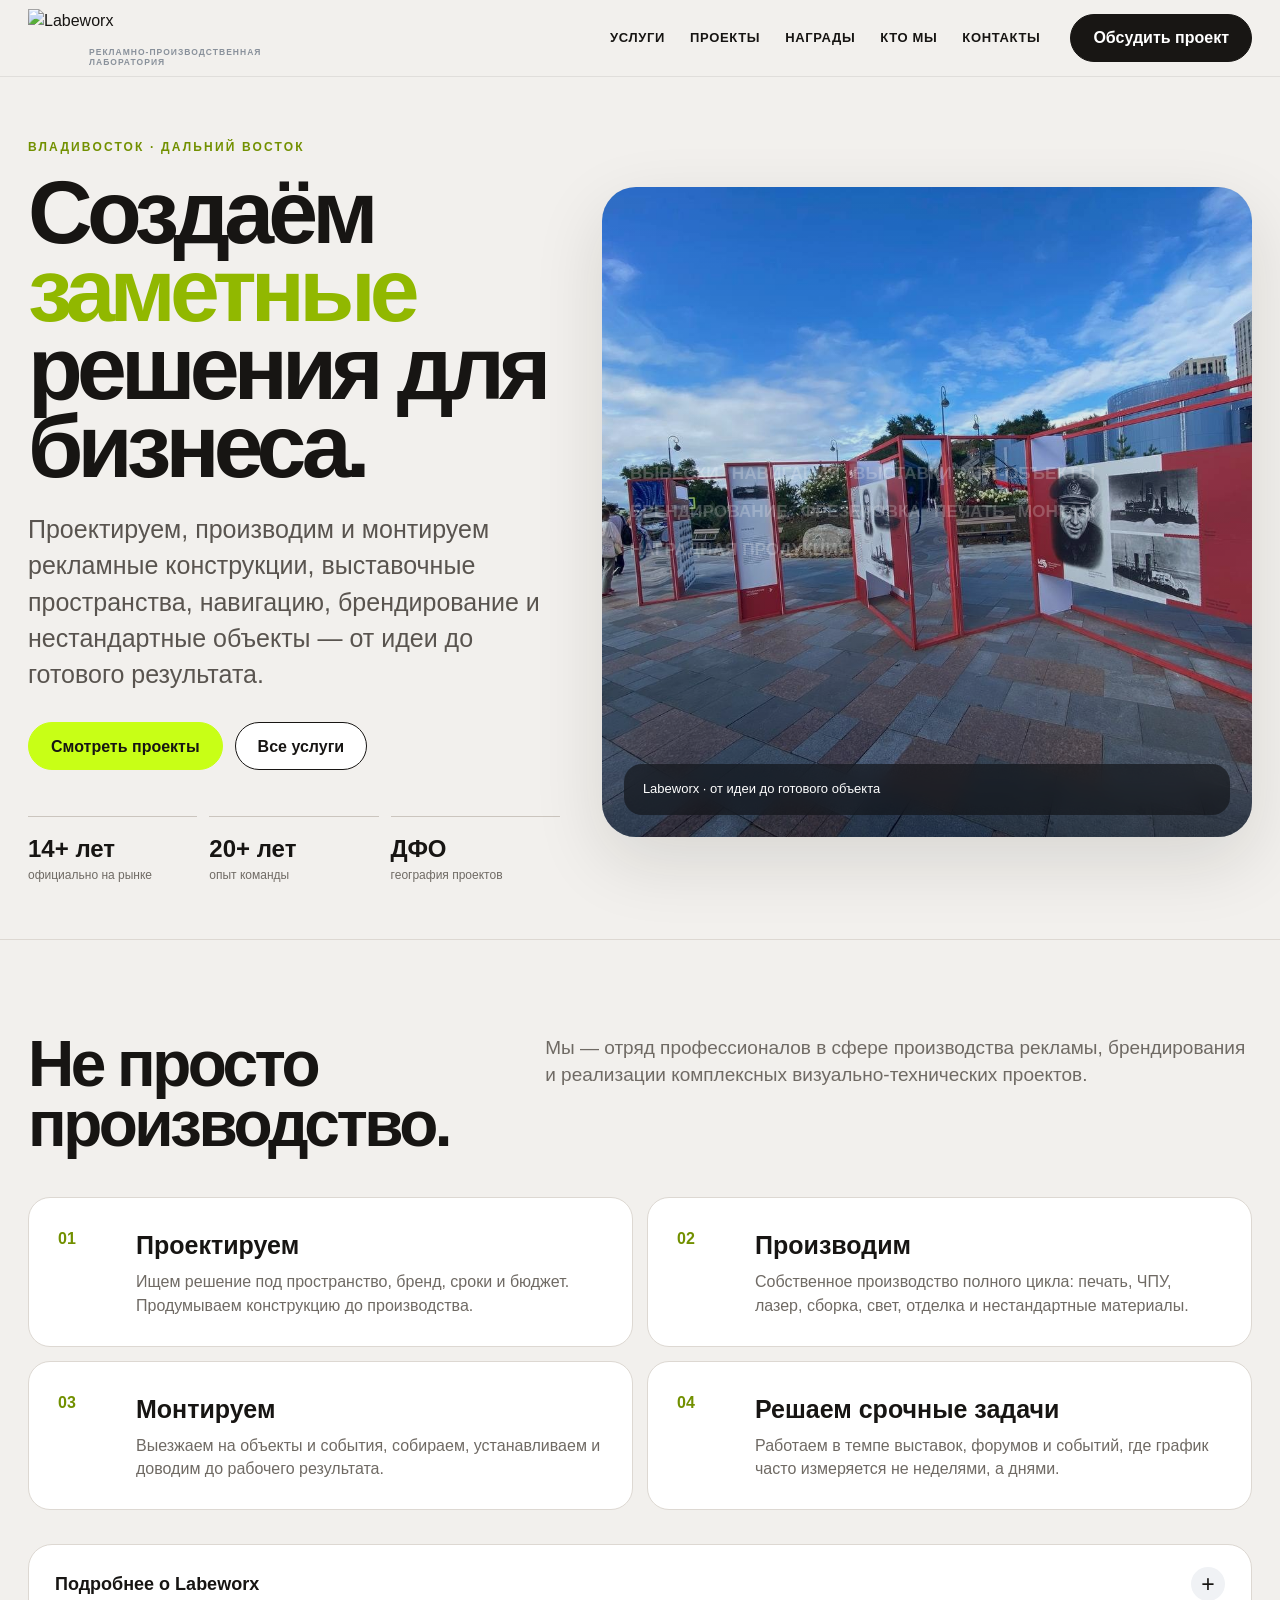
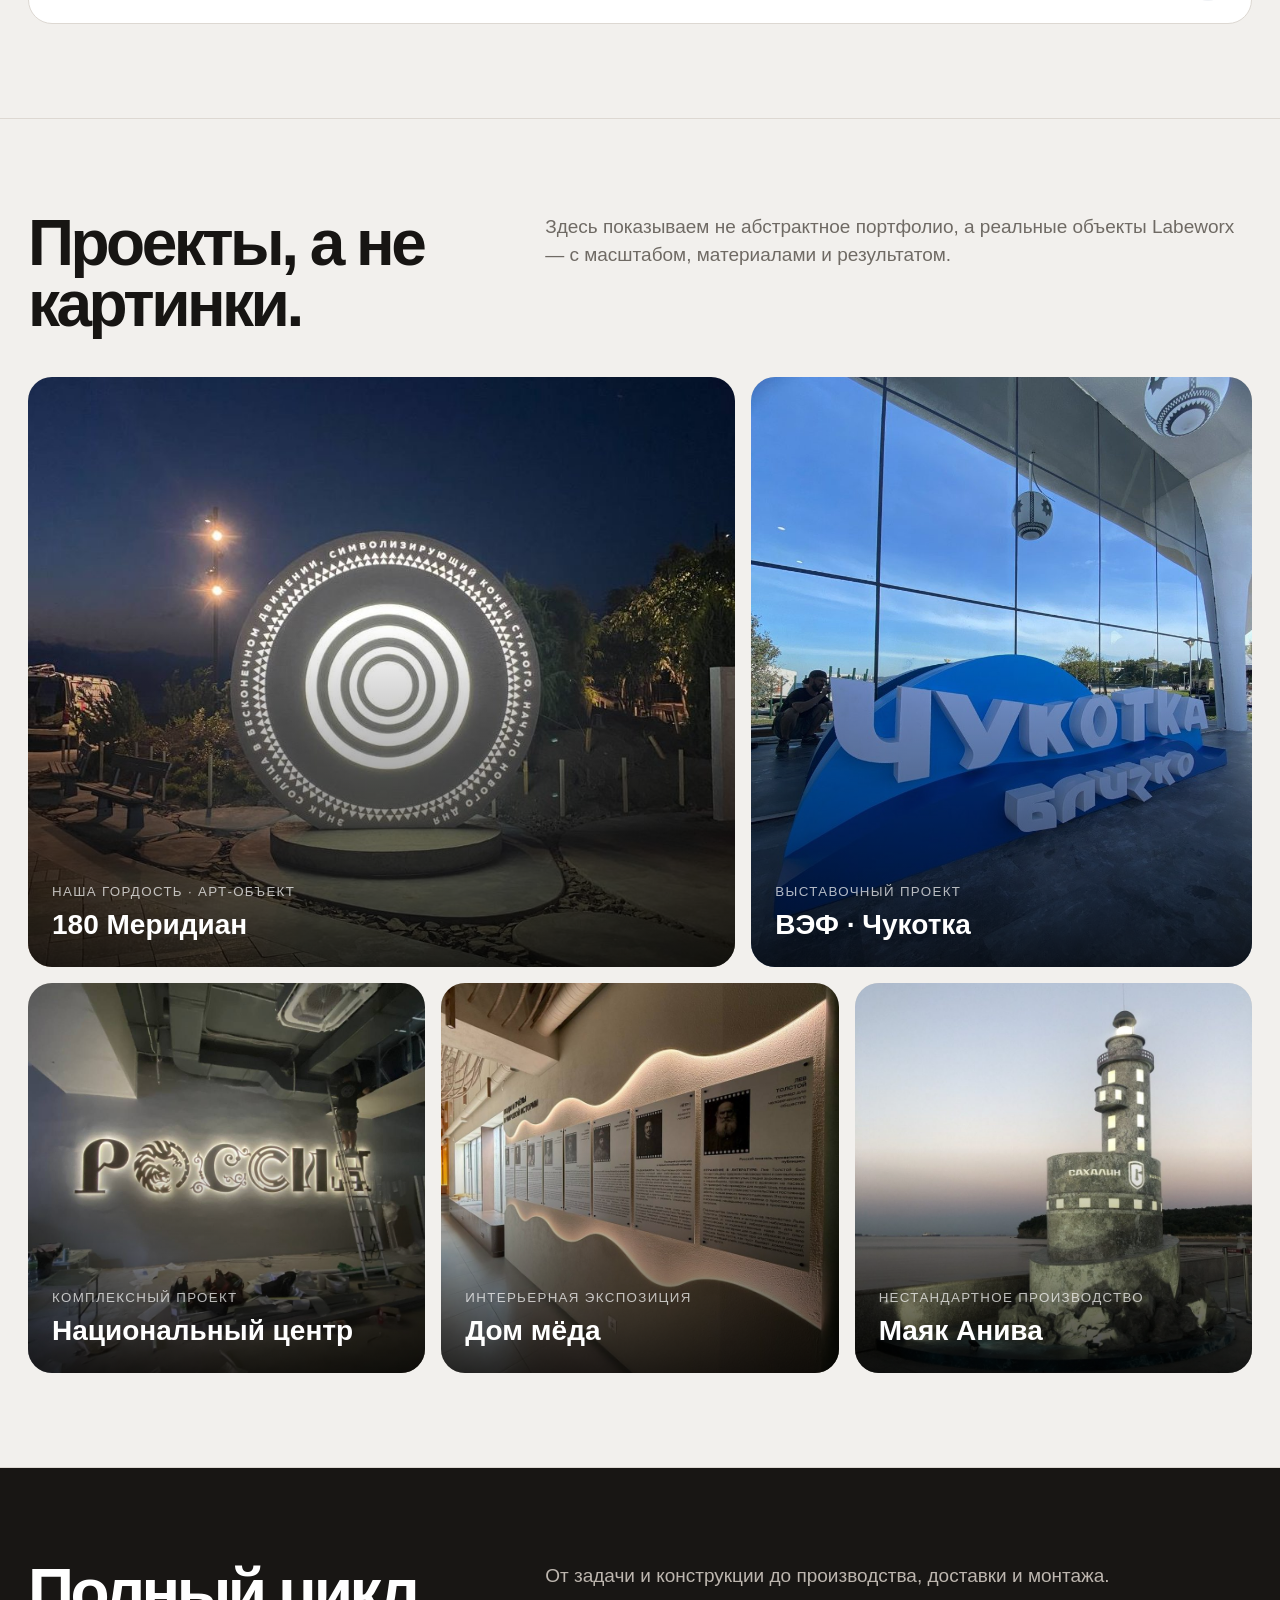
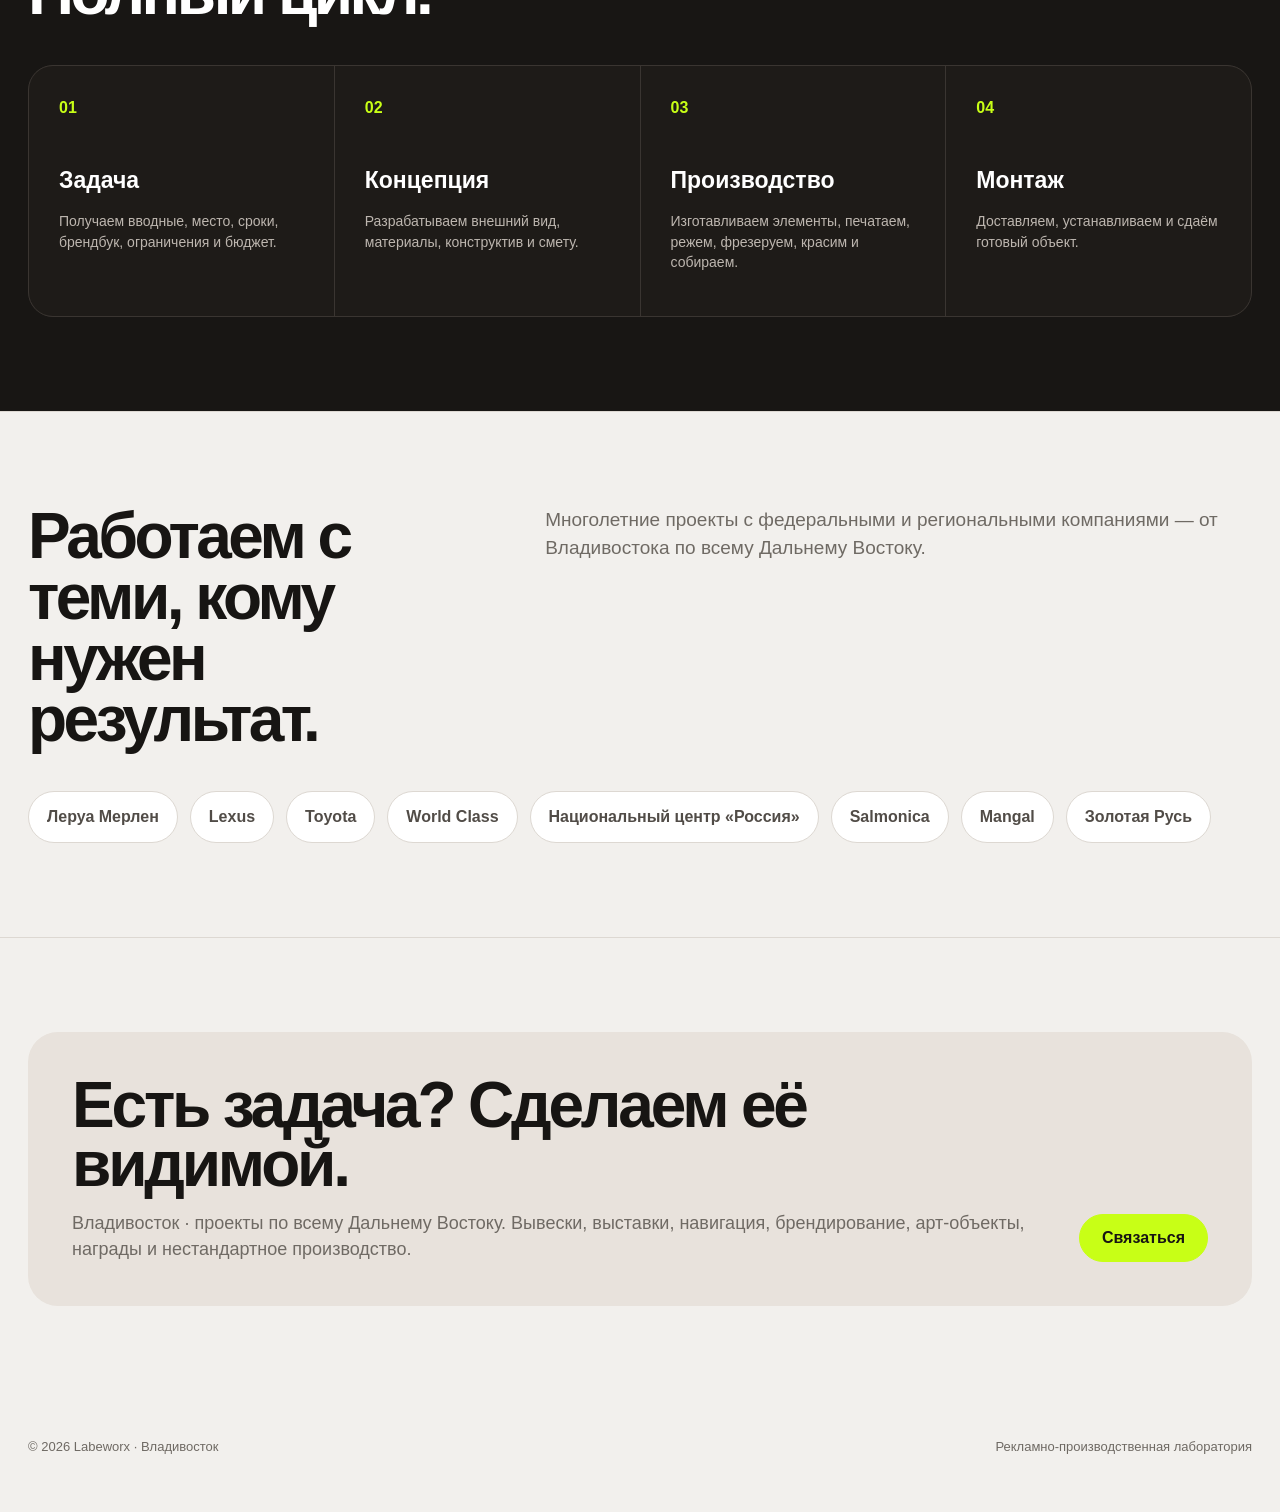
==== labeworx-preview/index.html @ 95ffb6e7 "Add wow hero project photo and real portfolio images to homepage" ====
<!doctype html><html lang="ru"><head><meta charset="utf-8"><meta name="viewport" content="width=device-width,initial-scale=1"><meta name="description" content="Labeworx — рекламно-производственная лаборатория во Владивостоке. Вывески, навигация, выставочные конструкции, брендирование, награды и производство под ключ."><title>Labeworx — рекламно-производственная лаборатория</title><script>try{if(sessionStorage.getItem('labeworxBrandSeen')==='1')document.documentElement.classList.add('brand-seen')}catch(e){}</script><link rel="stylesheet" href="styles.css?v=11"><link rel="stylesheet" href="brand.css?v=8"><link rel="stylesheet" href="about.css"></head><body><header class="top"><div class="wrap nav"><div class="brand-lockup"><a class="brand-logo" href="index.html" aria-label="Labeworx"><img class="brand-roller" src="https://static.tildacdn.com/tild3761-6537-4464-b964-363731356361/labeworx2.png" alt=""><img class="brand-full" src="https://static.tildacdn.com/tild6436-6435-4534-a636-333537343338/labeworx_original.png" alt="Labeworx"></a><div class="brand-descriptor"><span>Рекламно-производственная</span><span>лаборатория</span></div></div><nav class="links"><a href="services.html">Услуги</a><a href="projects.html">Проекты</a><a href="awards.html">Награды</a><a href="#about">Кто мы</a><a href="contacts.html">Контакты</a></nav><a class="nav-cta" href="contacts.html">Обсудить проект</a></div></header><main><section class="hero"><div class="wrap hero-grid"><div><div class="kicker">Владивосток · Дальний Восток</div><h1>Создаём <em>заметные</em> решения для бизнеса.</h1><p>Проектируем, производим и монтируем рекламные конструкции, выставочные пространства, навигацию, брендирование и нестандартные объекты — от идеи до готового результата.</p><div class="actions"><a class="btn primary" href="projects.html">Смотреть проекты</a><a class="btn light" href="services.html">Все услуги</a></div><div class="stats"><div class="stat"><b>14+ лет</b>официально на рынке</div><div class="stat"><b>20+ лет</b>опыт команды</div><div class="stat"><b>ДФО</b>география проектов</div></div></div><div class="hero-media"><img src="assets/projects/ognennye-reysy-14.jpg" alt="Экспозиция Огненные рейсы — проект Labeworx"><div class="wordcloud"><span>вывески</span><span>навигация</span><span>выставки</span><span>арт-объекты</span><span>брендирование</span><span>фрезеровка</span><span>печать</span><span>монтаж</span><span>наградная продукция</span></div></div></div></section><section class="section" id="about"><div class="wrap"><div class="head"><h2>Не просто производство.</h2><p>Мы — отряд профессионалов в сфере производства рекламы, брендирования и реализации комплексных визуально-технических проектов.</p></div><div class="services"><article class="service"><span class="n">01</span><div><h3>Проектируем</h3><p>Ищем решение под пространство, бренд, сроки и бюджет. Продумываем конструкцию до производства.</p></div></article><article class="service"><span class="n">02</span><div><h3>Производим</h3><p>Собственное производство полного цикла: печать, ЧПУ, лазер, сборка, свет, отделка и нестандартные материалы.</p></div></article><article class="service"><span class="n">03</span><div><h3>Монтируем</h3><p>Выезжаем на объекты и события, собираем, устанавливаем и доводим до рабочего результата.</p></div></article><article class="service"><span class="n">04</span><div><h3>Решаем срочные задачи</h3><p>Работаем в темпе выставок, форумов и событий, где график часто измеряется не неделями, а днями.</p></div></article></div><details class="about-original"><summary>Подробнее о Labeworx</summary><div class="about-copy"><div><p class="about-voice">Мы - отряд профессионалов в сфере производства рекламы, брендирования и реализации комплексных визуально-технических проектов.</p><h3>С кем работаем</h3><p>Комплексно ведём в своем регионе таких клиентов, как Леруа Мерлен, Лексус и Тойота центр Владивосток, Золотая Русь, Геометрия Фитнесса, World Class, ресторанная сеть «Mangal», Salmonica (Камчатка), ИСК Эдельвейс, Национальный центр «Россия», Агентство коммуникаций, Сеть магазинов «Винотерра», Аура-Девелопмент, Строительные Инвестиции и много-много еще кого.</p></div><div><h3>Где делаем</h3><p>От Владивостока во всех направлениях! От Якутска до Петропавловска-Камчатского. Везде, где светит солнце, а где не светит — делаем с подсветкой!</p><h3>Как делаем</h3><p>Быстро, качественно и за соответствующий бюджет. Если надо сделать вчера, посмотрите, скорее всего уже готово.</p><p>Понимаем потребности наших клиентов в срочности и оперативности, всегда идем на встречу.</p><p class="about-highlight">Официально компания существует 14 лет, но фактически состав команды занимается своим делом 20 лет и более.</p></div></div></details></div></section><section class="section"><div class="wrap"><div class="head"><h2>Проекты, а не картинки.</h2><p>Здесь показываем не абстрактное портфолио, а реальные объекты Labeworx — с масштабом, материалами и результатом.</p></div><div class="project-grid"><a class="project big" href="projects.html"><img src="assets/projects/180-meridian-14.jpg" alt="180 Меридиан"><span class="shade"></span><div class="caption"><small>Наша гордость · Арт-объект</small><h3>180 Меридиан</h3></div></a><a class="project side" href="projects.html"><img src="assets/projects/vef2025-chukotka-6.jpg" alt="ВЭФ · Чукотка"><span class="shade"></span><div class="caption"><small>Выставочный проект</small><h3>ВЭФ · Чукотка</h3></div></a><a class="project third" href="projects.html"><img src="assets/projects/nacionalnyy-centr-11.jpg" alt="Национальный центр"><span class="shade"></span><div class="caption"><small>Комплексный проект</small><h3>Национальный центр</h3></div></a><a class="project third" href="projects.html"><img src="assets/projects/dom-meda-6.jpg" alt="Дом мёда"><span class="shade"></span><div class="caption"><small>Интерьерная экспозиция</small><h3>Дом мёда</h3></div></a><a class="project third" href="projects.html"><img src="assets/projects/mayak-aniva-2.jpg" alt="Маяк Анива"><span class="shade"></span><div class="caption"><small>Нестандартное производство</small><h3>Маяк Анива</h3></div></a></div></div></section><section class="section band"><div class="wrap"><div class="head"><h2>Полный цикл.</h2><p>От задачи и конструкции до производства, доставки и монтажа.</p></div><div class="process"><div class="step"><b>01</b><h3>Задача</h3><p>Получаем вводные, место, сроки, брендбук, ограничения и бюджет.</p></div><div class="step"><b>02</b><h3>Концепция</h3><p>Разрабатываем внешний вид, материалы, конструктив и смету.</p></div><div class="step"><b>03</b><h3>Производство</h3><p>Изготавливаем элементы, печатаем, режем, фрезеруем, красим и собираем.</p></div><div class="step"><b>04</b><h3>Монтаж</h3><p>Доставляем, устанавливаем и сдаём готовый объект.</p></div></div></div></section><section class="section"><div class="wrap"><div class="head"><h2>Работаем с теми, кому нужен результат.</h2><p>Многолетние проекты с федеральными и региональными компаниями — от Владивостока по всему Дальнему Востоку.</p></div><div class="clientbar"><span class="client">Леруа Мерлен</span><span class="client">Lexus</span><span class="client">Toyota</span><span class="client">World Class</span><span class="client">Национальный центр «Россия»</span><span class="client">Salmonica</span><span class="client">Mangal</span><span class="client">Золотая Русь</span></div></div></section><section class="section"><div class="wrap"><div class="cta"><div><h2>Есть задача? Сделаем её видимой.</h2><p>Владивосток · проекты по всему Дальнему Востоку. Вывески, выставки, навигация, брендирование, арт-объекты, награды и нестандартное производство.</p></div><a class="btn primary" href="contacts.html">Связаться</a></div></div></section></main><footer class="footer"><div class="wrap foot"><span>© 2026 Labeworx · Владивосток</span><span>Рекламно-производственная лаборатория</span></div></footer><script>try{if(!document.documentElement.classList.contains('brand-seen')){sessionStorage.setItem('labeworxBrandSeen','1')}}catch(e){}</script></body></html>
---- labeworx-preview/styles.css ----
:root{--bg:#f2f0ed;--ink:#171513;--muted:#6f6a64;--line:#ddd8d2;--card:#fff;--accent:#c8ff16;--accent-ink:#171513;--dark:#181614;--max:1280px}*{box-sizing:border-box}html{scroll-behavior:smooth}body{margin:0;background:var(--bg);color:var(--ink);font-family:Inter,Arial,Helvetica,sans-serif;line-height:1.45}a{color:inherit;text-decoration:none}img{display:block;width:100%;height:100%;object-fit:cover}.wrap{max-width:var(--max);margin:auto;padding:0 28px}.top{position:sticky;top:0;z-index:50;background:rgba(242,240,237,.92);backdrop-filter:blur(16px);border-bottom:1px solid rgba(23,21,19,.08)}.nav{min-height:76px;display:flex;align-items:center;gap:30px}.logo{display:flex;align-items:center;gap:13px;margin-right:auto}.mark{width:45px;height:45px;border-radius:50%;background:#111;color:#fff;display:grid;place-items:center;font-weight:900;font-size:24px;letter-spacing:-.13em;padding-right:3px}.logo strong{display:block;font-size:22px;letter-spacing:-.04em}.logo small{display:block;color:var(--muted);font-size:10px;letter-spacing:.11em;text-transform:uppercase}.links{display:flex;gap:25px;font-size:13px;font-weight:700;text-transform:uppercase;letter-spacing:.05em}.nav-cta,.btn{display:inline-flex;align-items:center;justify-content:center;border-radius:999px;padding:0 22px;min-height:48px;font-weight:750;border:1px solid var(--dark);transition:.2s}.nav-cta{background:var(--dark);color:#fff}.btn.primary{background:var(--accent);border-color:var(--accent);color:var(--accent-ink)}.btn.light{background:#fff}.hero{padding:62px 0 54px}.hero-grid{display:grid;grid-template-columns:.9fr 1.1fr;gap:42px;align-items:center}.kicker{color:#729000;font-size:12px;font-weight:800;text-transform:uppercase;letter-spacing:.18em}.hero h1{font-size:clamp(54px,7vw,106px);letter-spacing:-.065em;line-height:.87;margin:18px 0 24px;max-width:700px}.hero h1 em{font-style:normal;color:#91b800}.hero p{font-size:clamp(18px,2vw,25px);color:#59544f;max-width:690px}.actions{display:flex;gap:12px;flex-wrap:wrap;margin-top:30px}.stats{display:grid;grid-template-columns:repeat(3,1fr);gap:12px;margin-top:46px}.stat{border-top:1px solid #cbc5be;padding-top:15px;color:var(--muted);font-size:12px}.stat b{display:block;color:var(--ink);font-size:24px}.hero-media{min-height:650px;border-radius:34px;overflow:hidden;background:#ddd8d2;position:relative;box-shadow:0 24px 70px rgba(24,22,20,.12)}.hero-media>img{position:absolute;inset:0;width:100%;height:100%;object-fit:cover}.hero-media:before{content:'';position:absolute;inset:0;z-index:1;background:linear-gradient(180deg,rgba(0,0,0,.02),rgba(0,0,0,.12) 58%,rgba(0,0,0,.42))}.hero-media:after{content:'Labeworx · от идеи до готового объекта';position:absolute;z-index:3;left:22px;right:22px;bottom:22px;background:rgba(15,17,20,.62);backdrop-filter:blur(10px);color:#fff;padding:16px 19px;border-radius:18px;font-size:13px}.wordcloud{position:absolute;z-index:2;inset:0;display:flex;flex-wrap:wrap;gap:13px;align-content:center;padding:28px;color:rgba(255,255,255,.22);font-weight:800;text-transform:uppercase;font-size:clamp(14px,1.35vw,25px);pointer-events:none}.section{padding:94px 0;border-top:1px solid var(--line)}.head{display:grid;grid-template-columns:.8fr 1.2fr;gap:46px;margin-bottom:42px}.head h2{font-size:clamp(38px,5vw,72px);letter-spacing:-.055em;line-height:.95;margin:0}.head p{margin:0;color:var(--muted);font-size:19px;max-width:760px}.project-grid{display:grid;grid-template-columns:repeat(12,1fr);gap:16px}.project{position:relative;border-radius:24px;overflow:hidden;background:#ddd8d2;min-height:320px}.project>img{position:absolute;inset:0;width:100%;height:100%;object-fit:cover;z-index:0}.project.big{grid-column:span 7;min-height:590px}.project.side{grid-column:span 5}.project.third{grid-column:span 4;min-height:390px}.project .shade{position:absolute;inset:0;background:linear-gradient(180deg,transparent 42%,rgba(0,0,0,.78));z-index:1}.project .caption{position:absolute;left:24px;right:24px;bottom:21px;color:#fff;z-index:2}.caption small{opacity:.7;text-transform:uppercase;letter-spacing:.1em}.caption h3{font-size:28px;line-height:1.05;margin:7px 0}.services{display:grid;grid-template-columns:repeat(2,1fr);gap:14px}.service{background:var(--card);border:1px solid var(--line);border-radius:22px;padding:29px;display:grid;grid-template-columns:60px 1fr;gap:18px}.service .n{font-weight:800;color:#729000}.service h3{margin:0 0 7px;font-size:25px}.service p{margin:0;color:var(--muted)}.band{background:var(--dark);color:#fff}.band .head p{color:#bdb6af}.process{display:grid;grid-template-columns:repeat(4,1fr);gap:1px;background:#3a3531;border:1px solid #3a3531;border-radius:25px;overflow:hidden}.step{background:#1e1b18;padding:30px;min-height:240px}.step b{color:var(--accent)}.step h3{font-size:23px;margin:45px 0 10px}.step p{color:#bdb6af;font-size:14px}.clientbar{display:flex;gap:12px;flex-wrap:wrap}.client{border:1px solid var(--line);background:#fff;padding:13px 18px;border-radius:999px;font-weight:700;color:#514c47}.cta{display:grid;grid-template-columns:1fr auto;gap:28px;align-items:end;border-radius:30px;padding:44px;background:#e8e2dc}.cta h2{font-size:clamp(40px,5vw,72px);line-height:.93;letter-spacing:-.05em;margin:0 0 15px}.cta p{margin:0;color:var(--muted);font-size:18px}.footer{padding:38px 0 55px}.foot{display:flex;justify-content:space-between;gap:28px;flex-wrap:wrap;color:var(--muted);font-size:13px}.pagehero{padding:85px 0 58px}.pagehero h1{font-size:clamp(56px,8vw,108px);line-height:.9;letter-spacing:-.065em;margin:10px 0 25px}.pagehero p{font-size:20px;color:var(--muted);max-width:760px}.filter{display:flex;gap:9px;flex-wrap:wrap;margin:20px 0 38px}.pill{border:1px solid #d2ccc5;border-radius:999px;padding:10px 15px;background:#fff;font-size:13px}.pill:first-child{background:var(--accent);border-color:var(--accent);color:var(--accent-ink)}.contact-grid{display:grid;grid-template-columns:1fr 1fr;gap:18px}.contact-card{background:#fff;border:1px solid var(--line);border-radius:24px;padding:30px}.contact-card h3{font-size:26px;margin-top:0}.contact-card a{color:#729000;font-size:21px;font-weight:750}.notice{font-size:12px;color:var(--muted);margin-top:22px}@media(max-width:980px){.links{display:none}.hero-grid,.head,.contact-grid{grid-template-columns:1fr}.hero-media{min-height:520px}.project.big,.project.side,.project.third{grid-column:span 12}.services{grid-template-columns:1fr}.process{grid-template-columns:1fr 1fr}}@media(max-width:600px){.wrap{padding:0 17px}.nav{min-height:66px}.logo small{display:none}.nav-cta{display:none}.hero{padding-top:38px}.hero h1{font-size:56px}.hero-media{min-height:430px;border-radius:23px}.stats{grid-template-columns:1fr}.section{padding:70px 0}.process{grid-template-columns:1fr}.cta{grid-template-columns:1fr;padding:28px}.service{grid-template-columns:40px 1fr}.pagehero{padding-top:55px}}
---- labeworx-preview/brand.css ----
.top{overflow:hidden}.brand-lockup{position:relative;width:250px;flex:0 0 250px;margin-right:auto;align-self:center}.brand-logo{position:relative;width:225px;height:43px;display:block;overflow:visible;isolation:isolate}.brand-logo img{display:block;position:absolute;object-fit:contain;max-width:none;max-height:none}.brand-roller{left:0;top:-5px;width:52px!important;height:52px!important;transform-origin:50% 50%;z-index:4;opacity:1;animation:roll 2.1s linear .08s both,hideRoll 2.1s steps(1,end) .08s both;will-change:transform}.brand-full{left:0;top:1px;width:220px!important;height:41px!important;object-fit:contain!important;object-position:left center;opacity:0;animation:logoIn .2s ease-out 2.32s forwards}.brand-descriptor{font-size:8.5px;line-height:1.15;letter-spacing:.12em;text-transform:uppercase;font-weight:700;color:#89919b;margin-left:61px;margin-top:-3px;white-space:nowrap;opacity:0;animation:logoIn .28s ease-out 2.48s forwards}.brand-descriptor span{display:block}@keyframes roll{from{transform:translateX(calc(100vw - 205px)) rotate(0deg)}to{transform:translateX(-220px) rotate(-2160deg)}}@keyframes hideRoll{0%{opacity:1}99.9%{opacity:1}100%{opacity:0}}@keyframes logoIn{from{opacity:0}to{opacity:1}}html.brand-seen .brand-roller{display:none!important}html.brand-seen .brand-full,html.brand-seen .brand-descriptor{opacity:1!important;animation:none!important}@media(max-width:980px){.brand-lockup{width:195px;flex-basis:195px}.brand-logo{width:190px}.brand-roller{width:48px!important;height:48px!important}.brand-full{width:185px!important;height:38px!important}.brand-descriptor{margin-left:51px;font-size:7px}@keyframes roll{from{transform:translateX(calc(100vw - 130px)) rotate(0)}to{transform:translateX(-190px) rotate(-1980deg)}}}@media(max-width:760px){.brand-descriptor{display:none}}@media(max-width:600px){.brand-lockup{width:162px;flex-basis:162px}.brand-logo{width:162px}.brand-roller{width:44px!important;height:44px!important}.brand-full{top:7px;width:158px!important;height:32px!important}}@media(prefers-reduced-motion:reduce){.brand-roller{display:none}.brand-full,.brand-descriptor{animation:none!important;opacity:1}}
---- labeworx-preview/about.css ----
.about-original{margin-top:34px;background:#fff;border:1px solid var(--line);border-radius:24px;overflow:hidden}.about-original summary{list-style:none;cursor:pointer;display:flex;align-items:center;justify-content:space-between;gap:20px;padding:22px 26px;font-weight:800;font-size:18px}.about-original summary::-webkit-details-marker{display:none}.about-original summary:after{content:'+';width:34px;height:34px;border-radius:50%;display:grid;place-items:center;background:#f0f2f5;font-size:23px;font-weight:500;transition:.25s}.about-original[open] summary:after{transform:rotate(45deg)}.about-copy{border-top:1px solid var(--line);padding:28px 26px 30px;display:grid;grid-template-columns:1fr 1fr;gap:30px}.about-copy p{margin:0 0 15px;color:#4f545c}.about-copy h3{margin:0 0 13px;font-size:20px}.about-copy ul{margin:0;padding-left:20px;color:#4f545c}.about-copy li{margin:7px 0}.about-voice{font-size:21px;line-height:1.45;color:#202226!important}.about-highlight{padding:19px 20px;border-radius:17px;background:#f3f4f6;margin-top:18px!important;font-weight:700;color:#222!important}@media(max-width:760px){.about-copy{grid-template-columns:1fr;padding:23px 20px}.about-original summary{padding:20px}.about-voice{font-size:18px}}
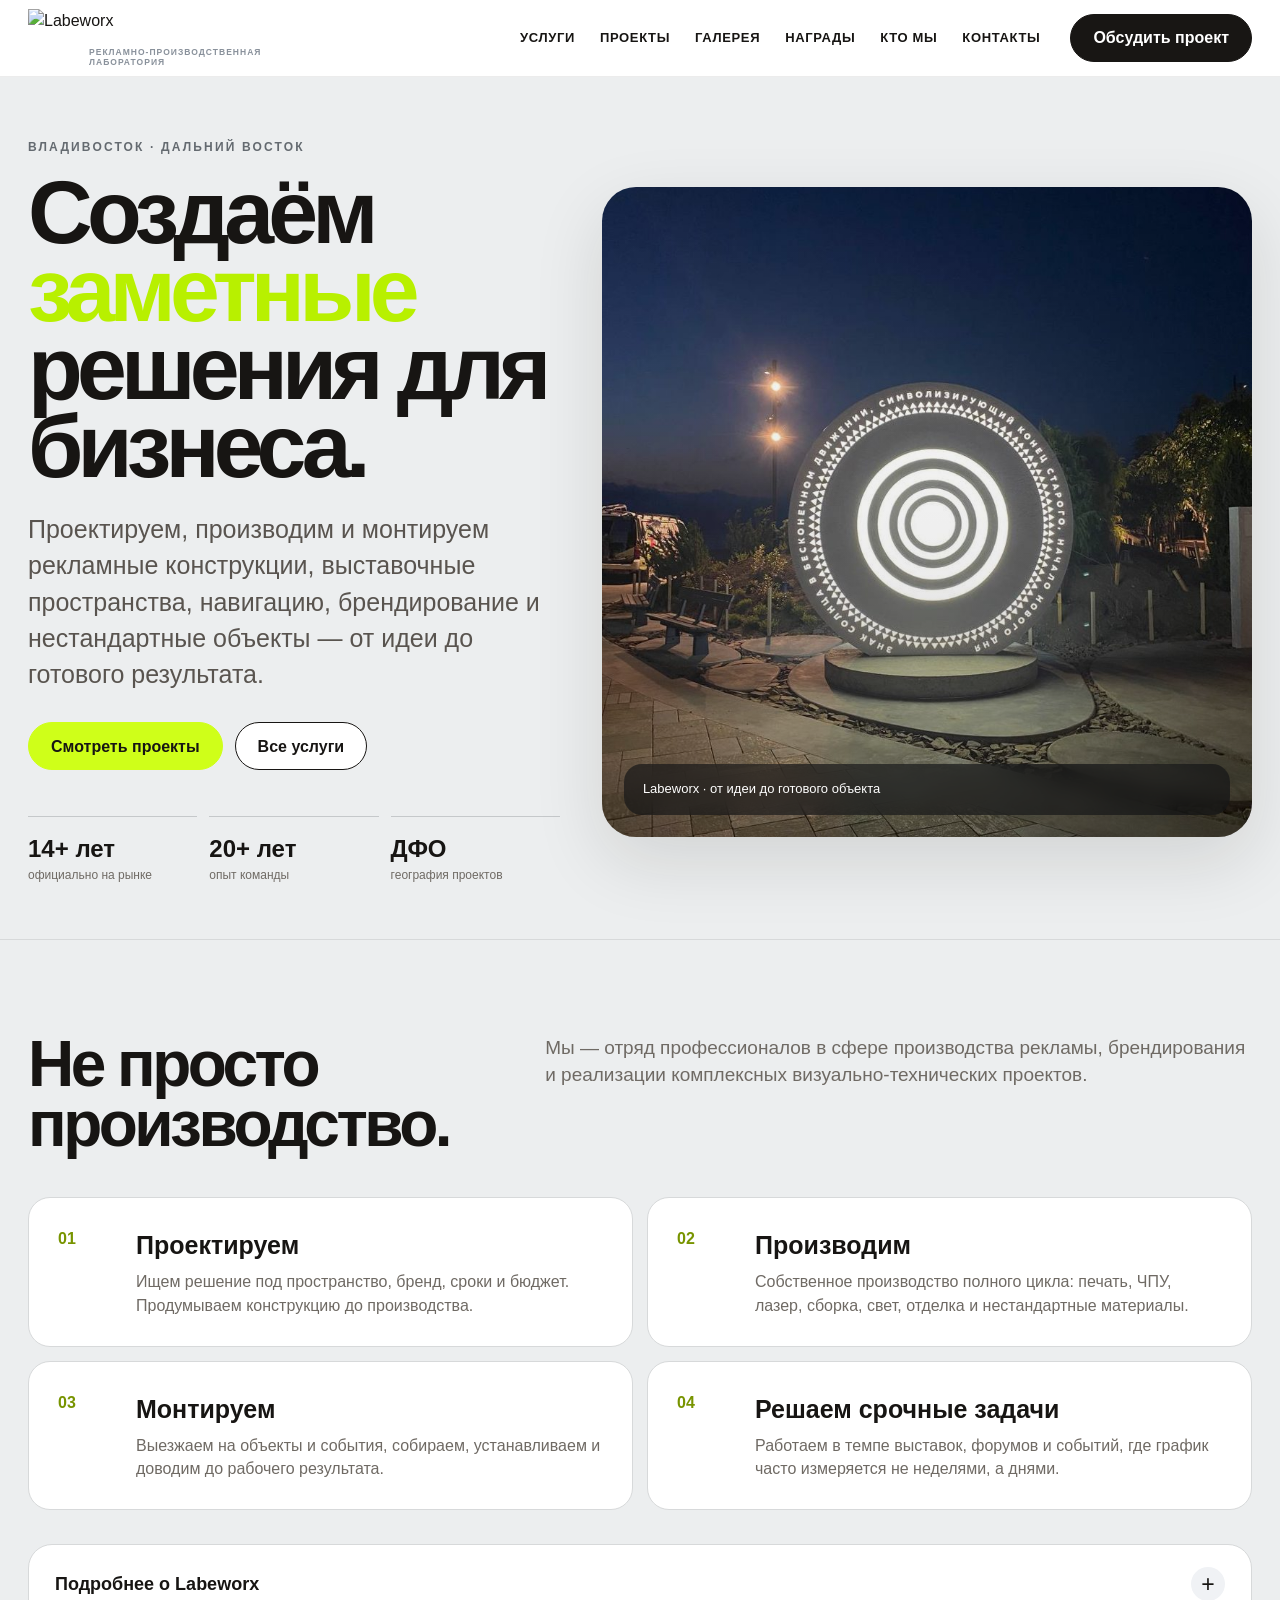
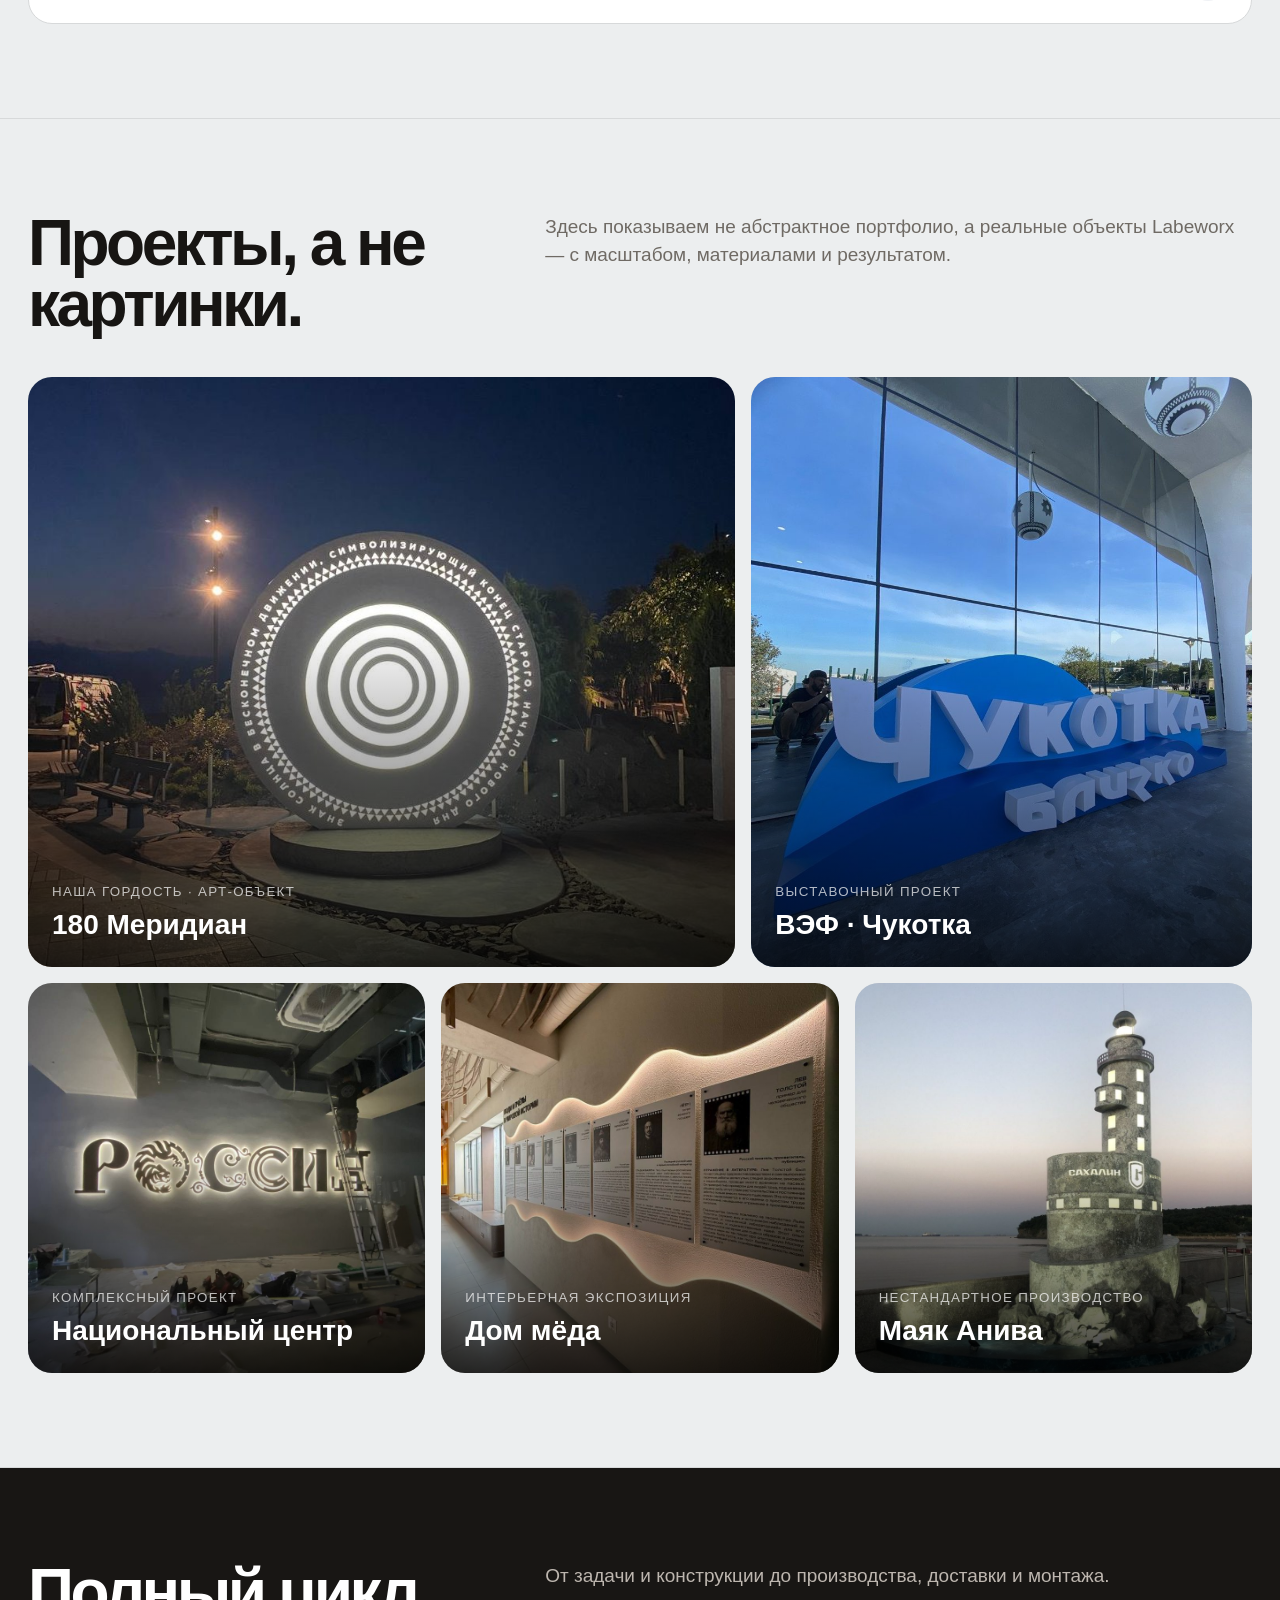
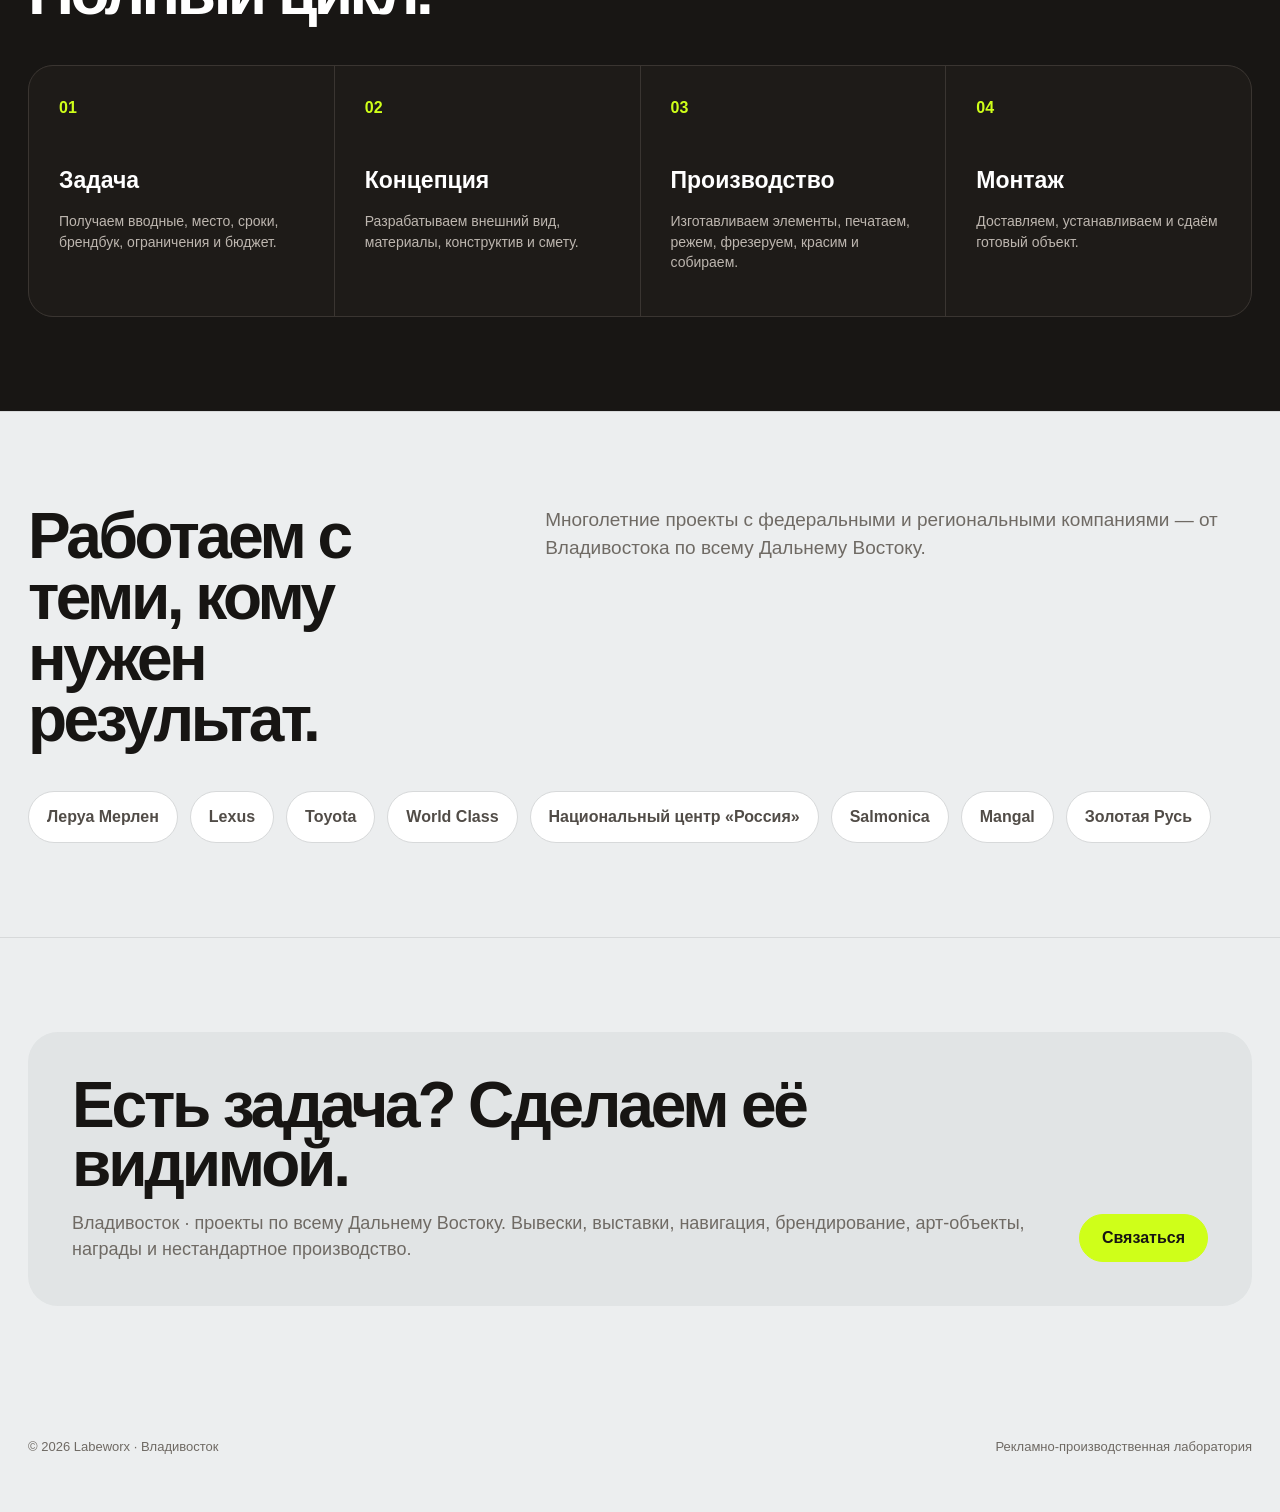
==== commit 14bd0817: "Randomize hero project image and simplify first screen" ====
--- a/labeworx-preview/index.html
+++ b/labeworx-preview/index.html
@@ -1 +1 @@
-<!doctype html><html lang="ru"><head><meta charset="utf-8"><meta name="viewport" content="width=device-width,initial-scale=1"><meta name="description" content="Labeworx — рекламно-производственная лаборатория во Владивостоке. Вывески, навигация, выставочные конструкции, брендирование, награды и производство под ключ."><title>Labeworx — рекламно-производственная лаборатория</title><script>try{if(sessionStorage.getItem('labeworxBrandSeen')==='1')document.documentElement.classList.add('brand-seen')}catch(e){}</script><link rel="stylesheet" href="styles.css?v=11"><link rel="stylesheet" href="brand.css?v=8"><link rel="stylesheet" href="about.css"></head><body><header class="top"><div class="wrap nav"><div class="brand-lockup"><a class="brand-logo" href="index.html" aria-label="Labeworx"><img class="brand-roller" src="https://static.tildacdn.com/tild3761-6537-4464-b964-363731356361/labeworx2.png" alt=""><img class="brand-full" src="https://static.tildacdn.com/tild6436-6435-4534-a636-333537343338/labeworx_original.png" alt="Labeworx"></a><div class="brand-descriptor"><span>Рекламно-производственная</span><span>лаборатория</span></div></div><nav class="links"><a href="services.html">Услуги</a><a href="projects.html">Проекты</a><a href="awards.html">Награды</a><a href="#about">Кто мы</a><a href="contacts.html">Контакты</a></nav><a class="nav-cta" href="contacts.html">Обсудить проект</a></div></header><main><section class="hero"><div class="wrap hero-grid"><div><div class="kicker">Владивосток · Дальний Восток</div><h1>Создаём <em>заметные</em> решения для бизнеса.</h1><p>Проектируем, производим и монтируем рекламные конструкции, выставочные пространства, навигацию, брендирование и нестандартные объекты — от идеи до готового результата.</p><div class="actions"><a class="btn primary" href="projects.html">Смотреть проекты</a><a class="btn light" href="services.html">Все услуги</a></div><div class="stats"><div class="stat"><b>14+ лет</b>официально на рынке</div><div class="stat"><b>20+ лет</b>опыт команды</div><div class="stat"><b>ДФО</b>география проектов</div></div></div><div class="hero-media"><img src="assets/projects/ognennye-reysy-14.jpg" alt="Экспозиция Огненные рейсы — проект Labeworx"><div class="wordcloud"><span>вывески</span><span>навигация</span><span>выставки</span><span>арт-объекты</span><span>брендирование</span><span>фрезеровка</span><span>печать</span><span>монтаж</span><span>наградная продукция</span></div></div></div></section><section class="section" id="about"><div class="wrap"><div class="head"><h2>Не просто производство.</h2><p>Мы — отряд профессионалов в сфере производства рекламы, брендирования и реализации комплексных визуально-технических проектов.</p></div><div class="services"><article class="service"><span class="n">01</span><div><h3>Проектируем</h3><p>Ищем решение под пространство, бренд, сроки и бюджет. Продумываем конструкцию до производства.</p></div></article><article class="service"><span class="n">02</span><div><h3>Производим</h3><p>Собственное производство полного цикла: печать, ЧПУ, лазер, сборка, свет, отделка и нестандартные материалы.</p></div></article><article class="service"><span class="n">03</span><div><h3>Монтируем</h3><p>Выезжаем на объекты и события, собираем, устанавливаем и доводим до рабочего результата.</p></div></article><article class="service"><span class="n">04</span><div><h3>Решаем срочные задачи</h3><p>Работаем в темпе выставок, форумов и событий, где график часто измеряется не неделями, а днями.</p></div></article></div><details class="about-original"><summary>Подробнее о Labeworx</summary><div class="about-copy"><div><p class="about-voice">Мы - отряд профессионалов в сфере производства рекламы, брендирования и реализации комплексных визуально-технических проектов.</p><h3>С кем работаем</h3><p>Комплексно ведём в своем регионе таких клиентов, как Леруа Мерлен, Лексус и Тойота центр Владивосток, Золотая Русь, Геометрия Фитнесса, World Class, ресторанная сеть «Mangal», Salmonica (Камчатка), ИСК Эдельвейс, Национальный центр «Россия», Агентство коммуникаций, Сеть магазинов «Винотерра», Аура-Девелопмент, Строительные Инвестиции и много-много еще кого.</p></div><div><h3>Где делаем</h3><p>От Владивостока во всех направлениях! От Якутска до Петропавловска-Камчатского. Везде, где светит солнце, а где не светит — делаем с подсветкой!</p><h3>Как делаем</h3><p>Быстро, качественно и за соответствующий бюджет. Если надо сделать вчера, посмотрите, скорее всего уже готово.</p><p>Понимаем потребности наших клиентов в срочности и оперативности, всегда идем на встречу.</p><p class="about-highlight">Официально компания существует 14 лет, но фактически состав команды занимается своим делом 20 лет и более.</p></div></div></details></div></section><section class="section"><div class="wrap"><div class="head"><h2>Проекты, а не картинки.</h2><p>Здесь показываем не абстрактное портфолио, а реальные объекты Labeworx — с масштабом, материалами и результатом.</p></div><div class="project-grid"><a class="project big" href="projects.html"><img src="assets/projects/180-meridian-14.jpg" alt="180 Меридиан"><span class="shade"></span><div class="caption"><small>Наша гордость · Арт-объект</small><h3>180 Меридиан</h3></div></a><a class="project side" href="projects.html"><img src="assets/projects/vef2025-chukotka-6.jpg" alt="ВЭФ · Чукотка"><span class="shade"></span><div class="caption"><small>Выставочный проект</small><h3>ВЭФ · Чукотка</h3></div></a><a class="project third" href="projects.html"><img src="assets/projects/nacionalnyy-centr-11.jpg" alt="Национальный центр"><span class="shade"></span><div class="caption"><small>Комплексный проект</small><h3>Национальный центр</h3></div></a><a class="project third" href="projects.html"><img src="assets/projects/dom-meda-6.jpg" alt="Дом мёда"><span class="shade"></span><div class="caption"><small>Интерьерная экспозиция</small><h3>Дом мёда</h3></div></a><a class="project third" href="projects.html"><img src="assets/projects/mayak-aniva-2.jpg" alt="Маяк Анива"><span class="shade"></span><div class="caption"><small>Нестандартное производство</small><h3>Маяк Анива</h3></div></a></div></div></section><section class="section band"><div class="wrap"><div class="head"><h2>Полный цикл.</h2><p>От задачи и конструкции до производства, доставки и монтажа.</p></div><div class="process"><div class="step"><b>01</b><h3>Задача</h3><p>Получаем вводные, место, сроки, брендбук, ограничения и бюджет.</p></div><div class="step"><b>02</b><h3>Концепция</h3><p>Разрабатываем внешний вид, материалы, конструктив и смету.</p></div><div class="step"><b>03</b><h3>Производство</h3><p>Изготавливаем элементы, печатаем, режем, фрезеруем, красим и собираем.</p></div><div class="step"><b>04</b><h3>Монтаж</h3><p>Доставляем, устанавливаем и сдаём готовый объект.</p></div></div></div></section><section class="section"><div class="wrap"><div class="head"><h2>Работаем с теми, кому нужен результат.</h2><p>Многолетние проекты с федеральными и региональными компаниями — от Владивостока по всему Дальнему Востоку.</p></div><div class="clientbar"><span class="client">Леруа Мерлен</span><span class="client">Lexus</span><span class="client">Toyota</span><span class="client">World Class</span><span class="client">Национальный центр «Россия»</span><span class="client">Salmonica</span><span class="client">Mangal</span><span class="client">Золотая Русь</span></div></div></section><section class="section"><div class="wrap"><div class="cta"><div><h2>Есть задача? Сделаем её видимой.</h2><p>Владивосток · проекты по всему Дальнему Востоку. Вывески, выставки, навигация, брендирование, арт-объекты, награды и нестандартное производство.</p></div><a class="btn primary" href="contacts.html">Связаться</a></div></div></section></main><footer class="footer"><div class="wrap foot"><span>© 2026 Labeworx · Владивосток</span><span>Рекламно-производственная лаборатория</span></div></footer><script>try{if(!document.documentElement.classList.contains('brand-seen')){sessionStorage.setItem('labeworxBrandSeen','1')}}catch(e){}</script></body></html>+<!doctype html><html lang="ru"><head><meta charset="utf-8"><meta name="viewport" content="width=device-width,initial-scale=1"><meta name="description" content="Labeworx — рекламно-производственная лаборатория во Владивостоке. Вывески, навигация, выставочные конструкции, брендирование, награды и производство под ключ."><title>Labeworx — рекламно-производственная лаборатория</title><script>try{if(sessionStorage.getItem('labeworxBrandSeen')==='1')document.documentElement.classList.add('brand-seen')}catch(e){}</script><link rel="stylesheet" href="styles.css?v=14"><link rel="stylesheet" href="brand.css?v=8"><link rel="stylesheet" href="about.css"></head><body><header class="top"><div class="wrap nav"><div class="brand-lockup"><a class="brand-logo" href="index.html" aria-label="Labeworx"><img class="brand-roller" src="https://static.tildacdn.com/tild3761-6537-4464-b964-363731356361/labeworx2.png" alt=""><img class="brand-full" src="https://static.tildacdn.com/tild6436-6435-4534-a636-333537343338/labeworx_original.png" alt="Labeworx"></a><div class="brand-descriptor"><span>Рекламно-производственная</span><span>лаборатория</span></div></div><nav class="links"><a href="services.html">Услуги</a><a href="projects.html">Проекты</a><a href="gallery.html">Галерея</a><a href="awards.html">Награды</a><a href="#about">Кто мы</a><a href="contacts.html">Контакты</a></nav><a class="nav-cta" href="contacts.html">Обсудить проект</a></div></header><main><section class="hero"><div class="wrap hero-grid"><div><div class="kicker">Владивосток · Дальний Восток</div><h1>Создаём <em>заметные</em> решения для бизнеса.</h1><p>Проектируем, производим и монтируем рекламные конструкции, выставочные пространства, навигацию, брендирование и нестандартные объекты — от идеи до готового результата.</p><div class="actions"><a class="btn primary" href="projects.html">Смотреть проекты</a><a class="btn light" href="services.html">Все услуги</a></div><div class="stats"><div class="stat"><b>14+ лет</b>официально на рынке</div><div class="stat"><b>20+ лет</b>опыт команды</div><div class="stat"><b>ДФО</b>география проектов</div></div></div><a class="hero-media" href="gallery.html" aria-label="Открыть галерею работ"><img id="heroProjectImage" src="assets/projects/ognennye-reysy-14.jpg" alt="Проект Labeworx"></a></div></section><section class="section" id="about"><div class="wrap"><div class="head"><h2>Не просто производство.</h2><p>Мы — отряд профессионалов в сфере производства рекламы, брендирования и реализации комплексных визуально-технических проектов.</p></div><div class="services"><article class="service"><span class="n">01</span><div><h3>Проектируем</h3><p>Ищем решение под пространство, бренд, сроки и бюджет. Продумываем конструкцию до производства.</p></div></article><article class="service"><span class="n">02</span><div><h3>Производим</h3><p>Собственное производство полного цикла: печать, ЧПУ, лазер, сборка, свет, отделка и нестандартные материалы.</p></div></article><article class="service"><span class="n">03</span><div><h3>Монтируем</h3><p>Выезжаем на объекты и события, собираем, устанавливаем и доводим до рабочего результата.</p></div></article><article class="service"><span class="n">04</span><div><h3>Решаем срочные задачи</h3><p>Работаем в темпе выставок, форумов и событий, где график часто измеряется не неделями, а днями.</p></div></article></div><details class="about-original"><summary>Подробнее о Labeworx</summary><div class="about-copy"><div><p class="about-voice">Мы - отряд профессионалов в сфере производства рекламы, брендирования и реализации комплексных визуально-технических проектов.</p><h3>С кем работаем</h3><p>Комплексно ведём в своем регионе таких клиентов, как Леруа Мерлен, Лексус и Тойота центр Владивосток, Золотая Русь, Геометрия Фитнесса, World Class, ресторанная сеть «Mangal», Salmonica (Камчатка), ИСК Эдельвейс, Национальный центр «Россия», Агентство коммуникаций, Сеть магазинов «Винотерра», Аура-Девелопмент, Строительные Инвестиции и много-много еще кого.</p></div><div><h3>Где делаем</h3><p>От Владивостока во всех направлениях! От Якутска до Петропавловска-Камчатского. Везде, где светит солнце, а где не светит — делаем с подсветкой!</p><h3>Как делаем</h3><p>Быстро, качественно и за соответствующий бюджет. Если надо сделать вчера, посмотрите, скорее всего уже готово.</p><p>Понимаем потребности наших клиентов в срочности и оперативности, всегда идем на встречу.</p><p class="about-highlight">Официально компания существует 14 лет, но фактически состав команды занимается своим делом 20 лет и более.</p></div></div></details></div></section><section class="section"><div class="wrap"><div class="head"><h2>Проекты, а не картинки.</h2><p>Здесь показываем не абстрактное портфолио, а реальные объекты Labeworx — с масштабом, материалами и результатом.</p></div><div class="project-grid"><a class="project big" href="projects.html"><img src="assets/projects/180-meridian-14.jpg" alt="180 Меридиан"><span class="shade"></span><div class="caption"><small>Наша гордость · Арт-объект</small><h3>180 Меридиан</h3></div></a><a class="project side" href="projects.html"><img src="assets/projects/vef2025-chukotka-6.jpg" alt="ВЭФ · Чукотка"><span class="shade"></span><div class="caption"><small>Выставочный проект</small><h3>ВЭФ · Чукотка</h3></div></a><a class="project third" href="projects.html"><img src="assets/projects/nacionalnyy-centr-11.jpg" alt="Национальный центр"><span class="shade"></span><div class="caption"><small>Комплексный проект</small><h3>Национальный центр</h3></div></a><a class="project third" href="projects.html"><img src="assets/projects/dom-meda-6.jpg" alt="Дом мёда"><span class="shade"></span><div class="caption"><small>Интерьерная экспозиция</small><h3>Дом мёда</h3></div></a><a class="project third" href="projects.html"><img src="assets/projects/mayak-aniva-2.jpg" alt="Маяк Анива"><span class="shade"></span><div class="caption"><small>Нестандартное производство</small><h3>Маяк Анива</h3></div></a></div></div></section><section class="section band"><div class="wrap"><div class="head"><h2>Полный цикл.</h2><p>От задачи и конструкции до производства, доставки и монтажа.</p></div><div class="process"><div class="step"><b>01</b><h3>Задача</h3><p>Получаем вводные, место, сроки, брендбук, ограничения и бюджет.</p></div><div class="step"><b>02</b><h3>Концепция</h3><p>Разрабатываем внешний вид, материалы, конструктив и смету.</p></div><div class="step"><b>03</b><h3>Производство</h3><p>Изготавливаем элементы, печатаем, режем, фрезеруем, красим и собираем.</p></div><div class="step"><b>04</b><h3>Монтаж</h3><p>Доставляем, устанавливаем и сдаём готовый объект.</p></div></div></div></section><section class="section"><div class="wrap"><div class="head"><h2>Работаем с теми, кому нужен результат.</h2><p>Многолетние проекты с федеральными и региональными компаниями — от Владивостока по всему Дальнему Востоку.</p></div><div class="clientbar"><span class="client">Леруа Мерлен</span><span class="client">Lexus</span><span class="client">Toyota</span><span class="client">World Class</span><span class="client">Национальный центр «Россия»</span><span class="client">Salmonica</span><span class="client">Mangal</span><span class="client">Золотая Русь</span></div></div></section><section class="section"><div class="wrap"><div class="cta"><div><h2>Есть задача? Сделаем её видимой.</h2><p>Владивосток · проекты по всему Дальнему Востоку. Вывески, выставки, навигация, брендирование, арт-объекты, награды и нестандартное производство.</p></div><a class="btn primary" href="contacts.html">Связаться</a></div></div></section></main><footer class="footer"><div class="wrap foot"><span>© 2026 Labeworx · Владивосток</span><span>Рекламно-производственная лаборатория</span></div></footer><script>try{if(!document.documentElement.classList.contains('brand-seen'))sessionStorage.setItem('labeworxBrandSeen','1')}catch(e){}(()=>{const images=['180-meridian-14.jpg','vef2025-chukotka-6.jpg','nacionalnyy-centr-11.jpg','ognennye-reysy-14.jpg','dom-meda-6.jpg','mayak-aniva-2.jpg','atlant-6.jpg','gubernatorskaya-komnata-vef-2026-1.jpg'];const img=document.getElementById('heroProjectImage');if(img){const chosen=images[Math.floor(Math.random()*images.length)];img.src='assets/projects/'+chosen}})();</script></body></html>
--- a/labeworx-preview/styles.css
+++ b/labeworx-preview/styles.css
@@ -1 +1 @@
-:root{--bg:#f2f0ed;--ink:#171513;--muted:#6f6a64;--line:#ddd8d2;--card:#fff;--accent:#c8ff16;--accent-ink:#171513;--dark:#181614;--max:1280px}*{box-sizing:border-box}html{scroll-behavior:smooth}body{margin:0;background:var(--bg);color:var(--ink);font-family:Inter,Arial,Helvetica,sans-serif;line-height:1.45}a{color:inherit;text-decoration:none}img{display:block;width:100%;height:100%;object-fit:cover}.wrap{max-width:var(--max);margin:auto;padding:0 28px}.top{position:sticky;top:0;z-index:50;background:rgba(242,240,237,.92);backdrop-filter:blur(16px);border-bottom:1px solid rgba(23,21,19,.08)}.nav{min-height:76px;display:flex;align-items:center;gap:30px}.logo{display:flex;align-items:center;gap:13px;margin-right:auto}.mark{width:45px;height:45px;border-radius:50%;background:#111;color:#fff;display:grid;place-items:center;font-weight:900;font-size:24px;letter-spacing:-.13em;padding-right:3px}.logo strong{display:block;font-size:22px;letter-spacing:-.04em}.logo small{display:block;color:var(--muted);font-size:10px;letter-spacing:.11em;text-transform:uppercase}.links{display:flex;gap:25px;font-size:13px;font-weight:700;text-transform:uppercase;letter-spacing:.05em}.nav-cta,.btn{display:inline-flex;align-items:center;justify-content:center;border-radius:999px;padding:0 22px;min-height:48px;font-weight:750;border:1px solid var(--dark);transition:.2s}.nav-cta{background:var(--dark);color:#fff}.btn.primary{background:var(--accent);border-color:var(--accent);color:var(--accent-ink)}.btn.light{background:#fff}.hero{padding:62px 0 54px}.hero-grid{display:grid;grid-template-columns:.9fr 1.1fr;gap:42px;align-items:center}.kicker{color:#729000;font-size:12px;font-weight:800;text-transform:uppercase;letter-spacing:.18em}.hero h1{font-size:clamp(54px,7vw,106px);letter-spacing:-.065em;line-height:.87;margin:18px 0 24px;max-width:700px}.hero h1 em{font-style:normal;color:#91b800}.hero p{font-size:clamp(18px,2vw,25px);color:#59544f;max-width:690px}.actions{display:flex;gap:12px;flex-wrap:wrap;margin-top:30px}.stats{display:grid;grid-template-columns:repeat(3,1fr);gap:12px;margin-top:46px}.stat{border-top:1px solid #cbc5be;padding-top:15px;color:var(--muted);font-size:12px}.stat b{display:block;color:var(--ink);font-size:24px}.hero-media{min-height:650px;border-radius:34px;overflow:hidden;background:#ddd8d2;position:relative;box-shadow:0 24px 70px rgba(24,22,20,.12)}.hero-media>img{position:absolute;inset:0;width:100%;height:100%;object-fit:cover}.hero-media:before{content:'';position:absolute;inset:0;z-index:1;background:linear-gradient(180deg,rgba(0,0,0,.02),rgba(0,0,0,.12) 58%,rgba(0,0,0,.42))}.hero-media:after{content:'Labeworx · от идеи до готового объекта';position:absolute;z-index:3;left:22px;right:22px;bottom:22px;background:rgba(15,17,20,.62);backdrop-filter:blur(10px);color:#fff;padding:16px 19px;border-radius:18px;font-size:13px}.wordcloud{position:absolute;z-index:2;inset:0;display:flex;flex-wrap:wrap;gap:13px;align-content:center;padding:28px;color:rgba(255,255,255,.22);font-weight:800;text-transform:uppercase;font-size:clamp(14px,1.35vw,25px);pointer-events:none}.section{padding:94px 0;border-top:1px solid var(--line)}.head{display:grid;grid-template-columns:.8fr 1.2fr;gap:46px;margin-bottom:42px}.head h2{font-size:clamp(38px,5vw,72px);letter-spacing:-.055em;line-height:.95;margin:0}.head p{margin:0;color:var(--muted);font-size:19px;max-width:760px}.project-grid{display:grid;grid-template-columns:repeat(12,1fr);gap:16px}.project{position:relative;border-radius:24px;overflow:hidden;background:#ddd8d2;min-height:320px}.project>img{position:absolute;inset:0;width:100%;height:100%;object-fit:cover;z-index:0}.project.big{grid-column:span 7;min-height:590px}.project.side{grid-column:span 5}.project.third{grid-column:span 4;min-height:390px}.project .shade{position:absolute;inset:0;background:linear-gradient(180deg,transparent 42%,rgba(0,0,0,.78));z-index:1}.project .caption{position:absolute;left:24px;right:24px;bottom:21px;color:#fff;z-index:2}.caption small{opacity:.7;text-transform:uppercase;letter-spacing:.1em}.caption h3{font-size:28px;line-height:1.05;margin:7px 0}.services{display:grid;grid-template-columns:repeat(2,1fr);gap:14px}.service{background:var(--card);border:1px solid var(--line);border-radius:22px;padding:29px;display:grid;grid-template-columns:60px 1fr;gap:18px}.service .n{font-weight:800;color:#729000}.service h3{margin:0 0 7px;font-size:25px}.service p{margin:0;color:var(--muted)}.band{background:var(--dark);color:#fff}.band .head p{color:#bdb6af}.process{display:grid;grid-template-columns:repeat(4,1fr);gap:1px;background:#3a3531;border:1px solid #3a3531;border-radius:25px;overflow:hidden}.step{background:#1e1b18;padding:30px;min-height:240px}.step b{color:var(--accent)}.step h3{font-size:23px;margin:45px 0 10px}.step p{color:#bdb6af;font-size:14px}.clientbar{display:flex;gap:12px;flex-wrap:wrap}.client{border:1px solid var(--line);background:#fff;padding:13px 18px;border-radius:999px;font-weight:700;color:#514c47}.cta{display:grid;grid-template-columns:1fr auto;gap:28px;align-items:end;border-radius:30px;padding:44px;background:#e8e2dc}.cta h2{font-size:clamp(40px,5vw,72px);line-height:.93;letter-spacing:-.05em;margin:0 0 15px}.cta p{margin:0;color:var(--muted);font-size:18px}.footer{padding:38px 0 55px}.foot{display:flex;justify-content:space-between;gap:28px;flex-wrap:wrap;color:var(--muted);font-size:13px}.pagehero{padding:85px 0 58px}.pagehero h1{font-size:clamp(56px,8vw,108px);line-height:.9;letter-spacing:-.065em;margin:10px 0 25px}.pagehero p{font-size:20px;color:var(--muted);max-width:760px}.filter{display:flex;gap:9px;flex-wrap:wrap;margin:20px 0 38px}.pill{border:1px solid #d2ccc5;border-radius:999px;padding:10px 15px;background:#fff;font-size:13px}.pill:first-child{background:var(--accent);border-color:var(--accent);color:var(--accent-ink)}.contact-grid{display:grid;grid-template-columns:1fr 1fr;gap:18px}.contact-card{background:#fff;border:1px solid var(--line);border-radius:24px;padding:30px}.contact-card h3{font-size:26px;margin-top:0}.contact-card a{color:#729000;font-size:21px;font-weight:750}.notice{font-size:12px;color:var(--muted);margin-top:22px}@media(max-width:980px){.links{display:none}.hero-grid,.head,.contact-grid{grid-template-columns:1fr}.hero-media{min-height:520px}.project.big,.project.side,.project.third{grid-column:span 12}.services{grid-template-columns:1fr}.process{grid-template-columns:1fr 1fr}}@media(max-width:600px){.wrap{padding:0 17px}.nav{min-height:66px}.logo small{display:none}.nav-cta{display:none}.hero{padding-top:38px}.hero h1{font-size:56px}.hero-media{min-height:430px;border-radius:23px}.stats{grid-template-columns:1fr}.section{padding:70px 0}.process{grid-template-columns:1fr}.cta{grid-template-columns:1fr;padding:28px}.service{grid-template-columns:40px 1fr}.pagehero{padding-top:55px}}+:root{--bg:#eceeef;--ink:#171513;--muted:#6f6a64;--line:#d7d9da;--card:#fff;--accent:#cfff19;--accent-ink:#171513;--dark:#181614;--max:1280px}*{box-sizing:border-box}html{scroll-behavior:smooth}body{margin:0;background:var(--bg);color:var(--ink);font-family:Inter,Arial,Helvetica,sans-serif;line-height:1.45}a{color:inherit;text-decoration:none}img{display:block;width:100%;height:100%;object-fit:cover}.wrap{max-width:var(--max);margin:auto;padding:0 28px}.top{position:sticky;top:0;z-index:50;background:rgba(255,255,255,.96);backdrop-filter:blur(16px);border-bottom:1px solid rgba(23,21,19,.08)}.nav{min-height:76px;display:flex;align-items:center;gap:30px}.logo{display:flex;align-items:center;gap:13px;margin-right:auto}.mark{width:45px;height:45px;border-radius:50%;background:#111;color:#fff;display:grid;place-items:center;font-weight:900;font-size:24px;letter-spacing:-.13em;padding-right:3px}.logo strong{display:block;font-size:22px;letter-spacing:-.04em}.logo small{display:block;color:var(--muted);font-size:10px;letter-spacing:.11em;text-transform:uppercase}.links{display:flex;gap:25px;font-size:13px;font-weight:700;text-transform:uppercase;letter-spacing:.05em}.nav-cta,.btn{display:inline-flex;align-items:center;justify-content:center;border-radius:999px;padding:0 22px;min-height:48px;font-weight:750;border:1px solid var(--dark);transition:.2s}.nav-cta{background:var(--dark);color:#fff}.btn.primary{background:var(--accent);border-color:var(--accent);color:var(--accent-ink)}.btn.light{background:#fff}.hero{padding:62px 0 54px}.hero-grid{display:grid;grid-template-columns:.9fr 1.1fr;gap:42px;align-items:center}.kicker{color:#646a70;font-size:12px;font-weight:800;text-transform:uppercase;letter-spacing:.18em}.hero h1{font-size:clamp(54px,7vw,106px);letter-spacing:-.065em;line-height:.87;margin:18px 0 24px;max-width:700px}.hero h1 em{font-style:normal;color:#b8f000}.hero p{font-size:clamp(18px,2vw,25px);color:#59544f;max-width:690px}.actions{display:flex;gap:12px;flex-wrap:wrap;margin-top:30px}.stats{display:grid;grid-template-columns:repeat(3,1fr);gap:12px;margin-top:46px}.stat{border-top:1px solid #c5c8ca;padding-top:15px;color:var(--muted);font-size:12px}.stat b{display:block;color:var(--ink);font-size:24px}.hero-media{min-height:650px;border-radius:34px;overflow:hidden;background:#d9dcde;position:relative;box-shadow:0 24px 70px rgba(24,22,20,.12)}.hero-media>img{position:absolute;inset:0;width:100%;height:100%;object-fit:cover}.hero-media:before{content:'';position:absolute;inset:0;z-index:1;background:linear-gradient(180deg,rgba(0,0,0,.01),rgba(0,0,0,.07) 60%,rgba(0,0,0,.35))}.hero-media:after{content:'Labeworx · от идеи до готового объекта';position:absolute;z-index:3;left:22px;right:22px;bottom:22px;background:rgba(15,17,20,.62);backdrop-filter:blur(10px);color:#fff;padding:16px 19px;border-radius:18px;font-size:13px}.wordcloud{display:none}.section{padding:94px 0;border-top:1px solid var(--line)}.head{display:grid;grid-template-columns:.8fr 1.2fr;gap:46px;margin-bottom:42px}.head h2{font-size:clamp(38px,5vw,72px);letter-spacing:-.055em;line-height:.95;margin:0}.head p{margin:0;color:var(--muted);font-size:19px;max-width:760px}.project-grid{display:grid;grid-template-columns:repeat(12,1fr);gap:16px}.project{position:relative;border-radius:24px;overflow:hidden;background:#d9dcde;min-height:320px}.project>img{position:absolute;inset:0;width:100%;height:100%;object-fit:cover;z-index:0}.project.big{grid-column:span 7;min-height:590px}.project.side{grid-column:span 5}.project.third{grid-column:span 4;min-height:390px}.project .shade{position:absolute;inset:0;background:linear-gradient(180deg,transparent 42%,rgba(0,0,0,.78));z-index:1}.project .caption{position:absolute;left:24px;right:24px;bottom:21px;color:#fff;z-index:2}.caption small{opacity:.7;text-transform:uppercase;letter-spacing:.1em}.caption h3{font-size:28px;line-height:1.05;margin:7px 0}.services{display:grid;grid-template-columns:repeat(2,1fr);gap:14px}.service{background:var(--card);border:1px solid var(--line);border-radius:22px;padding:29px;display:grid;grid-template-columns:60px 1fr;gap:18px}.service .n{font-weight:800;color:#789400}.service h3{margin:0 0 7px;font-size:25px}.service p{margin:0;color:var(--muted)}.band{background:var(--dark);color:#fff}.band .head p{color:#bdb6af}.process{display:grid;grid-template-columns:repeat(4,1fr);gap:1px;background:#3a3531;border:1px solid #3a3531;border-radius:25px;overflow:hidden}.step{background:#1e1b18;padding:30px;min-height:240px}.step b{color:var(--accent)}.step h3{font-size:23px;margin:45px 0 10px}.step p{color:#bdb6af;font-size:14px}.clientbar{display:flex;gap:12px;flex-wrap:wrap}.client{border:1px solid var(--line);background:#fff;padding:13px 18px;border-radius:999px;font-weight:700;color:#514c47}.cta{display:grid;grid-template-columns:1fr auto;gap:28px;align-items:end;border-radius:30px;padding:44px;background:#e1e4e5}.cta h2{font-size:clamp(40px,5vw,72px);line-height:.93;letter-spacing:-.05em;margin:0 0 15px}.cta p{margin:0;color:var(--muted);font-size:18px}.footer{padding:38px 0 55px}.foot{display:flex;justify-content:space-between;gap:28px;flex-wrap:wrap;color:var(--muted);font-size:13px}.pagehero{padding:85px 0 58px}.pagehero h1{font-size:clamp(56px,8vw,108px);line-height:.9;letter-spacing:-.065em;margin:10px 0 25px}.pagehero p{font-size:20px;color:var(--muted);max-width:760px}.filter{display:flex;gap:9px;flex-wrap:wrap;margin:20px 0 38px}.pill{border:1px solid #cdd0d1;border-radius:999px;padding:10px 15px;background:#fff;font-size:13px}.pill:first-child{background:var(--accent);border-color:var(--accent);color:var(--accent-ink)}.contact-grid{display:grid;grid-template-columns:1fr 1fr;gap:18px}.contact-card{background:#fff;border:1px solid var(--line);border-radius:24px;padding:30px}.contact-card h3{font-size:26px;margin-top:0}.contact-card a{color:#789400;font-size:21px;font-weight:750}.notice{font-size:12px;color:var(--muted);margin-top:22px}@media(max-width:980px){.links{display:none}.hero-grid,.head,.contact-grid{grid-template-columns:1fr}.hero-media{min-height:520px}.project.big,.project.side,.project.third{grid-column:span 12}.services{grid-template-columns:1fr}.process{grid-template-columns:1fr 1fr}}@media(max-width:600px){.wrap{padding:0 17px}.nav{min-height:66px}.logo small{display:none}.nav-cta{display:none}.hero{padding-top:38px}.hero h1{font-size:56px}.hero-media{min-height:430px;border-radius:23px}.stats{grid-template-columns:1fr}.section{padding:70px 0}.process{grid-template-columns:1fr}.cta{grid-template-columns:1fr;padding:28px}.service{grid-template-columns:40px 1fr}.pagehero{padding-top:55px}}
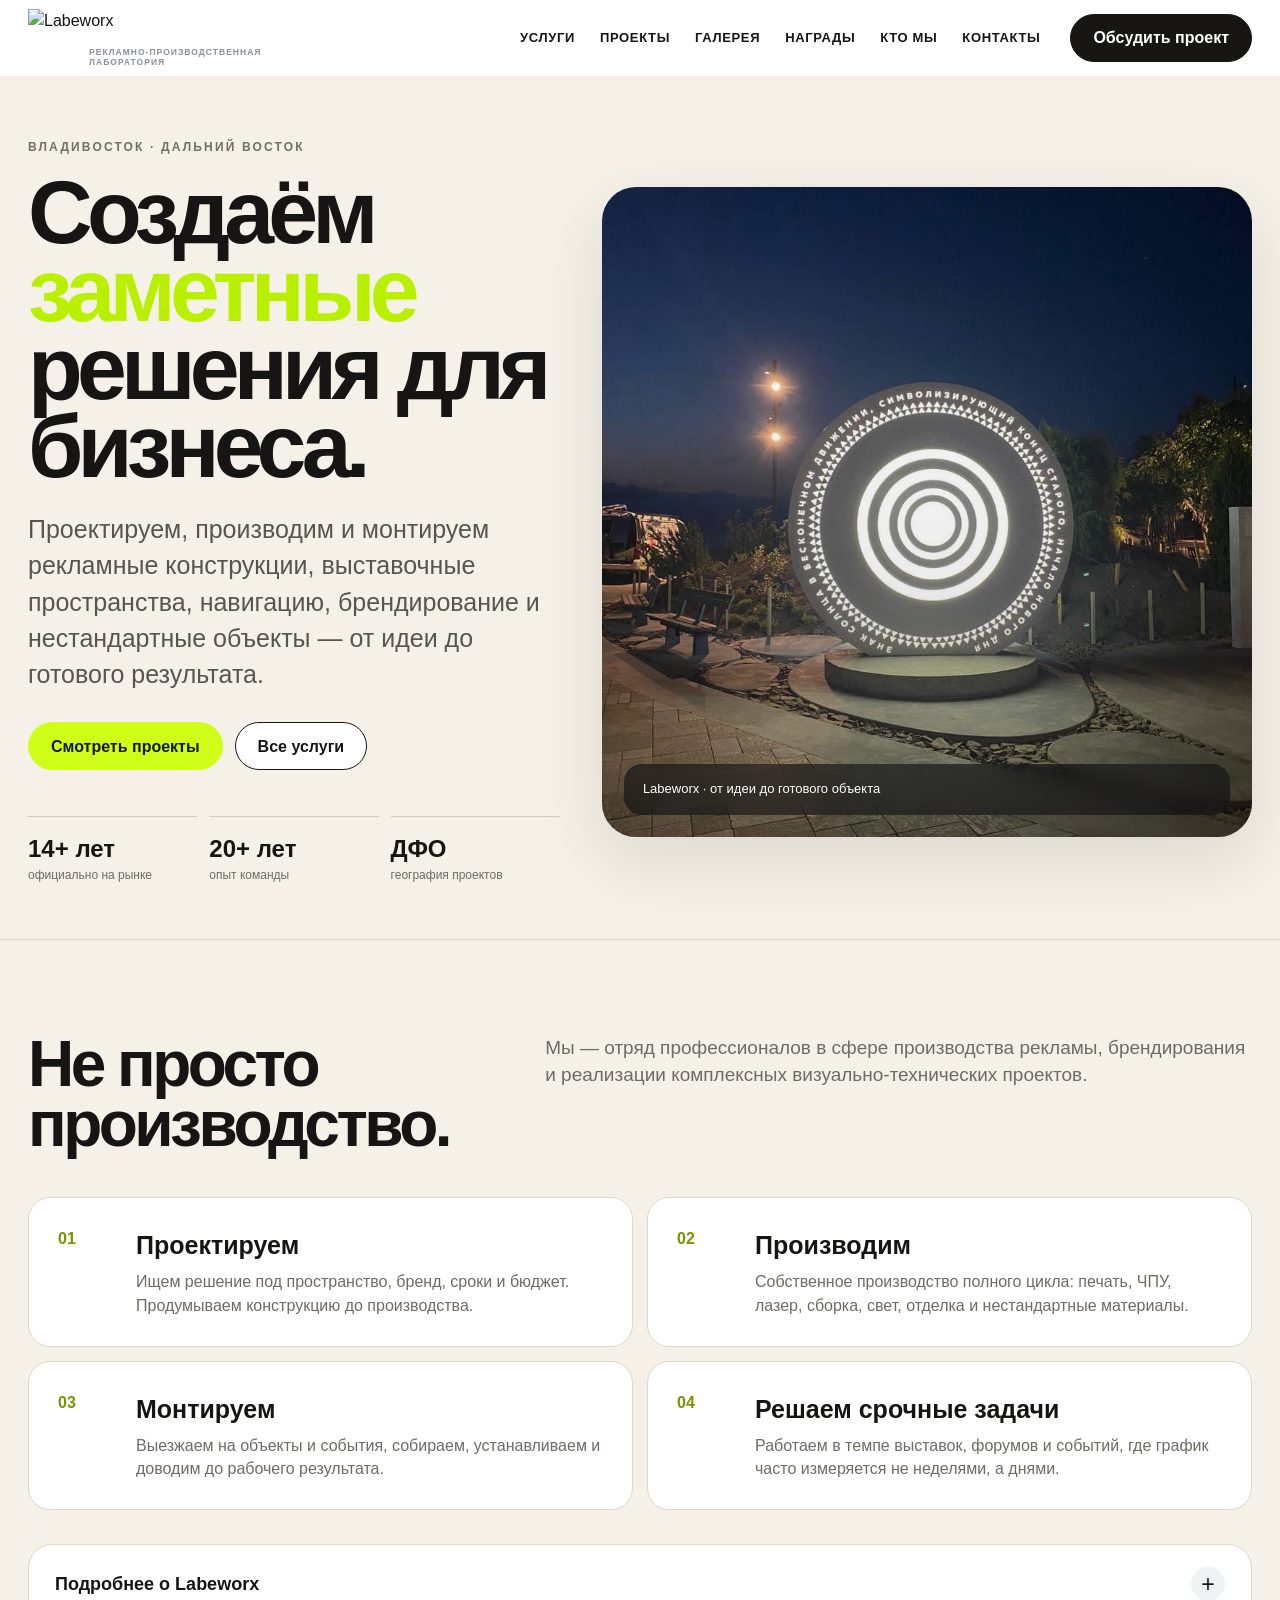
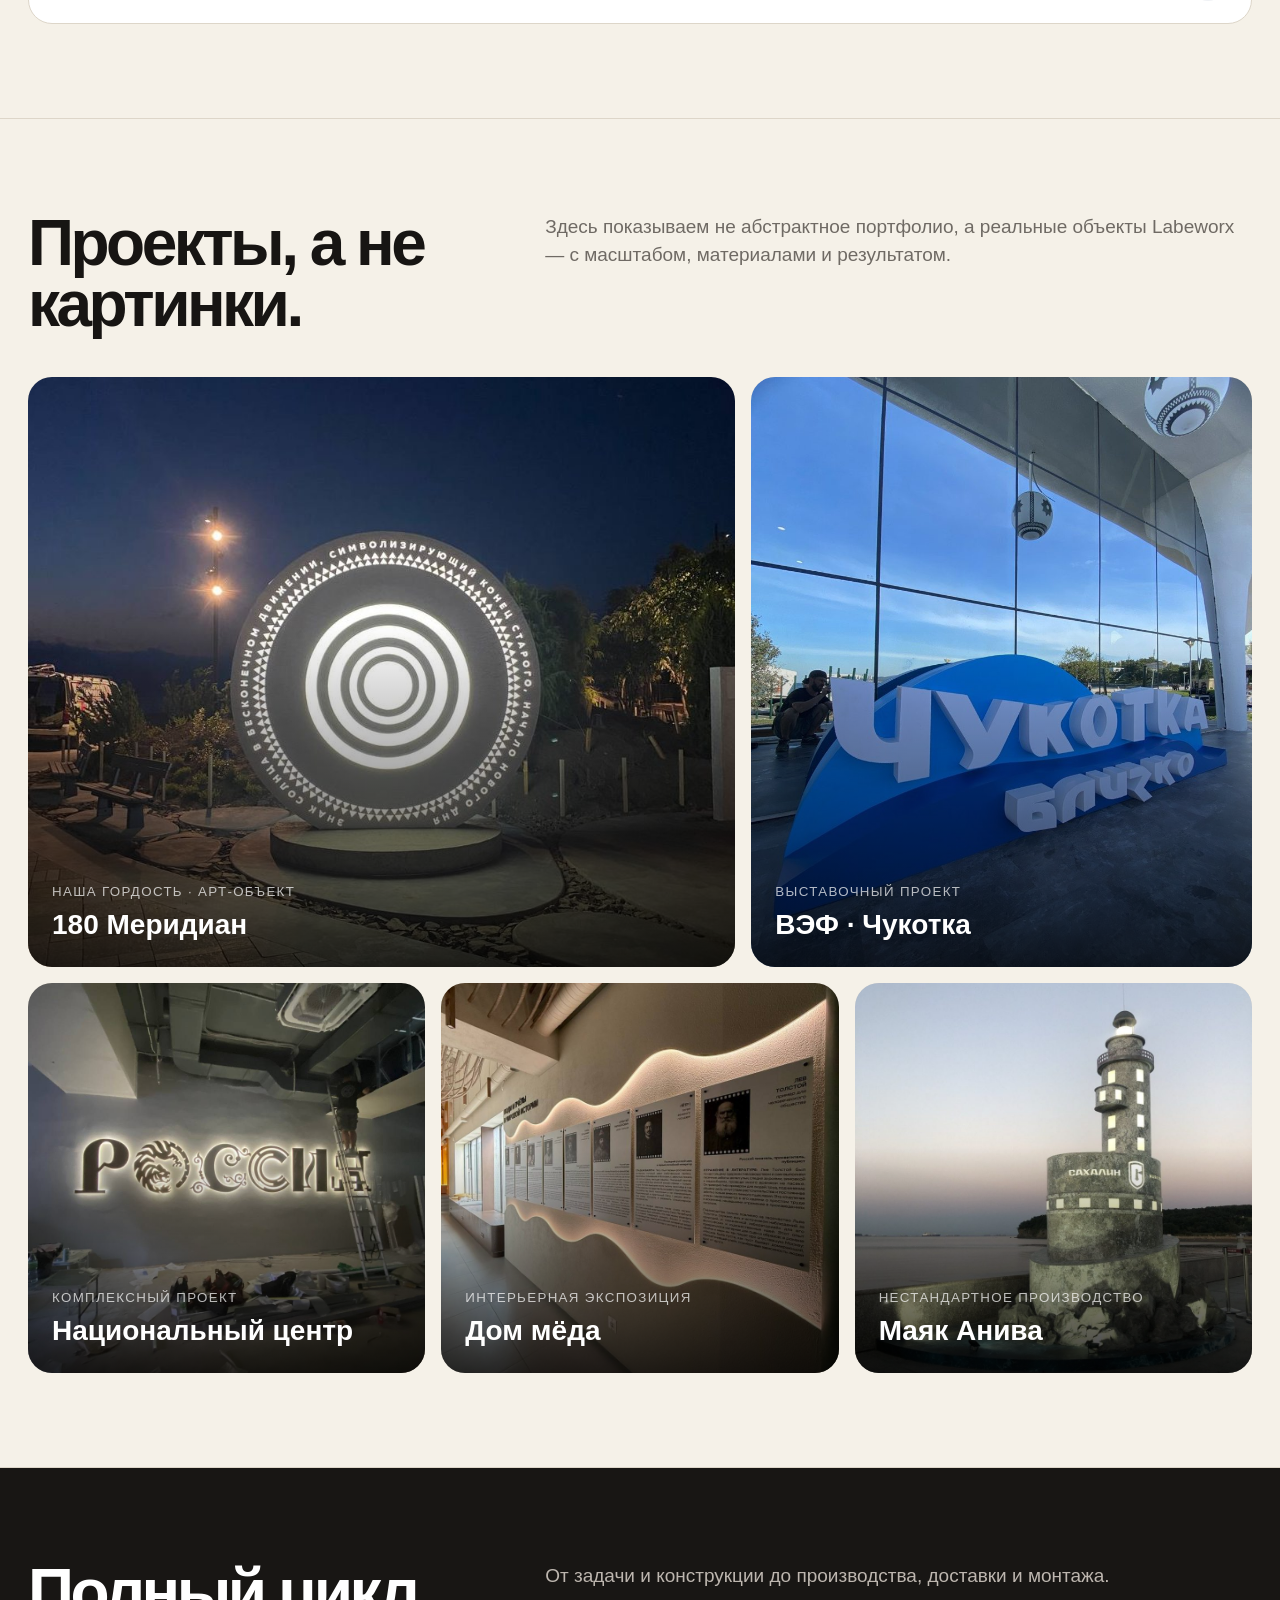
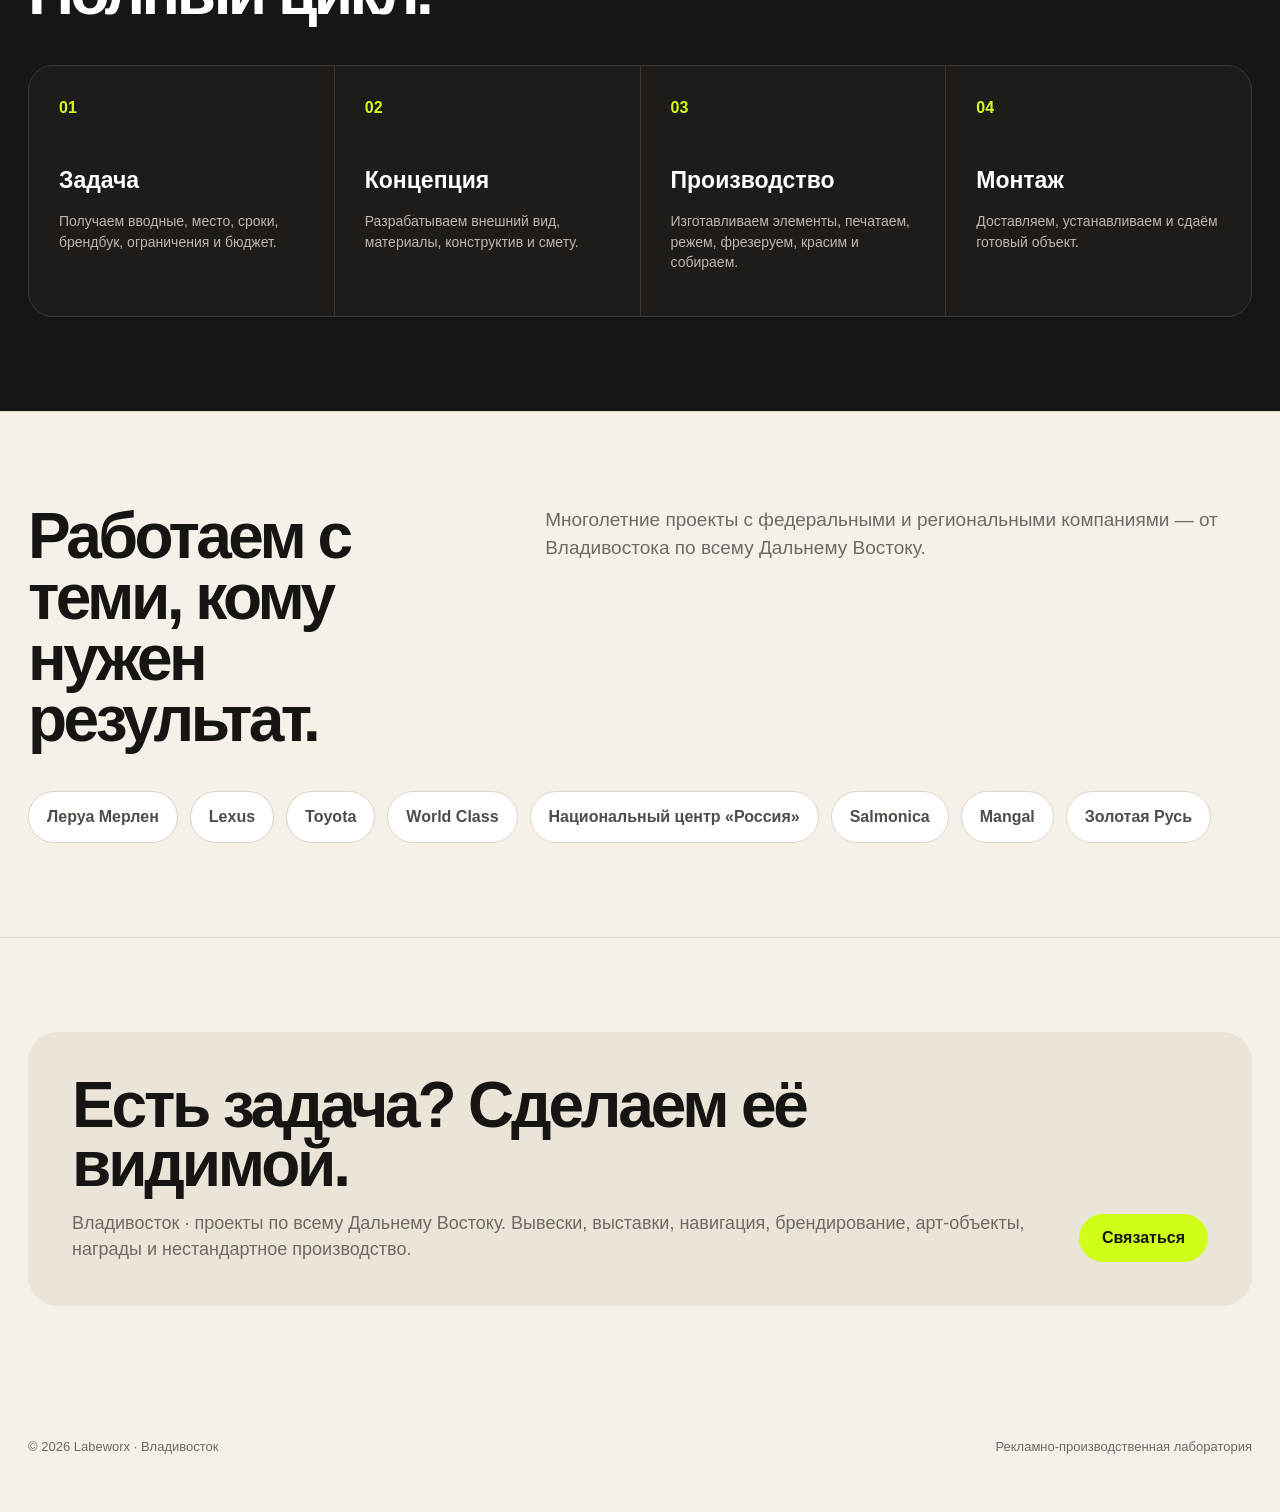
==== commit 027cacea: "Refresh warm Labeworx palette" ====
--- a/labeworx-preview/index.html
+++ b/labeworx-preview/index.html
@@ -1 +1 @@
-<!doctype html><html lang="ru"><head><meta charset="utf-8"><meta name="viewport" content="width=device-width,initial-scale=1"><meta name="description" content="Labeworx — рекламно-производственная лаборатория во Владивостоке. Вывески, навигация, выставочные конструкции, брендирование, награды и производство под ключ."><title>Labeworx — рекламно-производственная лаборатория</title><script>try{if(sessionStorage.getItem('labeworxBrandSeen')==='1')document.documentElement.classList.add('brand-seen')}catch(e){}</script><link rel="stylesheet" href="styles.css?v=14"><link rel="stylesheet" href="brand.css?v=8"><link rel="stylesheet" href="about.css"></head><body><header class="top"><div class="wrap nav"><div class="brand-lockup"><a class="brand-logo" href="index.html" aria-label="Labeworx"><img class="brand-roller" src="https://static.tildacdn.com/tild3761-6537-4464-b964-363731356361/labeworx2.png" alt=""><img class="brand-full" src="https://static.tildacdn.com/tild6436-6435-4534-a636-333537343338/labeworx_original.png" alt="Labeworx"></a><div class="brand-descriptor"><span>Рекламно-производственная</span><span>лаборатория</span></div></div><nav class="links"><a href="services.html">Услуги</a><a href="projects.html">Проекты</a><a href="gallery.html">Галерея</a><a href="awards.html">Награды</a><a href="#about">Кто мы</a><a href="contacts.html">Контакты</a></nav><a class="nav-cta" href="contacts.html">Обсудить проект</a></div></header><main><section class="hero"><div class="wrap hero-grid"><div><div class="kicker">Владивосток · Дальний Восток</div><h1>Создаём <em>заметные</em> решения для бизнеса.</h1><p>Проектируем, производим и монтируем рекламные конструкции, выставочные пространства, навигацию, брендирование и нестандартные объекты — от идеи до готового результата.</p><div class="actions"><a class="btn primary" href="projects.html">Смотреть проекты</a><a class="btn light" href="services.html">Все услуги</a></div><div class="stats"><div class="stat"><b>14+ лет</b>официально на рынке</div><div class="stat"><b>20+ лет</b>опыт команды</div><div class="stat"><b>ДФО</b>география проектов</div></div></div><a class="hero-media" href="gallery.html" aria-label="Открыть галерею работ"><img id="heroProjectImage" src="assets/projects/ognennye-reysy-14.jpg" alt="Проект Labeworx"></a></div></section><section class="section" id="about"><div class="wrap"><div class="head"><h2>Не просто производство.</h2><p>Мы — отряд профессионалов в сфере производства рекламы, брендирования и реализации комплексных визуально-технических проектов.</p></div><div class="services"><article class="service"><span class="n">01</span><div><h3>Проектируем</h3><p>Ищем решение под пространство, бренд, сроки и бюджет. Продумываем конструкцию до производства.</p></div></article><article class="service"><span class="n">02</span><div><h3>Производим</h3><p>Собственное производство полного цикла: печать, ЧПУ, лазер, сборка, свет, отделка и нестандартные материалы.</p></div></article><article class="service"><span class="n">03</span><div><h3>Монтируем</h3><p>Выезжаем на объекты и события, собираем, устанавливаем и доводим до рабочего результата.</p></div></article><article class="service"><span class="n">04</span><div><h3>Решаем срочные задачи</h3><p>Работаем в темпе выставок, форумов и событий, где график часто измеряется не неделями, а днями.</p></div></article></div><details class="about-original"><summary>Подробнее о Labeworx</summary><div class="about-copy"><div><p class="about-voice">Мы - отряд профессионалов в сфере производства рекламы, брендирования и реализации комплексных визуально-технических проектов.</p><h3>С кем работаем</h3><p>Комплексно ведём в своем регионе таких клиентов, как Леруа Мерлен, Лексус и Тойота центр Владивосток, Золотая Русь, Геометрия Фитнесса, World Class, ресторанная сеть «Mangal», Salmonica (Камчатка), ИСК Эдельвейс, Национальный центр «Россия», Агентство коммуникаций, Сеть магазинов «Винотерра», Аура-Девелопмент, Строительные Инвестиции и много-много еще кого.</p></div><div><h3>Где делаем</h3><p>От Владивостока во всех направлениях! От Якутска до Петропавловска-Камчатского. Везде, где светит солнце, а где не светит — делаем с подсветкой!</p><h3>Как делаем</h3><p>Быстро, качественно и за соответствующий бюджет. Если надо сделать вчера, посмотрите, скорее всего уже готово.</p><p>Понимаем потребности наших клиентов в срочности и оперативности, всегда идем на встречу.</p><p class="about-highlight">Официально компания существует 14 лет, но фактически состав команды занимается своим делом 20 лет и более.</p></div></div></details></div></section><section class="section"><div class="wrap"><div class="head"><h2>Проекты, а не картинки.</h2><p>Здесь показываем не абстрактное портфолио, а реальные объекты Labeworx — с масштабом, материалами и результатом.</p></div><div class="project-grid"><a class="project big" href="projects.html"><img src="assets/projects/180-meridian-14.jpg" alt="180 Меридиан"><span class="shade"></span><div class="caption"><small>Наша гордость · Арт-объект</small><h3>180 Меридиан</h3></div></a><a class="project side" href="projects.html"><img src="assets/projects/vef2025-chukotka-6.jpg" alt="ВЭФ · Чукотка"><span class="shade"></span><div class="caption"><small>Выставочный проект</small><h3>ВЭФ · Чукотка</h3></div></a><a class="project third" href="projects.html"><img src="assets/projects/nacionalnyy-centr-11.jpg" alt="Национальный центр"><span class="shade"></span><div class="caption"><small>Комплексный проект</small><h3>Национальный центр</h3></div></a><a class="project third" href="projects.html"><img src="assets/projects/dom-meda-6.jpg" alt="Дом мёда"><span class="shade"></span><div class="caption"><small>Интерьерная экспозиция</small><h3>Дом мёда</h3></div></a><a class="project third" href="projects.html"><img src="assets/projects/mayak-aniva-2.jpg" alt="Маяк Анива"><span class="shade"></span><div class="caption"><small>Нестандартное производство</small><h3>Маяк Анива</h3></div></a></div></div></section><section class="section band"><div class="wrap"><div class="head"><h2>Полный цикл.</h2><p>От задачи и конструкции до производства, доставки и монтажа.</p></div><div class="process"><div class="step"><b>01</b><h3>Задача</h3><p>Получаем вводные, место, сроки, брендбук, ограничения и бюджет.</p></div><div class="step"><b>02</b><h3>Концепция</h3><p>Разрабатываем внешний вид, материалы, конструктив и смету.</p></div><div class="step"><b>03</b><h3>Производство</h3><p>Изготавливаем элементы, печатаем, режем, фрезеруем, красим и собираем.</p></div><div class="step"><b>04</b><h3>Монтаж</h3><p>Доставляем, устанавливаем и сдаём готовый объект.</p></div></div></div></section><section class="section"><div class="wrap"><div class="head"><h2>Работаем с теми, кому нужен результат.</h2><p>Многолетние проекты с федеральными и региональными компаниями — от Владивостока по всему Дальнему Востоку.</p></div><div class="clientbar"><span class="client">Леруа Мерлен</span><span class="client">Lexus</span><span class="client">Toyota</span><span class="client">World Class</span><span class="client">Национальный центр «Россия»</span><span class="client">Salmonica</span><span class="client">Mangal</span><span class="client">Золотая Русь</span></div></div></section><section class="section"><div class="wrap"><div class="cta"><div><h2>Есть задача? Сделаем её видимой.</h2><p>Владивосток · проекты по всему Дальнему Востоку. Вывески, выставки, навигация, брендирование, арт-объекты, награды и нестандартное производство.</p></div><a class="btn primary" href="contacts.html">Связаться</a></div></div></section></main><footer class="footer"><div class="wrap foot"><span>© 2026 Labeworx · Владивосток</span><span>Рекламно-производственная лаборатория</span></div></footer><script>try{if(!document.documentElement.classList.contains('brand-seen'))sessionStorage.setItem('labeworxBrandSeen','1')}catch(e){}(()=>{const images=['180-meridian-14.jpg','vef2025-chukotka-6.jpg','nacionalnyy-centr-11.jpg','ognennye-reysy-14.jpg','dom-meda-6.jpg','mayak-aniva-2.jpg','atlant-6.jpg','gubernatorskaya-komnata-vef-2026-1.jpg'];const img=document.getElementById('heroProjectImage');if(img){const chosen=images[Math.floor(Math.random()*images.length)];img.src='assets/projects/'+chosen}})();</script></body></html>+<!doctype html><html lang="ru"><head><meta charset="utf-8"><meta name="viewport" content="width=device-width,initial-scale=1"><meta name="description" content="Labeworx — рекламно-производственная лаборатория во Владивостоке. Вывески, навигация, выставочные конструкции, брендирование, награды и производство под ключ."><title>Labeworx — рекламно-производственная лаборатория</title><script>try{if(sessionStorage.getItem('labeworxBrandSeen')==='1')document.documentElement.classList.add('brand-seen')}catch(e){}</script><link rel="stylesheet" href="styles.css?v=17"><link rel="stylesheet" href="brand.css?v=8"><link rel="stylesheet" href="about.css"></head><body><header class="top"><div class="wrap nav"><div class="brand-lockup"><a class="brand-logo" href="index.html" aria-label="Labeworx"><img class="brand-roller" src="https://static.tildacdn.com/tild3761-6537-4464-b964-363731356361/labeworx2.png" alt=""><img class="brand-full" src="https://static.tildacdn.com/tild6436-6435-4534-a636-333537343338/labeworx_original.png" alt="Labeworx"></a><div class="brand-descriptor"><span>Рекламно-производственная</span><span>лаборатория</span></div></div><nav class="links"><a href="services.html">Услуги</a><a href="projects.html">Проекты</a><a href="gallery.html">Галерея</a><a href="awards.html">Награды</a><a href="#about">Кто мы</a><a href="contacts.html">Контакты</a></nav><a class="nav-cta" href="contacts.html">Обсудить проект</a></div></header><main><section class="hero"><div class="wrap hero-grid"><div><div class="kicker">Владивосток · Дальний Восток</div><h1>Создаём <em>заметные</em> решения для бизнеса.</h1><p>Проектируем, производим и монтируем рекламные конструкции, выставочные пространства, навигацию, брендирование и нестандартные объекты — от идеи до готового результата.</p><div class="actions"><a class="btn primary" href="projects.html">Смотреть проекты</a><a class="btn light" href="services.html">Все услуги</a></div><div class="stats"><div class="stat"><b>14+ лет</b>официально на рынке</div><div class="stat"><b>20+ лет</b>опыт команды</div><div class="stat"><b>ДФО</b>география проектов</div></div></div><a class="hero-media" href="gallery.html" aria-label="Открыть галерею работ"><img id="heroProjectImage" src="assets/projects/ognennye-reysy-14.jpg" alt="Проект Labeworx"></a></div></section><section class="section" id="about"><div class="wrap"><div class="head"><h2>Не просто производство.</h2><p>Мы — отряд профессионалов в сфере производства рекламы, брендирования и реализации комплексных визуально-технических проектов.</p></div><div class="services"><article class="service"><span class="n">01</span><div><h3>Проектируем</h3><p>Ищем решение под пространство, бренд, сроки и бюджет. Продумываем конструкцию до производства.</p></div></article><article class="service"><span class="n">02</span><div><h3>Производим</h3><p>Собственное производство полного цикла: печать, ЧПУ, лазер, сборка, свет, отделка и нестандартные материалы.</p></div></article><article class="service"><span class="n">03</span><div><h3>Монтируем</h3><p>Выезжаем на объекты и события, собираем, устанавливаем и доводим до рабочего результата.</p></div></article><article class="service"><span class="n">04</span><div><h3>Решаем срочные задачи</h3><p>Работаем в темпе выставок, форумов и событий, где график часто измеряется не неделями, а днями.</p></div></article></div><details class="about-original"><summary>Подробнее о Labeworx</summary><div class="about-copy"><div><p class="about-voice">Мы - отряд профессионалов в сфере производства рекламы, брендирования и реализации комплексных визуально-технических проектов.</p><h3>С кем работаем</h3><p>Комплексно ведём в своем регионе таких клиентов, как Леруа Мерлен, Лексус и Тойота центр Владивосток, Золотая Русь, Геометрия Фитнесса, World Class, ресторанная сеть «Mangal», Salmonica (Камчатка), ИСК Эдельвейс, Национальный центр «Россия», Агентство коммуникаций, Сеть магазинов «Винотерра», Аура-Девелопмент, Строительные Инвестиции и много-много еще кого.</p></div><div><h3>Где делаем</h3><p>От Владивостока во всех направлениях! От Якутска до Петропавловска-Камчатского. Везде, где светит солнце, а где не светит — делаем с подсветкой!</p><h3>Как делаем</h3><p>Быстро, качественно и за соответствующий бюджет. Если надо сделать вчера, посмотрите, скорее всего уже готово.</p><p>Понимаем потребности наших клиентов в срочности и оперативности, всегда идем на встречу.</p><p class="about-highlight">Официально компания существует 14 лет, но фактически состав команды занимается своим делом 20 лет и более.</p></div></div></details></div></section><section class="section"><div class="wrap"><div class="head"><h2>Проекты, а не картинки.</h2><p>Здесь показываем не абстрактное портфолио, а реальные объекты Labeworx — с масштабом, материалами и результатом.</p></div><div class="project-grid"><a class="project big" href="projects.html"><img src="assets/projects/180-meridian-14.jpg" alt="180 Меридиан"><span class="shade"></span><div class="caption"><small>Наша гордость · Арт-объект</small><h3>180 Меридиан</h3></div></a><a class="project side" href="projects.html"><img src="assets/projects/vef2025-chukotka-6.jpg" alt="ВЭФ · Чукотка"><span class="shade"></span><div class="caption"><small>Выставочный проект</small><h3>ВЭФ · Чукотка</h3></div></a><a class="project third" href="projects.html"><img src="assets/projects/nacionalnyy-centr-11.jpg" alt="Национальный центр"><span class="shade"></span><div class="caption"><small>Комплексный проект</small><h3>Национальный центр</h3></div></a><a class="project third" href="projects.html"><img src="assets/projects/dom-meda-6.jpg" alt="Дом мёда"><span class="shade"></span><div class="caption"><small>Интерьерная экспозиция</small><h3>Дом мёда</h3></div></a><a class="project third" href="projects.html"><img src="assets/projects/mayak-aniva-2.jpg" alt="Маяк Анива"><span class="shade"></span><div class="caption"><small>Нестандартное производство</small><h3>Маяк Анива</h3></div></a></div></div></section><section class="section band"><div class="wrap"><div class="head"><h2>Полный цикл.</h2><p>От задачи и конструкции до производства, доставки и монтажа.</p></div><div class="process"><div class="step"><b>01</b><h3>Задача</h3><p>Получаем вводные, место, сроки, брендбук, ограничения и бюджет.</p></div><div class="step"><b>02</b><h3>Концепция</h3><p>Разрабатываем внешний вид, материалы, конструктив и смету.</p></div><div class="step"><b>03</b><h3>Производство</h3><p>Изготавливаем элементы, печатаем, режем, фрезеруем, красим и собираем.</p></div><div class="step"><b>04</b><h3>Монтаж</h3><p>Доставляем, устанавливаем и сдаём готовый объект.</p></div></div></div></section><section class="section"><div class="wrap"><div class="head"><h2>Работаем с теми, кому нужен результат.</h2><p>Многолетние проекты с федеральными и региональными компаниями — от Владивостока по всему Дальнему Востоку.</p></div><div class="clientbar"><span class="client">Леруа Мерлен</span><span class="client">Lexus</span><span class="client">Toyota</span><span class="client">World Class</span><span class="client">Национальный центр «Россия»</span><span class="client">Salmonica</span><span class="client">Mangal</span><span class="client">Золотая Русь</span></div></div></section><section class="section"><div class="wrap"><div class="cta"><div><h2>Есть задача? Сделаем её видимой.</h2><p>Владивосток · проекты по всему Дальнему Востоку. Вывески, выставки, навигация, брендирование, арт-объекты, награды и нестандартное производство.</p></div><a class="btn primary" href="contacts.html">Связаться</a></div></div></section></main><footer class="footer"><div class="wrap foot"><span>© 2026 Labeworx · Владивосток</span><span>Рекламно-производственная лаборатория</span></div></footer><script>try{if(!document.documentElement.classList.contains('brand-seen'))sessionStorage.setItem('labeworxBrandSeen','1')}catch(e){}(()=>{const images=['180-meridian-14.jpg','vef2025-chukotka-6.jpg','nacionalnyy-centr-11.jpg','ognennye-reysy-14.jpg','dom-meda-6.jpg','mayak-aniva-2.jpg','atlant-6.jpg','gubernatorskaya-komnata-vef-2026-1.jpg'];const img=document.getElementById('heroProjectImage');if(img){const chosen=images[Math.floor(Math.random()*images.length)];img.src='assets/projects/'+chosen}})();</script></body></html>
--- a/labeworx-preview/styles.css
+++ b/labeworx-preview/styles.css
@@ -1 +1 @@
-:root{--bg:#eceeef;--ink:#171513;--muted:#6f6a64;--line:#d7d9da;--card:#fff;--accent:#cfff19;--accent-ink:#171513;--dark:#181614;--max:1280px}*{box-sizing:border-box}html{scroll-behavior:smooth}body{margin:0;background:var(--bg);color:var(--ink);font-family:Inter,Arial,Helvetica,sans-serif;line-height:1.45}a{color:inherit;text-decoration:none}img{display:block;width:100%;height:100%;object-fit:cover}.wrap{max-width:var(--max);margin:auto;padding:0 28px}.top{position:sticky;top:0;z-index:50;background:rgba(255,255,255,.96);backdrop-filter:blur(16px);border-bottom:1px solid rgba(23,21,19,.08)}.nav{min-height:76px;display:flex;align-items:center;gap:30px}.logo{display:flex;align-items:center;gap:13px;margin-right:auto}.mark{width:45px;height:45px;border-radius:50%;background:#111;color:#fff;display:grid;place-items:center;font-weight:900;font-size:24px;letter-spacing:-.13em;padding-right:3px}.logo strong{display:block;font-size:22px;letter-spacing:-.04em}.logo small{display:block;color:var(--muted);font-size:10px;letter-spacing:.11em;text-transform:uppercase}.links{display:flex;gap:25px;font-size:13px;font-weight:700;text-transform:uppercase;letter-spacing:.05em}.nav-cta,.btn{display:inline-flex;align-items:center;justify-content:center;border-radius:999px;padding:0 22px;min-height:48px;font-weight:750;border:1px solid var(--dark);transition:.2s}.nav-cta{background:var(--dark);color:#fff}.btn.primary{background:var(--accent);border-color:var(--accent);color:var(--accent-ink)}.btn.light{background:#fff}.hero{padding:62px 0 54px}.hero-grid{display:grid;grid-template-columns:.9fr 1.1fr;gap:42px;align-items:center}.kicker{color:#646a70;font-size:12px;font-weight:800;text-transform:uppercase;letter-spacing:.18em}.hero h1{font-size:clamp(54px,7vw,106px);letter-spacing:-.065em;line-height:.87;margin:18px 0 24px;max-width:700px}.hero h1 em{font-style:normal;color:#b8f000}.hero p{font-size:clamp(18px,2vw,25px);color:#59544f;max-width:690px}.actions{display:flex;gap:12px;flex-wrap:wrap;margin-top:30px}.stats{display:grid;grid-template-columns:repeat(3,1fr);gap:12px;margin-top:46px}.stat{border-top:1px solid #c5c8ca;padding-top:15px;color:var(--muted);font-size:12px}.stat b{display:block;color:var(--ink);font-size:24px}.hero-media{min-height:650px;border-radius:34px;overflow:hidden;background:#d9dcde;position:relative;box-shadow:0 24px 70px rgba(24,22,20,.12)}.hero-media>img{position:absolute;inset:0;width:100%;height:100%;object-fit:cover}.hero-media:before{content:'';position:absolute;inset:0;z-index:1;background:linear-gradient(180deg,rgba(0,0,0,.01),rgba(0,0,0,.07) 60%,rgba(0,0,0,.35))}.hero-media:after{content:'Labeworx · от идеи до готового объекта';position:absolute;z-index:3;left:22px;right:22px;bottom:22px;background:rgba(15,17,20,.62);backdrop-filter:blur(10px);color:#fff;padding:16px 19px;border-radius:18px;font-size:13px}.wordcloud{display:none}.section{padding:94px 0;border-top:1px solid var(--line)}.head{display:grid;grid-template-columns:.8fr 1.2fr;gap:46px;margin-bottom:42px}.head h2{font-size:clamp(38px,5vw,72px);letter-spacing:-.055em;line-height:.95;margin:0}.head p{margin:0;color:var(--muted);font-size:19px;max-width:760px}.project-grid{display:grid;grid-template-columns:repeat(12,1fr);gap:16px}.project{position:relative;border-radius:24px;overflow:hidden;background:#d9dcde;min-height:320px}.project>img{position:absolute;inset:0;width:100%;height:100%;object-fit:cover;z-index:0}.project.big{grid-column:span 7;min-height:590px}.project.side{grid-column:span 5}.project.third{grid-column:span 4;min-height:390px}.project .shade{position:absolute;inset:0;background:linear-gradient(180deg,transparent 42%,rgba(0,0,0,.78));z-index:1}.project .caption{position:absolute;left:24px;right:24px;bottom:21px;color:#fff;z-index:2}.caption small{opacity:.7;text-transform:uppercase;letter-spacing:.1em}.caption h3{font-size:28px;line-height:1.05;margin:7px 0}.services{display:grid;grid-template-columns:repeat(2,1fr);gap:14px}.service{background:var(--card);border:1px solid var(--line);border-radius:22px;padding:29px;display:grid;grid-template-columns:60px 1fr;gap:18px}.service .n{font-weight:800;color:#789400}.service h3{margin:0 0 7px;font-size:25px}.service p{margin:0;color:var(--muted)}.band{background:var(--dark);color:#fff}.band .head p{color:#bdb6af}.process{display:grid;grid-template-columns:repeat(4,1fr);gap:1px;background:#3a3531;border:1px solid #3a3531;border-radius:25px;overflow:hidden}.step{background:#1e1b18;padding:30px;min-height:240px}.step b{color:var(--accent)}.step h3{font-size:23px;margin:45px 0 10px}.step p{color:#bdb6af;font-size:14px}.clientbar{display:flex;gap:12px;flex-wrap:wrap}.client{border:1px solid var(--line);background:#fff;padding:13px 18px;border-radius:999px;font-weight:700;color:#514c47}.cta{display:grid;grid-template-columns:1fr auto;gap:28px;align-items:end;border-radius:30px;padding:44px;background:#e1e4e5}.cta h2{font-size:clamp(40px,5vw,72px);line-height:.93;letter-spacing:-.05em;margin:0 0 15px}.cta p{margin:0;color:var(--muted);font-size:18px}.footer{padding:38px 0 55px}.foot{display:flex;justify-content:space-between;gap:28px;flex-wrap:wrap;color:var(--muted);font-size:13px}.pagehero{padding:85px 0 58px}.pagehero h1{font-size:clamp(56px,8vw,108px);line-height:.9;letter-spacing:-.065em;margin:10px 0 25px}.pagehero p{font-size:20px;color:var(--muted);max-width:760px}.filter{display:flex;gap:9px;flex-wrap:wrap;margin:20px 0 38px}.pill{border:1px solid #cdd0d1;border-radius:999px;padding:10px 15px;background:#fff;font-size:13px}.pill:first-child{background:var(--accent);border-color:var(--accent);color:var(--accent-ink)}.contact-grid{display:grid;grid-template-columns:1fr 1fr;gap:18px}.contact-card{background:#fff;border:1px solid var(--line);border-radius:24px;padding:30px}.contact-card h3{font-size:26px;margin-top:0}.contact-card a{color:#789400;font-size:21px;font-weight:750}.notice{font-size:12px;color:var(--muted);margin-top:22px}@media(max-width:980px){.links{display:none}.hero-grid,.head,.contact-grid{grid-template-columns:1fr}.hero-media{min-height:520px}.project.big,.project.side,.project.third{grid-column:span 12}.services{grid-template-columns:1fr}.process{grid-template-columns:1fr 1fr}}@media(max-width:600px){.wrap{padding:0 17px}.nav{min-height:66px}.logo small{display:none}.nav-cta{display:none}.hero{padding-top:38px}.hero h1{font-size:56px}.hero-media{min-height:430px;border-radius:23px}.stats{grid-template-columns:1fr}.section{padding:70px 0}.process{grid-template-columns:1fr}.cta{grid-template-columns:1fr;padding:28px}.service{grid-template-columns:40px 1fr}.pagehero{padding-top:55px}}+:root{--bg:#f5f1e8;--ink:#171513;--muted:#6f6a64;--line:#ddd6c9;--card:#fff;--accent:#cfff19;--accent-ink:#171513;--dark:#181614;--max:1280px}*{box-sizing:border-box}html{scroll-behavior:smooth}body{margin:0;background:var(--bg);color:var(--ink);font-family:Inter,Arial,Helvetica,sans-serif;line-height:1.45}a{color:inherit;text-decoration:none}img{display:block;width:100%;height:100%;object-fit:cover}.wrap{max-width:var(--max);margin:auto;padding:0 28px}.top{position:sticky;top:0;z-index:50;background:rgba(255,255,255,.97);backdrop-filter:blur(16px);border-bottom:1px solid rgba(23,21,19,.08)}.nav{min-height:76px;display:flex;align-items:center;gap:30px}.logo{display:flex;align-items:center;gap:13px;margin-right:auto}.mark{width:45px;height:45px;border-radius:50%;background:#111;color:#fff;display:grid;place-items:center;font-weight:900;font-size:24px;letter-spacing:-.13em;padding-right:3px}.logo strong{display:block;font-size:22px;letter-spacing:-.04em}.logo small{display:block;color:var(--muted);font-size:10px;letter-spacing:.11em;text-transform:uppercase}.links{display:flex;gap:25px;font-size:13px;font-weight:700;text-transform:uppercase;letter-spacing:.05em}.nav-cta,.btn{display:inline-flex;align-items:center;justify-content:center;border-radius:999px;padding:0 22px;min-height:48px;font-weight:750;border:1px solid var(--dark);transition:.2s}.nav-cta{background:var(--dark);color:#fff}.btn.primary{background:var(--accent);border-color:var(--accent);color:var(--accent-ink)}.btn.light{background:#fff}.hero{padding:62px 0 54px}.hero-grid{display:grid;grid-template-columns:.9fr 1.1fr;gap:42px;align-items:center}.kicker{color:#756f64;font-size:12px;font-weight:800;text-transform:uppercase;letter-spacing:.18em}.hero h1{font-size:clamp(54px,7vw,106px);letter-spacing:-.065em;line-height:.87;margin:18px 0 24px;max-width:700px}.hero h1 em{font-style:normal;color:#b8f000}.hero p{font-size:clamp(18px,2vw,25px);color:#59544f;max-width:690px}.actions{display:flex;gap:12px;flex-wrap:wrap;margin-top:30px}.stats{display:grid;grid-template-columns:repeat(3,1fr);gap:12px;margin-top:46px}.stat{border-top:1px solid #d2cabb;padding-top:15px;color:var(--muted);font-size:12px}.stat b{display:block;color:var(--ink);font-size:24px}.hero-media{min-height:650px;border-radius:34px;overflow:hidden;background:#e5ded2;position:relative;box-shadow:0 24px 70px rgba(24,22,20,.11)}.hero-media>img{position:absolute;inset:0;width:100%;height:100%;object-fit:cover}.hero-media:before{content:'';position:absolute;inset:0;z-index:1;background:linear-gradient(180deg,rgba(0,0,0,.01),rgba(0,0,0,.07) 60%,rgba(0,0,0,.35))}.hero-media:after{content:'Labeworx · от идеи до готового объекта';position:absolute;z-index:3;left:22px;right:22px;bottom:22px;background:rgba(15,17,20,.62);backdrop-filter:blur(10px);color:#fff;padding:16px 19px;border-radius:18px;font-size:13px}.wordcloud{display:none}.section{padding:94px 0;border-top:1px solid var(--line)}.head{display:grid;grid-template-columns:.8fr 1.2fr;gap:46px;margin-bottom:42px}.head h2{font-size:clamp(38px,5vw,72px);letter-spacing:-.055em;line-height:.95;margin:0}.head p{margin:0;color:var(--muted);font-size:19px;max-width:760px}.project-grid{display:grid;grid-template-columns:repeat(12,1fr);gap:16px}.project{position:relative;border-radius:24px;overflow:hidden;background:#e5ded2;min-height:320px}.project>img{position:absolute;inset:0;width:100%;height:100%;object-fit:cover;z-index:0}.project.big{grid-column:span 7;min-height:590px}.project.side{grid-column:span 5}.project.third{grid-column:span 4;min-height:390px}.project .shade{position:absolute;inset:0;background:linear-gradient(180deg,transparent 42%,rgba(0,0,0,.78));z-index:1}.project .caption{position:absolute;left:24px;right:24px;bottom:21px;color:#fff;z-index:2}.caption small{opacity:.7;text-transform:uppercase;letter-spacing:.1em}.caption h3{font-size:28px;line-height:1.05;margin:7px 0}.services{display:grid;grid-template-columns:repeat(2,1fr);gap:14px}.service{background:var(--card);border:1px solid var(--line);border-radius:22px;padding:29px;display:grid;grid-template-columns:60px 1fr;gap:18px}.service .n{font-weight:800;color:#789400}.service h3{margin:0 0 7px;font-size:25px}.service p{margin:0;color:var(--muted)}.band{background:var(--dark);color:#fff}.band .head p{color:#bdb6af}.process{display:grid;grid-template-columns:repeat(4,1fr);gap:1px;background:#3a3531;border:1px solid #3a3531;border-radius:25px;overflow:hidden}.step{background:#1e1b18;padding:30px;min-height:240px}.step b{color:var(--accent)}.step h3{font-size:23px;margin:45px 0 10px}.step p{color:#bdb6af;font-size:14px}.clientbar{display:flex;gap:12px;flex-wrap:wrap}.client{border:1px solid var(--line);background:#fff;padding:13px 18px;border-radius:999px;font-weight:700;color:#514c47}.cta{display:grid;grid-template-columns:1fr auto;gap:28px;align-items:end;border-radius:30px;padding:44px;background:#ebe4d8}.cta h2{font-size:clamp(40px,5vw,72px);line-height:.93;letter-spacing:-.05em;margin:0 0 15px}.cta p{margin:0;color:var(--muted);font-size:18px}.footer{padding:38px 0 55px}.foot{display:flex;justify-content:space-between;gap:28px;flex-wrap:wrap;color:var(--muted);font-size:13px}.pagehero{padding:85px 0 58px}.pagehero h1{font-size:clamp(56px,8vw,108px);line-height:.9;letter-spacing:-.065em;margin:10px 0 25px}.pagehero p{font-size:20px;color:var(--muted);max-width:760px}.filter{display:flex;gap:9px;flex-wrap:wrap;margin:20px 0 38px}.pill{border:1px solid #d8d1c5;border-radius:999px;padding:10px 15px;background:#fff;font-size:13px}.pill:first-child{background:var(--accent);border-color:var(--accent);color:var(--accent-ink)}.contact-grid{display:grid;grid-template-columns:1fr 1fr;gap:18px}.contact-card{background:#fff;border:1px solid var(--line);border-radius:24px;padding:30px}.contact-card h3{font-size:26px;margin-top:0}.contact-card a{color:#789400;font-size:21px;font-weight:750}.notice{font-size:12px;color:var(--muted);margin-top:22px}@media(max-width:980px){.links{display:none}.hero-grid,.head,.contact-grid{grid-template-columns:1fr}.hero-media{min-height:520px}.project.big,.project.side,.project.third{grid-column:span 12}.services{grid-template-columns:1fr}.process{grid-template-columns:1fr 1fr}}@media(max-width:600px){.wrap{padding:0 17px}.nav{min-height:66px}.logo small{display:none}.nav-cta{display:none}.hero{padding-top:38px}.hero h1{font-size:56px}.hero-media{min-height:430px;border-radius:23px}.stats{grid-template-columns:1fr}.section{padding:70px 0}.process{grid-template-columns:1fr}.cta{grid-template-columns:1fr;padding:28px}.service{grid-template-columns:40px 1fr}.pagehero{padding-top:55px}}
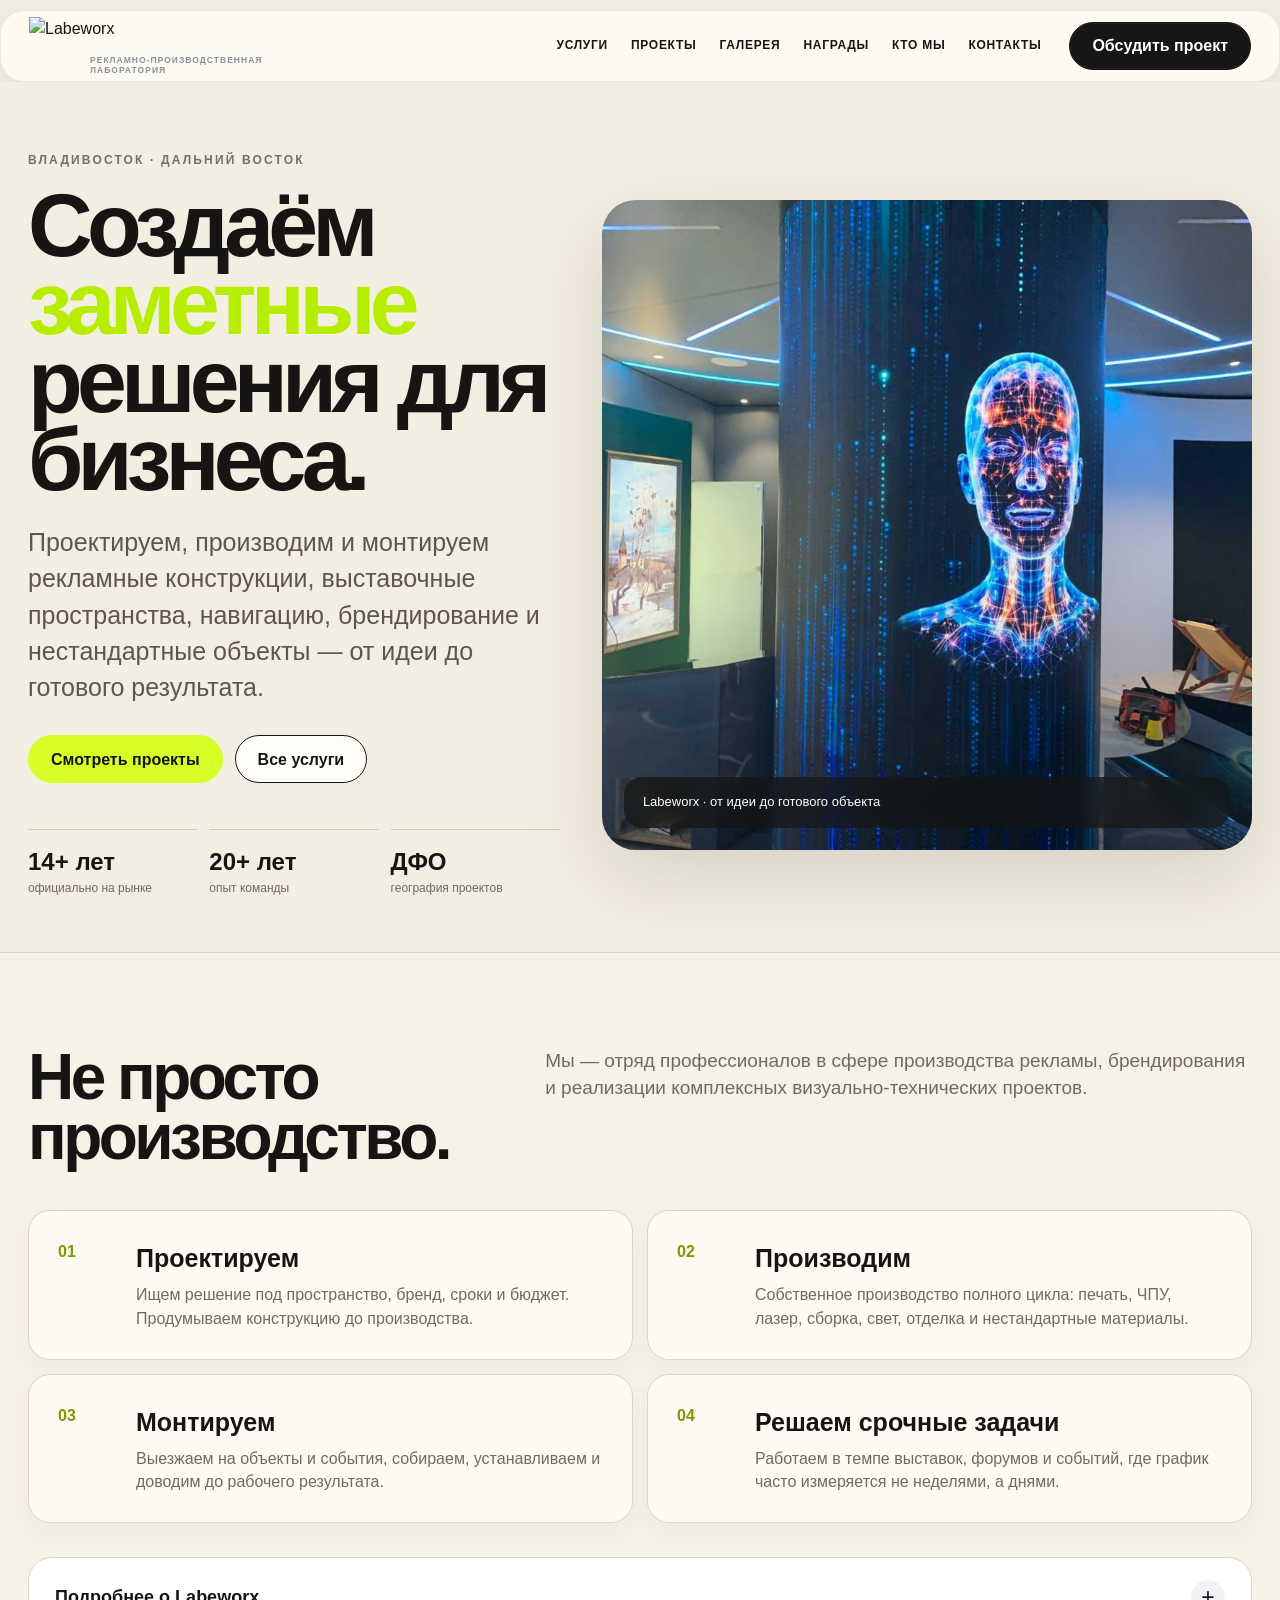
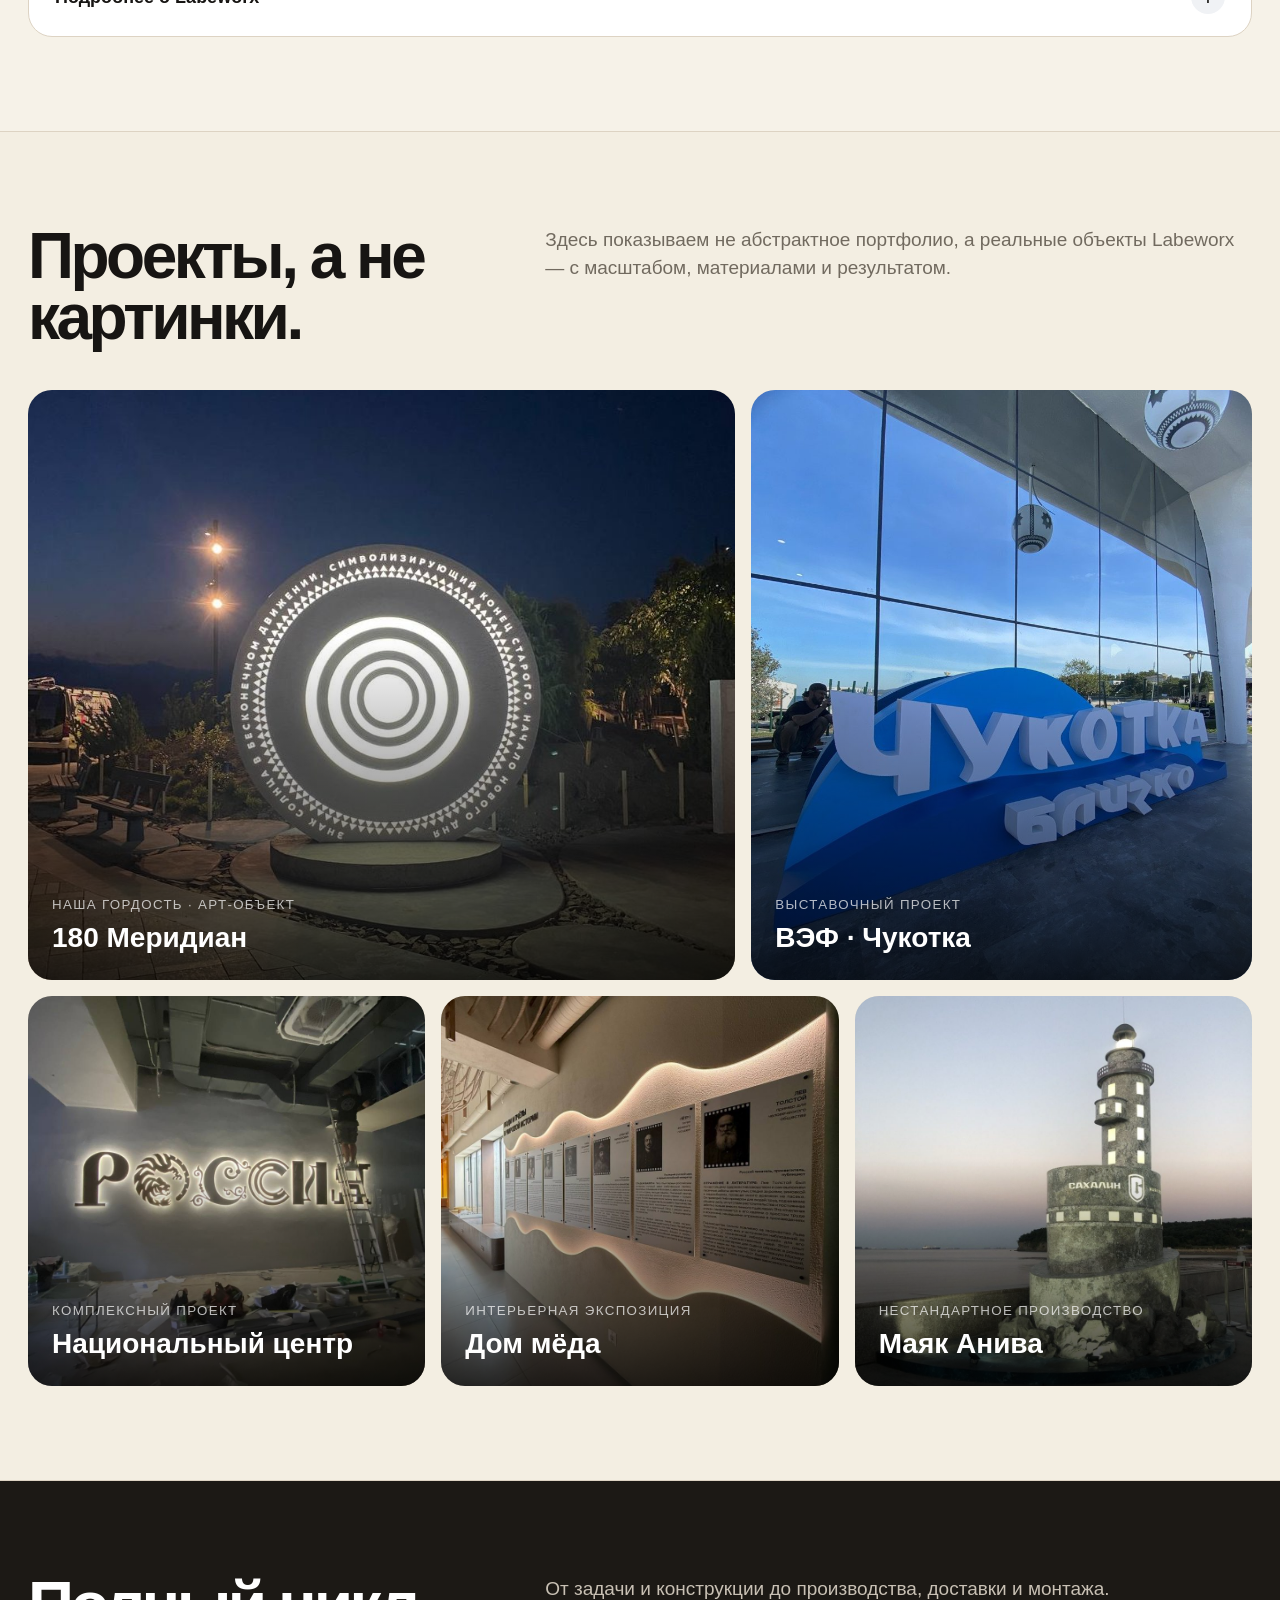
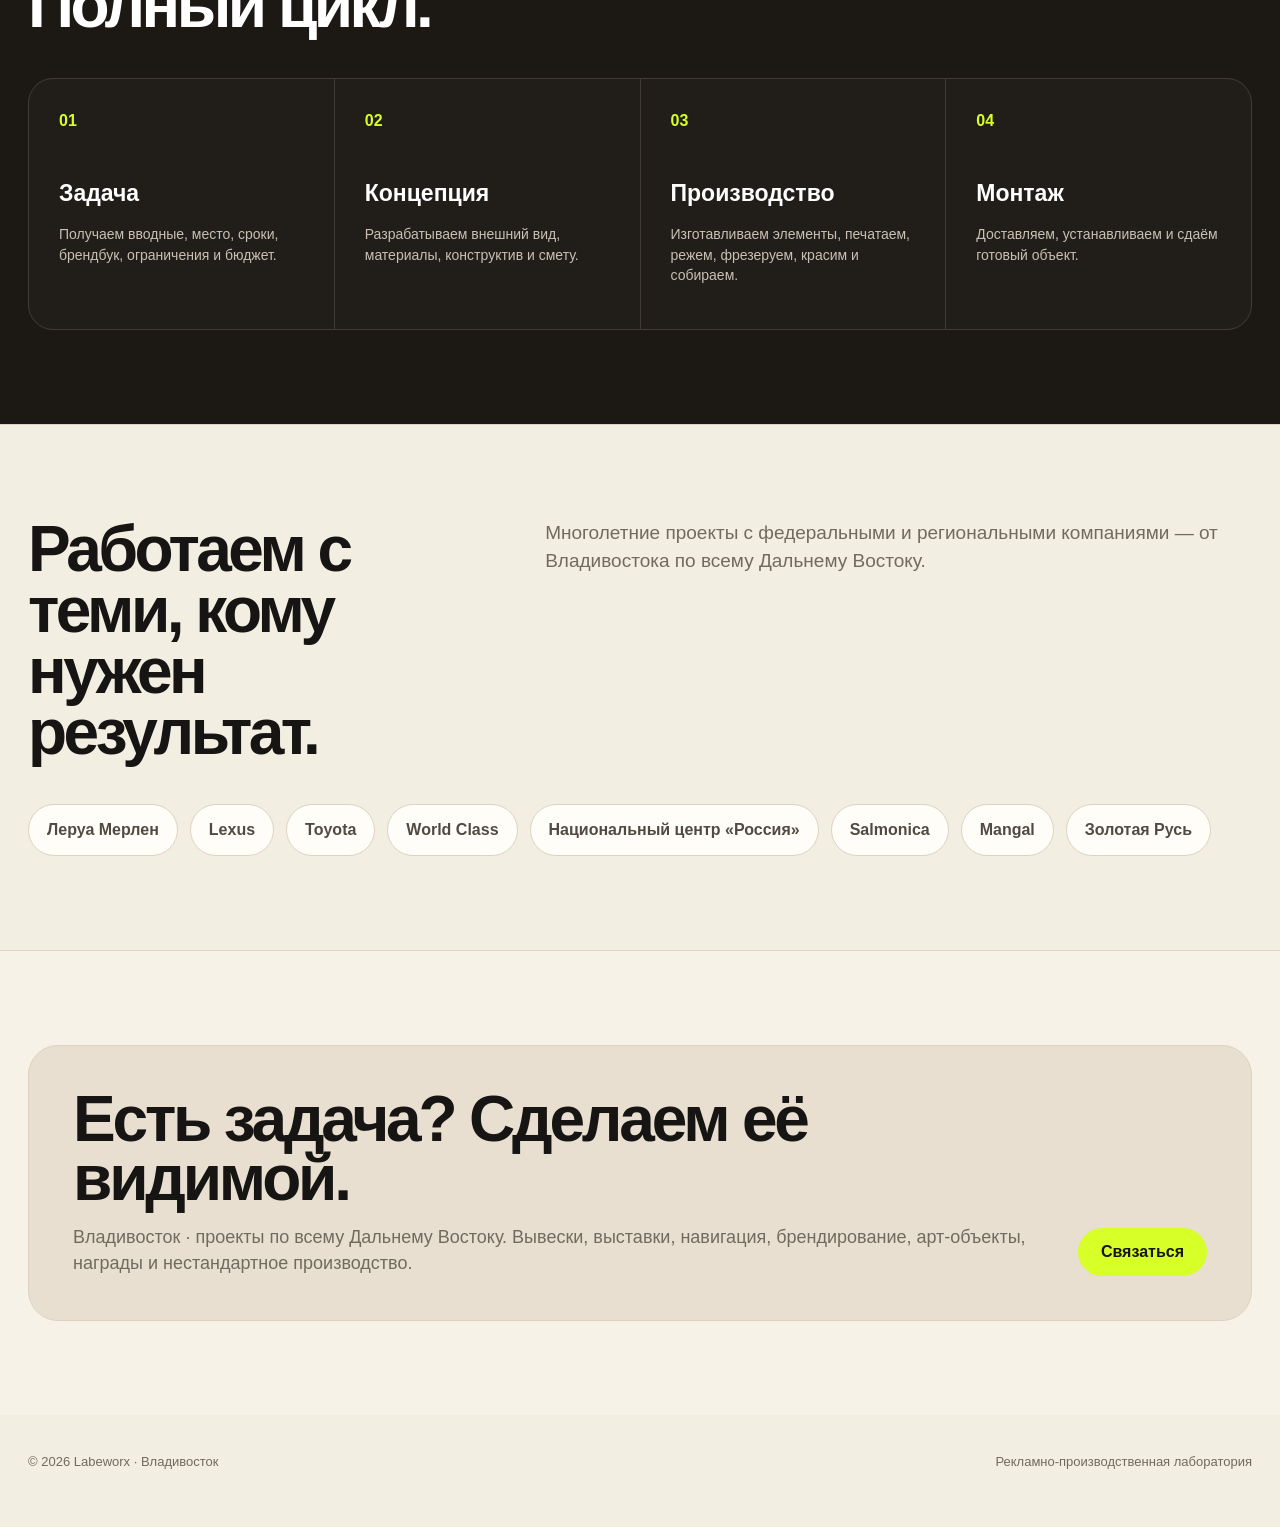
==== commit 0d40b997: "Refresh Labeworx modern visual system" ====
--- a/labeworx-preview/index.html
+++ b/labeworx-preview/index.html
@@ -1 +1 @@
-<!doctype html><html lang="ru"><head><meta charset="utf-8"><meta name="viewport" content="width=device-width,initial-scale=1"><meta name="description" content="Labeworx — рекламно-производственная лаборатория во Владивостоке. Вывески, навигация, выставочные конструкции, брендирование, награды и производство под ключ."><title>Labeworx — рекламно-производственная лаборатория</title><script>try{if(sessionStorage.getItem('labeworxBrandSeen')==='1')document.documentElement.classList.add('brand-seen')}catch(e){}</script><link rel="stylesheet" href="styles.css?v=17"><link rel="stylesheet" href="brand.css?v=8"><link rel="stylesheet" href="about.css"></head><body><header class="top"><div class="wrap nav"><div class="brand-lockup"><a class="brand-logo" href="index.html" aria-label="Labeworx"><img class="brand-roller" src="https://static.tildacdn.com/tild3761-6537-4464-b964-363731356361/labeworx2.png" alt=""><img class="brand-full" src="https://static.tildacdn.com/tild6436-6435-4534-a636-333537343338/labeworx_original.png" alt="Labeworx"></a><div class="brand-descriptor"><span>Рекламно-производственная</span><span>лаборатория</span></div></div><nav class="links"><a href="services.html">Услуги</a><a href="projects.html">Проекты</a><a href="gallery.html">Галерея</a><a href="awards.html">Награды</a><a href="#about">Кто мы</a><a href="contacts.html">Контакты</a></nav><a class="nav-cta" href="contacts.html">Обсудить проект</a></div></header><main><section class="hero"><div class="wrap hero-grid"><div><div class="kicker">Владивосток · Дальний Восток</div><h1>Создаём <em>заметные</em> решения для бизнеса.</h1><p>Проектируем, производим и монтируем рекламные конструкции, выставочные пространства, навигацию, брендирование и нестандартные объекты — от идеи до готового результата.</p><div class="actions"><a class="btn primary" href="projects.html">Смотреть проекты</a><a class="btn light" href="services.html">Все услуги</a></div><div class="stats"><div class="stat"><b>14+ лет</b>официально на рынке</div><div class="stat"><b>20+ лет</b>опыт команды</div><div class="stat"><b>ДФО</b>география проектов</div></div></div><a class="hero-media" href="gallery.html" aria-label="Открыть галерею работ"><img id="heroProjectImage" src="assets/projects/ognennye-reysy-14.jpg" alt="Проект Labeworx"></a></div></section><section class="section" id="about"><div class="wrap"><div class="head"><h2>Не просто производство.</h2><p>Мы — отряд профессионалов в сфере производства рекламы, брендирования и реализации комплексных визуально-технических проектов.</p></div><div class="services"><article class="service"><span class="n">01</span><div><h3>Проектируем</h3><p>Ищем решение под пространство, бренд, сроки и бюджет. Продумываем конструкцию до производства.</p></div></article><article class="service"><span class="n">02</span><div><h3>Производим</h3><p>Собственное производство полного цикла: печать, ЧПУ, лазер, сборка, свет, отделка и нестандартные материалы.</p></div></article><article class="service"><span class="n">03</span><div><h3>Монтируем</h3><p>Выезжаем на объекты и события, собираем, устанавливаем и доводим до рабочего результата.</p></div></article><article class="service"><span class="n">04</span><div><h3>Решаем срочные задачи</h3><p>Работаем в темпе выставок, форумов и событий, где график часто измеряется не неделями, а днями.</p></div></article></div><details class="about-original"><summary>Подробнее о Labeworx</summary><div class="about-copy"><div><p class="about-voice">Мы - отряд профессионалов в сфере производства рекламы, брендирования и реализации комплексных визуально-технических проектов.</p><h3>С кем работаем</h3><p>Комплексно ведём в своем регионе таких клиентов, как Леруа Мерлен, Лексус и Тойота центр Владивосток, Золотая Русь, Геометрия Фитнесса, World Class, ресторанная сеть «Mangal», Salmonica (Камчатка), ИСК Эдельвейс, Национальный центр «Россия», Агентство коммуникаций, Сеть магазинов «Винотерра», Аура-Девелопмент, Строительные Инвестиции и много-много еще кого.</p></div><div><h3>Где делаем</h3><p>От Владивостока во всех направлениях! От Якутска до Петропавловска-Камчатского. Везде, где светит солнце, а где не светит — делаем с подсветкой!</p><h3>Как делаем</h3><p>Быстро, качественно и за соответствующий бюджет. Если надо сделать вчера, посмотрите, скорее всего уже готово.</p><p>Понимаем потребности наших клиентов в срочности и оперативности, всегда идем на встречу.</p><p class="about-highlight">Официально компания существует 14 лет, но фактически состав команды занимается своим делом 20 лет и более.</p></div></div></details></div></section><section class="section"><div class="wrap"><div class="head"><h2>Проекты, а не картинки.</h2><p>Здесь показываем не абстрактное портфолио, а реальные объекты Labeworx — с масштабом, материалами и результатом.</p></div><div class="project-grid"><a class="project big" href="projects.html"><img src="assets/projects/180-meridian-14.jpg" alt="180 Меридиан"><span class="shade"></span><div class="caption"><small>Наша гордость · Арт-объект</small><h3>180 Меридиан</h3></div></a><a class="project side" href="projects.html"><img src="assets/projects/vef2025-chukotka-6.jpg" alt="ВЭФ · Чукотка"><span class="shade"></span><div class="caption"><small>Выставочный проект</small><h3>ВЭФ · Чукотка</h3></div></a><a class="project third" href="projects.html"><img src="assets/projects/nacionalnyy-centr-11.jpg" alt="Национальный центр"><span class="shade"></span><div class="caption"><small>Комплексный проект</small><h3>Национальный центр</h3></div></a><a class="project third" href="projects.html"><img src="assets/projects/dom-meda-6.jpg" alt="Дом мёда"><span class="shade"></span><div class="caption"><small>Интерьерная экспозиция</small><h3>Дом мёда</h3></div></a><a class="project third" href="projects.html"><img src="assets/projects/mayak-aniva-2.jpg" alt="Маяк Анива"><span class="shade"></span><div class="caption"><small>Нестандартное производство</small><h3>Маяк Анива</h3></div></a></div></div></section><section class="section band"><div class="wrap"><div class="head"><h2>Полный цикл.</h2><p>От задачи и конструкции до производства, доставки и монтажа.</p></div><div class="process"><div class="step"><b>01</b><h3>Задача</h3><p>Получаем вводные, место, сроки, брендбук, ограничения и бюджет.</p></div><div class="step"><b>02</b><h3>Концепция</h3><p>Разрабатываем внешний вид, материалы, конструктив и смету.</p></div><div class="step"><b>03</b><h3>Производство</h3><p>Изготавливаем элементы, печатаем, режем, фрезеруем, красим и собираем.</p></div><div class="step"><b>04</b><h3>Монтаж</h3><p>Доставляем, устанавливаем и сдаём готовый объект.</p></div></div></div></section><section class="section"><div class="wrap"><div class="head"><h2>Работаем с теми, кому нужен результат.</h2><p>Многолетние проекты с федеральными и региональными компаниями — от Владивостока по всему Дальнему Востоку.</p></div><div class="clientbar"><span class="client">Леруа Мерлен</span><span class="client">Lexus</span><span class="client">Toyota</span><span class="client">World Class</span><span class="client">Национальный центр «Россия»</span><span class="client">Salmonica</span><span class="client">Mangal</span><span class="client">Золотая Русь</span></div></div></section><section class="section"><div class="wrap"><div class="cta"><div><h2>Есть задача? Сделаем её видимой.</h2><p>Владивосток · проекты по всему Дальнему Востоку. Вывески, выставки, навигация, брендирование, арт-объекты, награды и нестандартное производство.</p></div><a class="btn primary" href="contacts.html">Связаться</a></div></div></section></main><footer class="footer"><div class="wrap foot"><span>© 2026 Labeworx · Владивосток</span><span>Рекламно-производственная лаборатория</span></div></footer><script>try{if(!document.documentElement.classList.contains('brand-seen'))sessionStorage.setItem('labeworxBrandSeen','1')}catch(e){}(()=>{const images=['180-meridian-14.jpg','vef2025-chukotka-6.jpg','nacionalnyy-centr-11.jpg','ognennye-reysy-14.jpg','dom-meda-6.jpg','mayak-aniva-2.jpg','atlant-6.jpg','gubernatorskaya-komnata-vef-2026-1.jpg'];const img=document.getElementById('heroProjectImage');if(img){const chosen=images[Math.floor(Math.random()*images.length)];img.src='assets/projects/'+chosen}})();</script></body></html>+<!doctype html><html lang="ru"><head><meta charset="utf-8"><meta name="viewport" content="width=device-width,initial-scale=1"><meta name="description" content="Labeworx — рекламно-производственная лаборатория во Владивостоке. Вывески, навигация, выставочные конструкции, брендирование, награды и производство под ключ."><title>Labeworx — рекламно-производственная лаборатория</title><script>try{if(sessionStorage.getItem('labeworxBrandSeen')==='1')document.documentElement.classList.add('brand-seen')}catch(e){}</script><link rel="stylesheet" href="styles.css?v=18"><link rel="stylesheet" href="brand.css?v=8"><link rel="stylesheet" href="about.css"></head><body><header class="top"><div class="wrap nav"><div class="brand-lockup"><a class="brand-logo" href="index.html" aria-label="Labeworx"><img class="brand-roller" src="https://static.tildacdn.com/tild3761-6537-4464-b964-363731356361/labeworx2.png" alt=""><img class="brand-full" src="https://static.tildacdn.com/tild6436-6435-4534-a636-333537343338/labeworx_original.png" alt="Labeworx"></a><div class="brand-descriptor"><span>Рекламно-производственная</span><span>лаборатория</span></div></div><nav class="links"><a href="services.html">Услуги</a><a href="projects.html">Проекты</a><a href="gallery.html">Галерея</a><a href="awards.html">Награды</a><a href="#about">Кто мы</a><a href="contacts.html">Контакты</a></nav><a class="nav-cta" href="contacts.html">Обсудить проект</a></div></header><main><section class="hero"><div class="wrap hero-grid"><div><div class="kicker">Владивосток · Дальний Восток</div><h1>Создаём <em>заметные</em> решения для бизнеса.</h1><p>Проектируем, производим и монтируем рекламные конструкции, выставочные пространства, навигацию, брендирование и нестандартные объекты — от идеи до готового результата.</p><div class="actions"><a class="btn primary" href="projects.html">Смотреть проекты</a><a class="btn light" href="services.html">Все услуги</a></div><div class="stats"><div class="stat"><b>14+ лет</b>официально на рынке</div><div class="stat"><b>20+ лет</b>опыт команды</div><div class="stat"><b>ДФО</b>география проектов</div></div></div><a class="hero-media" href="gallery.html" aria-label="Открыть галерею работ"><img id="heroProjectImage" src="assets/projects/ognennye-reysy-14.jpg" alt="Проект Labeworx"></a></div></section><section class="section" id="about"><div class="wrap"><div class="head"><h2>Не просто производство.</h2><p>Мы — отряд профессионалов в сфере производства рекламы, брендирования и реализации комплексных визуально-технических проектов.</p></div><div class="services"><article class="service"><span class="n">01</span><div><h3>Проектируем</h3><p>Ищем решение под пространство, бренд, сроки и бюджет. Продумываем конструкцию до производства.</p></div></article><article class="service"><span class="n">02</span><div><h3>Производим</h3><p>Собственное производство полного цикла: печать, ЧПУ, лазер, сборка, свет, отделка и нестандартные материалы.</p></div></article><article class="service"><span class="n">03</span><div><h3>Монтируем</h3><p>Выезжаем на объекты и события, собираем, устанавливаем и доводим до рабочего результата.</p></div></article><article class="service"><span class="n">04</span><div><h3>Решаем срочные задачи</h3><p>Работаем в темпе выставок, форумов и событий, где график часто измеряется не неделями, а днями.</p></div></article></div><details class="about-original"><summary>Подробнее о Labeworx</summary><div class="about-copy"><div><p class="about-voice">Мы - отряд профессионалов в сфере производства рекламы, брендирования и реализации комплексных визуально-технических проектов.</p><h3>С кем работаем</h3><p>Комплексно ведём в своем регионе таких клиентов, как Леруа Мерлен, Лексус и Тойота центр Владивосток, Золотая Русь, Геометрия Фитнесса, World Class, ресторанная сеть «Mangal», Salmonica (Камчатка), ИСК Эдельвейс, Национальный центр «Россия», Агентство коммуникаций, Сеть магазинов «Винотерра», Аура-Девелопмент, Строительные Инвестиции и много-много еще кого.</p></div><div><h3>Где делаем</h3><p>От Владивостока во всех направлениях! От Якутска до Петропавловска-Камчатского. Везде, где светит солнце, а где не светит — делаем с подсветкой!</p><h3>Как делаем</h3><p>Быстро, качественно и за соответствующий бюджет. Если надо сделать вчера, посмотрите, скорее всего уже готово.</p><p>Понимаем потребности наших клиентов в срочности и оперативности, всегда идем на встречу.</p><p class="about-highlight">Официально компания существует 14 лет, но фактически состав команды занимается своим делом 20 лет и более.</p></div></div></details></div></section><section class="section"><div class="wrap"><div class="head"><h2>Проекты, а не картинки.</h2><p>Здесь показываем не абстрактное портфолио, а реальные объекты Labeworx — с масштабом, материалами и результатом.</p></div><div class="project-grid"><a class="project big" href="projects.html"><img src="assets/projects/180-meridian-14.jpg" alt="180 Меридиан"><span class="shade"></span><div class="caption"><small>Наша гордость · Арт-объект</small><h3>180 Меридиан</h3></div></a><a class="project side" href="projects.html"><img src="assets/projects/vef2025-chukotka-6.jpg" alt="ВЭФ · Чукотка"><span class="shade"></span><div class="caption"><small>Выставочный проект</small><h3>ВЭФ · Чукотка</h3></div></a><a class="project third" href="projects.html"><img src="assets/projects/nacionalnyy-centr-11.jpg" alt="Национальный центр"><span class="shade"></span><div class="caption"><small>Комплексный проект</small><h3>Национальный центр</h3></div></a><a class="project third" href="projects.html"><img src="assets/projects/dom-meda-6.jpg" alt="Дом мёда"><span class="shade"></span><div class="caption"><small>Интерьерная экспозиция</small><h3>Дом мёда</h3></div></a><a class="project third" href="projects.html"><img src="assets/projects/mayak-aniva-2.jpg" alt="Маяк Анива"><span class="shade"></span><div class="caption"><small>Нестандартное производство</small><h3>Маяк Анива</h3></div></a></div></div></section><section class="section band"><div class="wrap"><div class="head"><h2>Полный цикл.</h2><p>От задачи и конструкции до производства, доставки и монтажа.</p></div><div class="process"><div class="step"><b>01</b><h3>Задача</h3><p>Получаем вводные, место, сроки, брендбук, ограничения и бюджет.</p></div><div class="step"><b>02</b><h3>Концепция</h3><p>Разрабатываем внешний вид, материалы, конструктив и смету.</p></div><div class="step"><b>03</b><h3>Производство</h3><p>Изготавливаем элементы, печатаем, режем, фрезеруем, красим и собираем.</p></div><div class="step"><b>04</b><h3>Монтаж</h3><p>Доставляем, устанавливаем и сдаём готовый объект.</p></div></div></div></section><section class="section"><div class="wrap"><div class="head"><h2>Работаем с теми, кому нужен результат.</h2><p>Многолетние проекты с федеральными и региональными компаниями — от Владивостока по всему Дальнему Востоку.</p></div><div class="clientbar"><span class="client">Леруа Мерлен</span><span class="client">Lexus</span><span class="client">Toyota</span><span class="client">World Class</span><span class="client">Национальный центр «Россия»</span><span class="client">Salmonica</span><span class="client">Mangal</span><span class="client">Золотая Русь</span></div></div></section><section class="section"><div class="wrap"><div class="cta"><div><h2>Есть задача? Сделаем её видимой.</h2><p>Владивосток · проекты по всему Дальнему Востоку. Вывески, выставки, навигация, брендирование, арт-объекты, награды и нестандартное производство.</p></div><a class="btn primary" href="contacts.html">Связаться</a></div></div></section></main><footer class="footer"><div class="wrap foot"><span>© 2026 Labeworx · Владивосток</span><span>Рекламно-производственная лаборатория</span></div></footer><script>try{if(!document.documentElement.classList.contains('brand-seen'))sessionStorage.setItem('labeworxBrandSeen','1')}catch(e){}(()=>{const images=['180-meridian-14.jpg','vef2025-chukotka-6.jpg','nacionalnyy-centr-11.jpg','ognennye-reysy-14.jpg','dom-meda-6.jpg','mayak-aniva-2.jpg','atlant-6.jpg','gubernatorskaya-komnata-vef-2026-1.jpg'];const img=document.getElementById('heroProjectImage');if(img){const chosen=images[Math.floor(Math.random()*images.length)];img.src='assets/projects/'+chosen}})();</script></body></html>
--- a/labeworx-preview/styles.css
+++ b/labeworx-preview/styles.css
@@ -1 +1 @@
-:root{--bg:#f5f1e8;--ink:#171513;--muted:#6f6a64;--line:#ddd6c9;--card:#fff;--accent:#cfff19;--accent-ink:#171513;--dark:#181614;--max:1280px}*{box-sizing:border-box}html{scroll-behavior:smooth}body{margin:0;background:var(--bg);color:var(--ink);font-family:Inter,Arial,Helvetica,sans-serif;line-height:1.45}a{color:inherit;text-decoration:none}img{display:block;width:100%;height:100%;object-fit:cover}.wrap{max-width:var(--max);margin:auto;padding:0 28px}.top{position:sticky;top:0;z-index:50;background:rgba(255,255,255,.97);backdrop-filter:blur(16px);border-bottom:1px solid rgba(23,21,19,.08)}.nav{min-height:76px;display:flex;align-items:center;gap:30px}.logo{display:flex;align-items:center;gap:13px;margin-right:auto}.mark{width:45px;height:45px;border-radius:50%;background:#111;color:#fff;display:grid;place-items:center;font-weight:900;font-size:24px;letter-spacing:-.13em;padding-right:3px}.logo strong{display:block;font-size:22px;letter-spacing:-.04em}.logo small{display:block;color:var(--muted);font-size:10px;letter-spacing:.11em;text-transform:uppercase}.links{display:flex;gap:25px;font-size:13px;font-weight:700;text-transform:uppercase;letter-spacing:.05em}.nav-cta,.btn{display:inline-flex;align-items:center;justify-content:center;border-radius:999px;padding:0 22px;min-height:48px;font-weight:750;border:1px solid var(--dark);transition:.2s}.nav-cta{background:var(--dark);color:#fff}.btn.primary{background:var(--accent);border-color:var(--accent);color:var(--accent-ink)}.btn.light{background:#fff}.hero{padding:62px 0 54px}.hero-grid{display:grid;grid-template-columns:.9fr 1.1fr;gap:42px;align-items:center}.kicker{color:#756f64;font-size:12px;font-weight:800;text-transform:uppercase;letter-spacing:.18em}.hero h1{font-size:clamp(54px,7vw,106px);letter-spacing:-.065em;line-height:.87;margin:18px 0 24px;max-width:700px}.hero h1 em{font-style:normal;color:#b8f000}.hero p{font-size:clamp(18px,2vw,25px);color:#59544f;max-width:690px}.actions{display:flex;gap:12px;flex-wrap:wrap;margin-top:30px}.stats{display:grid;grid-template-columns:repeat(3,1fr);gap:12px;margin-top:46px}.stat{border-top:1px solid #d2cabb;padding-top:15px;color:var(--muted);font-size:12px}.stat b{display:block;color:var(--ink);font-size:24px}.hero-media{min-height:650px;border-radius:34px;overflow:hidden;background:#e5ded2;position:relative;box-shadow:0 24px 70px rgba(24,22,20,.11)}.hero-media>img{position:absolute;inset:0;width:100%;height:100%;object-fit:cover}.hero-media:before{content:'';position:absolute;inset:0;z-index:1;background:linear-gradient(180deg,rgba(0,0,0,.01),rgba(0,0,0,.07) 60%,rgba(0,0,0,.35))}.hero-media:after{content:'Labeworx · от идеи до готового объекта';position:absolute;z-index:3;left:22px;right:22px;bottom:22px;background:rgba(15,17,20,.62);backdrop-filter:blur(10px);color:#fff;padding:16px 19px;border-radius:18px;font-size:13px}.wordcloud{display:none}.section{padding:94px 0;border-top:1px solid var(--line)}.head{display:grid;grid-template-columns:.8fr 1.2fr;gap:46px;margin-bottom:42px}.head h2{font-size:clamp(38px,5vw,72px);letter-spacing:-.055em;line-height:.95;margin:0}.head p{margin:0;color:var(--muted);font-size:19px;max-width:760px}.project-grid{display:grid;grid-template-columns:repeat(12,1fr);gap:16px}.project{position:relative;border-radius:24px;overflow:hidden;background:#e5ded2;min-height:320px}.project>img{position:absolute;inset:0;width:100%;height:100%;object-fit:cover;z-index:0}.project.big{grid-column:span 7;min-height:590px}.project.side{grid-column:span 5}.project.third{grid-column:span 4;min-height:390px}.project .shade{position:absolute;inset:0;background:linear-gradient(180deg,transparent 42%,rgba(0,0,0,.78));z-index:1}.project .caption{position:absolute;left:24px;right:24px;bottom:21px;color:#fff;z-index:2}.caption small{opacity:.7;text-transform:uppercase;letter-spacing:.1em}.caption h3{font-size:28px;line-height:1.05;margin:7px 0}.services{display:grid;grid-template-columns:repeat(2,1fr);gap:14px}.service{background:var(--card);border:1px solid var(--line);border-radius:22px;padding:29px;display:grid;grid-template-columns:60px 1fr;gap:18px}.service .n{font-weight:800;color:#789400}.service h3{margin:0 0 7px;font-size:25px}.service p{margin:0;color:var(--muted)}.band{background:var(--dark);color:#fff}.band .head p{color:#bdb6af}.process{display:grid;grid-template-columns:repeat(4,1fr);gap:1px;background:#3a3531;border:1px solid #3a3531;border-radius:25px;overflow:hidden}.step{background:#1e1b18;padding:30px;min-height:240px}.step b{color:var(--accent)}.step h3{font-size:23px;margin:45px 0 10px}.step p{color:#bdb6af;font-size:14px}.clientbar{display:flex;gap:12px;flex-wrap:wrap}.client{border:1px solid var(--line);background:#fff;padding:13px 18px;border-radius:999px;font-weight:700;color:#514c47}.cta{display:grid;grid-template-columns:1fr auto;gap:28px;align-items:end;border-radius:30px;padding:44px;background:#ebe4d8}.cta h2{font-size:clamp(40px,5vw,72px);line-height:.93;letter-spacing:-.05em;margin:0 0 15px}.cta p{margin:0;color:var(--muted);font-size:18px}.footer{padding:38px 0 55px}.foot{display:flex;justify-content:space-between;gap:28px;flex-wrap:wrap;color:var(--muted);font-size:13px}.pagehero{padding:85px 0 58px}.pagehero h1{font-size:clamp(56px,8vw,108px);line-height:.9;letter-spacing:-.065em;margin:10px 0 25px}.pagehero p{font-size:20px;color:var(--muted);max-width:760px}.filter{display:flex;gap:9px;flex-wrap:wrap;margin:20px 0 38px}.pill{border:1px solid #d8d1c5;border-radius:999px;padding:10px 15px;background:#fff;font-size:13px}.pill:first-child{background:var(--accent);border-color:var(--accent);color:var(--accent-ink)}.contact-grid{display:grid;grid-template-columns:1fr 1fr;gap:18px}.contact-card{background:#fff;border:1px solid var(--line);border-radius:24px;padding:30px}.contact-card h3{font-size:26px;margin-top:0}.contact-card a{color:#789400;font-size:21px;font-weight:750}.notice{font-size:12px;color:var(--muted);margin-top:22px}@media(max-width:980px){.links{display:none}.hero-grid,.head,.contact-grid{grid-template-columns:1fr}.hero-media{min-height:520px}.project.big,.project.side,.project.third{grid-column:span 12}.services{grid-template-columns:1fr}.process{grid-template-columns:1fr 1fr}}@media(max-width:600px){.wrap{padding:0 17px}.nav{min-height:66px}.logo small{display:none}.nav-cta{display:none}.hero{padding-top:38px}.hero h1{font-size:56px}.hero-media{min-height:430px;border-radius:23px}.stats{grid-template-columns:1fr}.section{padding:70px 0}.process{grid-template-columns:1fr}.cta{grid-template-columns:1fr;padding:28px}.service{grid-template-columns:40px 1fr}.pagehero{padding-top:55px}}+:root{--bg:#f3eee2;--ink:#171513;--muted:#716a5f;--line:#ddd3c3;--card:#fffdf8;--accent:#d7ff28;--accent-ink:#171513;--dark:#181614;--max:1280px}*{box-sizing:border-box}html{scroll-behavior:smooth}body{margin:0;background:var(--bg);color:var(--ink);font-family:Inter,Arial,Helvetica,sans-serif;line-height:1.45}a{color:inherit;text-decoration:none}img{display:block;width:100%;height:100%;object-fit:cover}.wrap{max-width:var(--max);margin:auto;padding:0 28px}.top{position:sticky;top:0;z-index:50;background:transparent;padding:10px 0 0;pointer-events:none}.nav{min-height:72px;display:flex;align-items:center;gap:28px;background:rgba(255,252,245,.86);backdrop-filter:blur(20px) saturate(1.12);-webkit-backdrop-filter:blur(20px) saturate(1.12);border:1px solid rgba(60,52,42,.10);border-radius:24px;box-shadow:0 12px 34px rgba(42,35,28,.08);pointer-events:auto}.logo{display:flex;align-items:center;gap:13px;margin-right:auto}.mark{width:45px;height:45px;border-radius:50%;background:#111;color:#fff;display:grid;place-items:center;font-weight:900;font-size:24px;letter-spacing:-.13em;padding-right:3px}.logo strong{display:block;font-size:22px;letter-spacing:-.04em}.logo small{display:block;color:var(--muted);font-size:10px;letter-spacing:.11em;text-transform:uppercase}.links{display:flex;gap:23px;font-size:12px;font-weight:760;text-transform:uppercase;letter-spacing:.06em}.links a{position:relative;padding:9px 0}.links a:after{content:'';position:absolute;left:0;right:100%;bottom:4px;height:2px;background:var(--accent);transition:right .25s ease}.links a:hover:after{right:0}.nav-cta,.btn{display:inline-flex;align-items:center;justify-content:center;border-radius:999px;padding:0 22px;min-height:48px;font-weight:750;border:1px solid var(--dark);transition:.25s}.nav-cta{background:var(--dark);color:#fff;box-shadow:inset 0 0 0 1px rgba(255,255,255,.04)}.nav-cta:hover{background:var(--accent);border-color:var(--accent);color:var(--ink)}.btn.primary{background:var(--accent);border-color:var(--accent);color:var(--accent-ink)}.btn.primary:hover{transform:translateY(-2px);box-shadow:0 9px 22px rgba(110,130,0,.14)}.btn.light{background:#fffdf8}.hero{padding:70px 0 54px}.hero-grid{display:grid;grid-template-columns:.9fr 1.1fr;gap:42px;align-items:center}.kicker{color:#786f62;font-size:12px;font-weight:800;text-transform:uppercase;letter-spacing:.18em}.hero h1{font-size:clamp(54px,7vw,106px);letter-spacing:-.065em;line-height:.87;margin:18px 0 24px;max-width:700px}.hero h1 em{font-style:normal;color:#b6ed00;text-shadow:0 1px 0 rgba(255,255,255,.55)}.hero p{font-size:clamp(18px,2vw,25px);color:#5d564c;max-width:690px}.actions{display:flex;gap:12px;flex-wrap:wrap;margin-top:30px}.stats{display:grid;grid-template-columns:repeat(3,1fr);gap:12px;margin-top:46px}.stat{border-top:1px solid #d2c6b5;padding-top:15px;color:var(--muted);font-size:12px}.stat b{display:block;color:var(--ink);font-size:24px}.hero-media{min-height:650px;border-radius:34px;overflow:hidden;background:#e5ddcf;position:relative;box-shadow:0 28px 80px rgba(44,36,27,.14)}.hero-media>img{position:absolute;inset:0;width:100%;height:100%;object-fit:cover}.hero-media:before{content:'';position:absolute;inset:0;z-index:1;background:linear-gradient(180deg,rgba(0,0,0,0),rgba(0,0,0,.04) 62%,rgba(0,0,0,.34))}.hero-media:after{content:'Labeworx · от идеи до готового объекта';position:absolute;z-index:3;left:22px;right:22px;bottom:22px;background:rgba(22,20,17,.66);backdrop-filter:blur(10px);color:#fff;padding:16px 19px;border-radius:18px;font-size:13px}.wordcloud{display:none}.section{padding:94px 0;border-top:1px solid var(--line)}.section:nth-of-type(even):not(.band){background:rgba(255,253,248,.24)}.head{display:grid;grid-template-columns:.8fr 1.2fr;gap:46px;margin-bottom:42px}.head h2{font-size:clamp(38px,5vw,72px);letter-spacing:-.055em;line-height:.95;margin:0}.head p{margin:0;color:var(--muted);font-size:19px;max-width:760px}.project-grid{display:grid;grid-template-columns:repeat(12,1fr);gap:16px}.project{position:relative;border-radius:24px;overflow:hidden;background:#e5ddcf;min-height:320px}.project>img{position:absolute;inset:0;width:100%;height:100%;object-fit:cover;z-index:0}.project.big{grid-column:span 7;min-height:590px}.project.side{grid-column:span 5}.project.third{grid-column:span 4;min-height:390px}.project .shade{position:absolute;inset:0;background:linear-gradient(180deg,transparent 42%,rgba(0,0,0,.78));z-index:1}.project .caption{position:absolute;left:24px;right:24px;bottom:21px;color:#fff;z-index:2}.caption small{opacity:.7;text-transform:uppercase;letter-spacing:.1em}.caption h3{font-size:28px;line-height:1.05;margin:7px 0}.services{display:grid;grid-template-columns:repeat(2,1fr);gap:14px}.service{background:rgba(255,253,248,.78);border:1px solid var(--line);border-radius:22px;padding:29px;display:grid;grid-template-columns:60px 1fr;gap:18px;box-shadow:0 10px 28px rgba(42,35,28,.035)}.service .n{font-weight:800;color:#7e9900}.service h3{margin:0 0 7px;font-size:25px}.service p{margin:0;color:var(--muted)}.band{background:#1c1915;color:#fff}.band .head p{color:#c8c0b4}.process{display:grid;grid-template-columns:repeat(4,1fr);gap:1px;background:#403a32;border:1px solid #403a32;border-radius:25px;overflow:hidden}.step{background:#211e1a;padding:30px;min-height:240px}.step b{color:var(--accent)}.step h3{font-size:23px;margin:45px 0 10px}.step p{color:#c8c0b4;font-size:14px}.clientbar{display:flex;gap:12px;flex-wrap:wrap}.client{border:1px solid var(--line);background:#fffdf8;padding:13px 18px;border-radius:999px;font-weight:700;color:#514a42}.cta{display:grid;grid-template-columns:1fr auto;gap:28px;align-items:end;border-radius:30px;padding:44px;background:#e8dfd0;border:1px solid #ddd2c0}.cta h2{font-size:clamp(40px,5vw,72px);line-height:.93;letter-spacing:-.05em;margin:0 0 15px}.cta p{margin:0;color:var(--muted);font-size:18px}.footer{padding:38px 0 55px}.foot{display:flex;justify-content:space-between;gap:28px;flex-wrap:wrap;color:var(--muted);font-size:13px}.pagehero{padding:90px 0 58px}.pagehero h1{font-size:clamp(56px,8vw,108px);line-height:.9;letter-spacing:-.065em;margin:10px 0 25px}.pagehero p{font-size:20px;color:var(--muted);max-width:760px}.filter{display:flex;gap:9px;flex-wrap:wrap;margin:20px 0 38px}.pill{border:1px solid #d8cebf;border-radius:999px;padding:10px 15px;background:#fffdf8;font-size:13px}.pill:first-child{background:var(--accent);border-color:var(--accent);color:var(--accent-ink)}.contact-grid{display:grid;grid-template-columns:1fr 1fr;gap:18px}.contact-card{background:#fffdf8;border:1px solid var(--line);border-radius:24px;padding:30px}.contact-card h3{font-size:26px;margin-top:0}.contact-card a{color:#7c9800;font-size:21px;font-weight:750}.notice{font-size:12px;color:var(--muted);margin-top:22px}@media(max-width:980px){.top{padding-top:6px}.nav{border-radius:18px}.links{display:none}.hero-grid,.head,.contact-grid{grid-template-columns:1fr}.hero-media{min-height:520px}.project.big,.project.side,.project.third{grid-column:span 12}.services{grid-template-columns:1fr}.process{grid-template-columns:1fr 1fr}}@media(max-width:600px){.wrap{padding:0 17px}.nav{min-height:64px}.logo small{display:none}.nav-cta{display:none}.hero{padding-top:46px}.hero h1{font-size:56px}.hero-media{min-height:430px;border-radius:23px}.stats{grid-template-columns:1fr}.section{padding:70px 0}.process{grid-template-columns:1fr}.cta{grid-template-columns:1fr;padding:28px}.service{grid-template-columns:40px 1fr}.pagehero{padding-top:64px}}
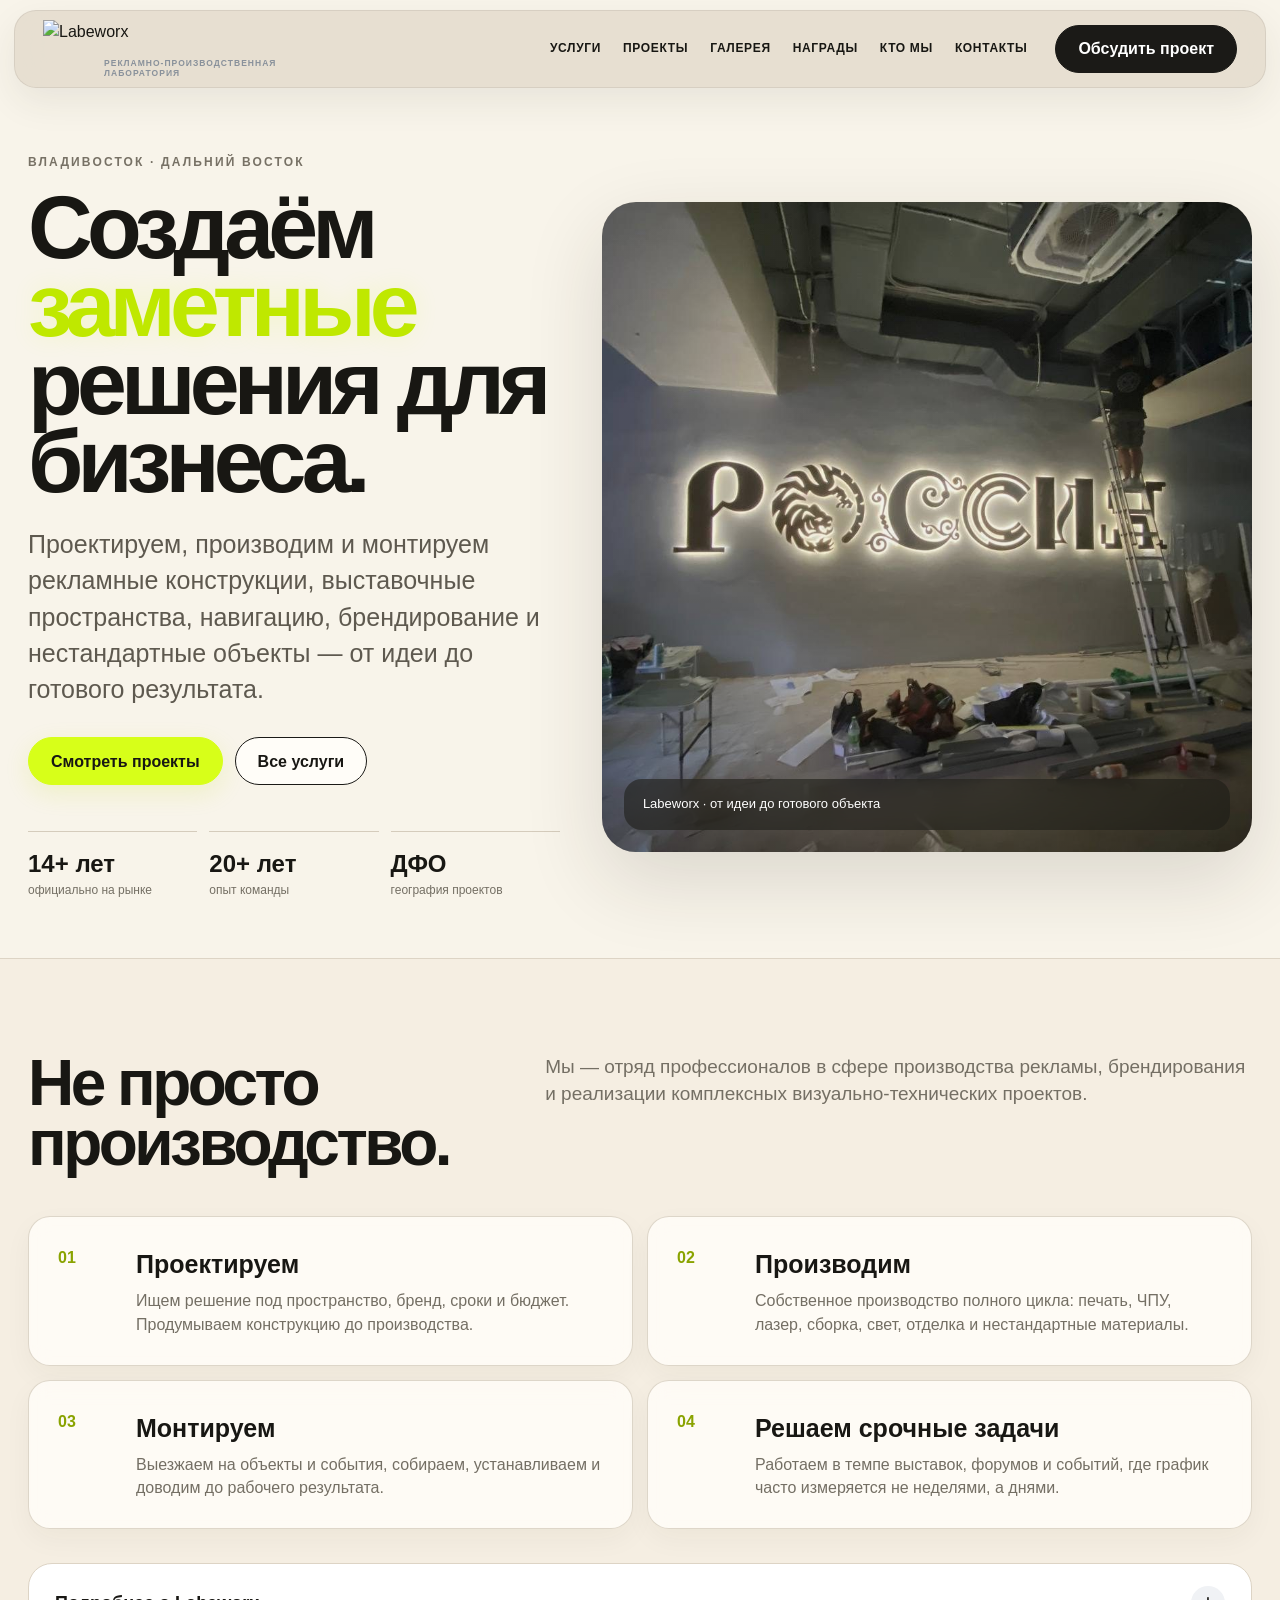
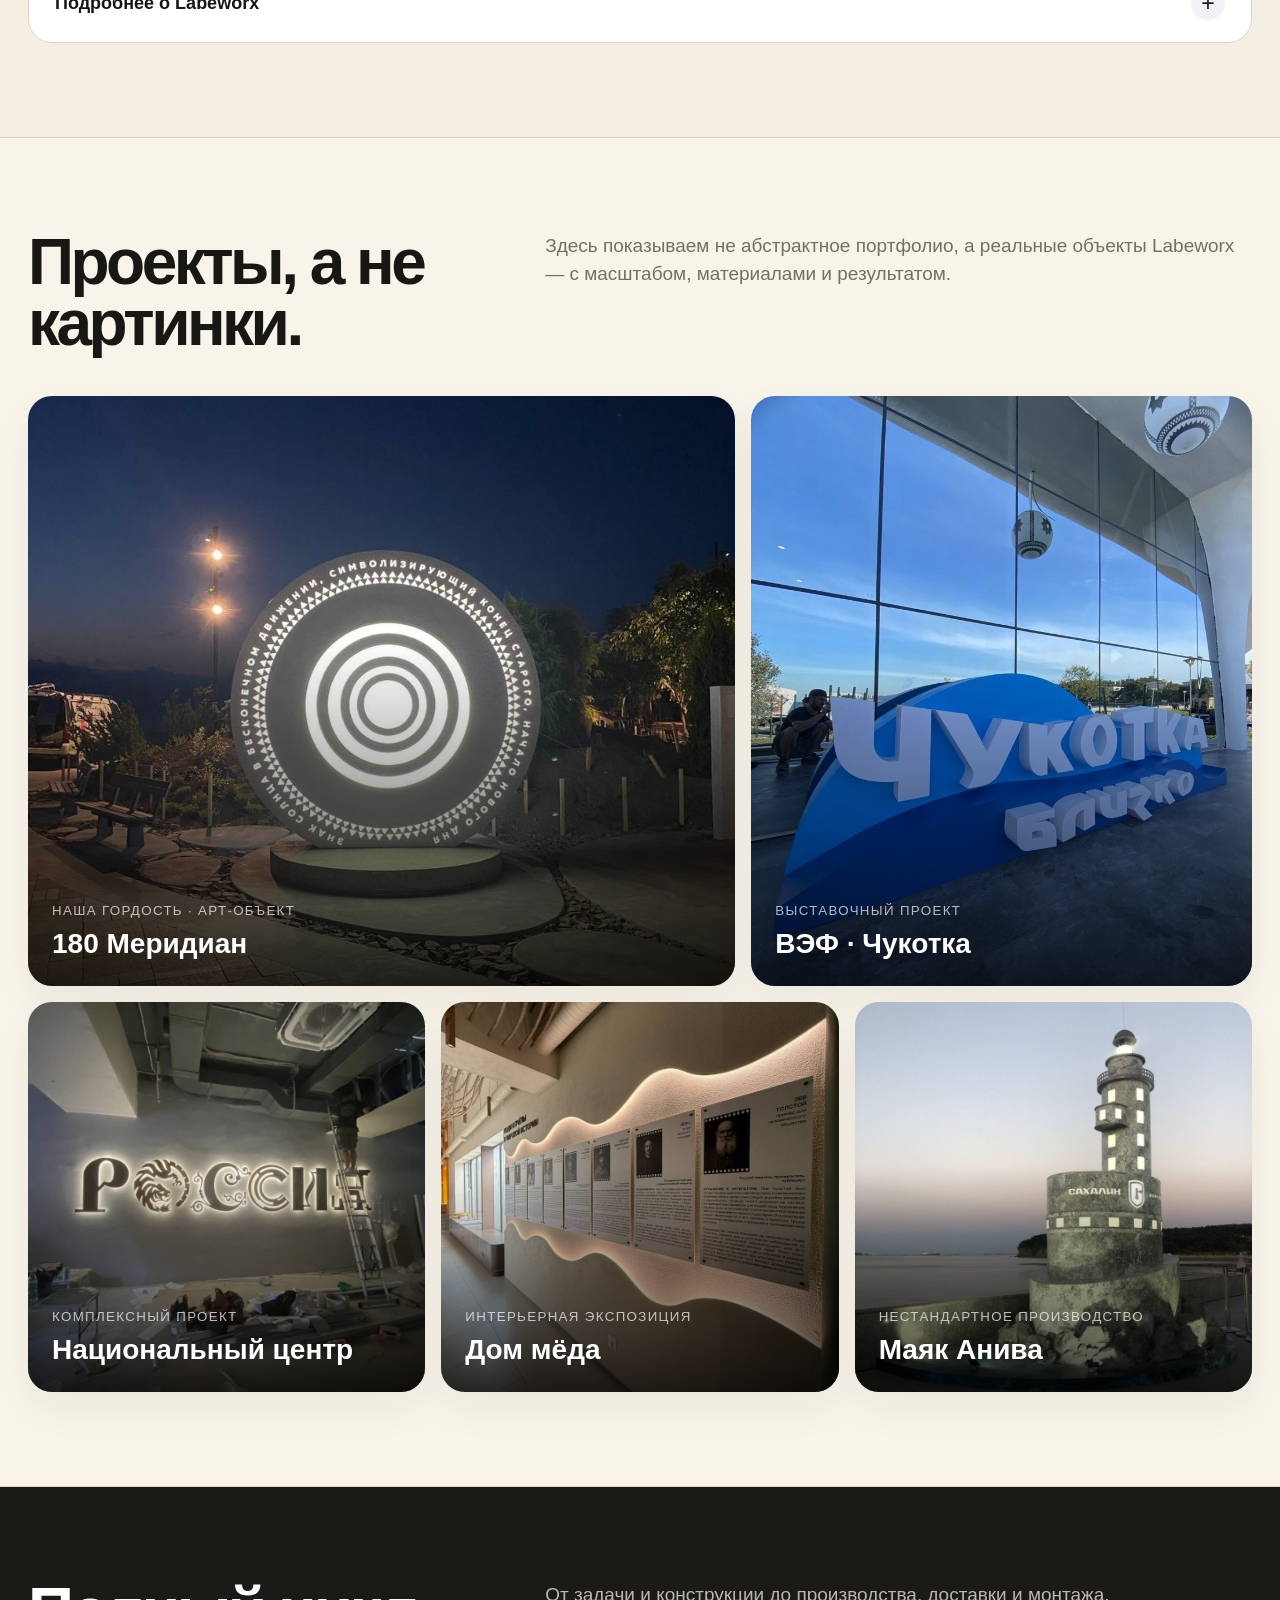
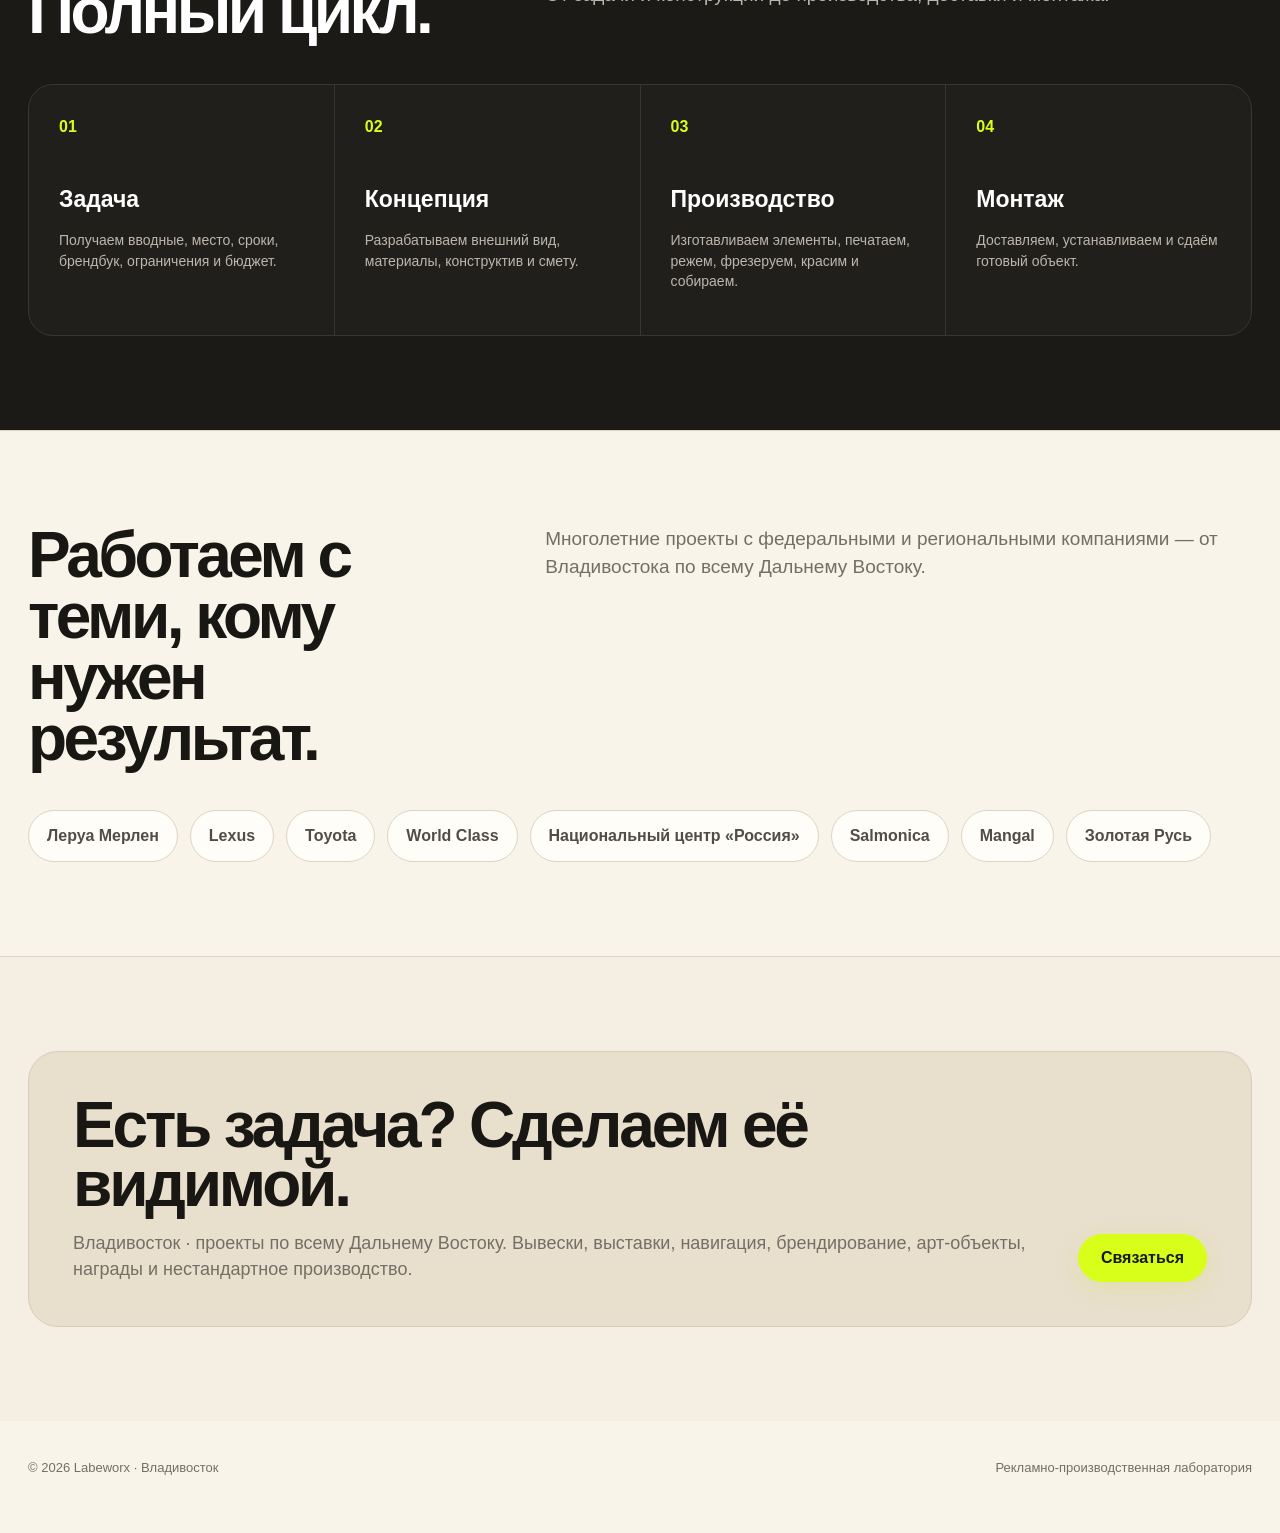
==== commit 1c4bcafe: "Refresh Labeworx home palette assets" ====
--- a/labeworx-preview/index.html
+++ b/labeworx-preview/index.html
@@ -1 +1 @@
-<!doctype html><html lang="ru"><head><meta charset="utf-8"><meta name="viewport" content="width=device-width,initial-scale=1"><meta name="description" content="Labeworx — рекламно-производственная лаборатория во Владивостоке. Вывески, навигация, выставочные конструкции, брендирование, награды и производство под ключ."><title>Labeworx — рекламно-производственная лаборатория</title><script>try{if(sessionStorage.getItem('labeworxBrandSeen')==='1')document.documentElement.classList.add('brand-seen')}catch(e){}</script><link rel="stylesheet" href="styles.css?v=18"><link rel="stylesheet" href="brand.css?v=8"><link rel="stylesheet" href="about.css"></head><body><header class="top"><div class="wrap nav"><div class="brand-lockup"><a class="brand-logo" href="index.html" aria-label="Labeworx"><img class="brand-roller" src="https://static.tildacdn.com/tild3761-6537-4464-b964-363731356361/labeworx2.png" alt=""><img class="brand-full" src="https://static.tildacdn.com/tild6436-6435-4534-a636-333537343338/labeworx_original.png" alt="Labeworx"></a><div class="brand-descriptor"><span>Рекламно-производственная</span><span>лаборатория</span></div></div><nav class="links"><a href="services.html">Услуги</a><a href="projects.html">Проекты</a><a href="gallery.html">Галерея</a><a href="awards.html">Награды</a><a href="#about">Кто мы</a><a href="contacts.html">Контакты</a></nav><a class="nav-cta" href="contacts.html">Обсудить проект</a></div></header><main><section class="hero"><div class="wrap hero-grid"><div><div class="kicker">Владивосток · Дальний Восток</div><h1>Создаём <em>заметные</em> решения для бизнеса.</h1><p>Проектируем, производим и монтируем рекламные конструкции, выставочные пространства, навигацию, брендирование и нестандартные объекты — от идеи до готового результата.</p><div class="actions"><a class="btn primary" href="projects.html">Смотреть проекты</a><a class="btn light" href="services.html">Все услуги</a></div><div class="stats"><div class="stat"><b>14+ лет</b>официально на рынке</div><div class="stat"><b>20+ лет</b>опыт команды</div><div class="stat"><b>ДФО</b>география проектов</div></div></div><a class="hero-media" href="gallery.html" aria-label="Открыть галерею работ"><img id="heroProjectImage" src="assets/projects/ognennye-reysy-14.jpg" alt="Проект Labeworx"></a></div></section><section class="section" id="about"><div class="wrap"><div class="head"><h2>Не просто производство.</h2><p>Мы — отряд профессионалов в сфере производства рекламы, брендирования и реализации комплексных визуально-технических проектов.</p></div><div class="services"><article class="service"><span class="n">01</span><div><h3>Проектируем</h3><p>Ищем решение под пространство, бренд, сроки и бюджет. Продумываем конструкцию до производства.</p></div></article><article class="service"><span class="n">02</span><div><h3>Производим</h3><p>Собственное производство полного цикла: печать, ЧПУ, лазер, сборка, свет, отделка и нестандартные материалы.</p></div></article><article class="service"><span class="n">03</span><div><h3>Монтируем</h3><p>Выезжаем на объекты и события, собираем, устанавливаем и доводим до рабочего результата.</p></div></article><article class="service"><span class="n">04</span><div><h3>Решаем срочные задачи</h3><p>Работаем в темпе выставок, форумов и событий, где график часто измеряется не неделями, а днями.</p></div></article></div><details class="about-original"><summary>Подробнее о Labeworx</summary><div class="about-copy"><div><p class="about-voice">Мы - отряд профессионалов в сфере производства рекламы, брендирования и реализации комплексных визуально-технических проектов.</p><h3>С кем работаем</h3><p>Комплексно ведём в своем регионе таких клиентов, как Леруа Мерлен, Лексус и Тойота центр Владивосток, Золотая Русь, Геометрия Фитнесса, World Class, ресторанная сеть «Mangal», Salmonica (Камчатка), ИСК Эдельвейс, Национальный центр «Россия», Агентство коммуникаций, Сеть магазинов «Винотерра», Аура-Девелопмент, Строительные Инвестиции и много-много еще кого.</p></div><div><h3>Где делаем</h3><p>От Владивостока во всех направлениях! От Якутска до Петропавловска-Камчатского. Везде, где светит солнце, а где не светит — делаем с подсветкой!</p><h3>Как делаем</h3><p>Быстро, качественно и за соответствующий бюджет. Если надо сделать вчера, посмотрите, скорее всего уже готово.</p><p>Понимаем потребности наших клиентов в срочности и оперативности, всегда идем на встречу.</p><p class="about-highlight">Официально компания существует 14 лет, но фактически состав команды занимается своим делом 20 лет и более.</p></div></div></details></div></section><section class="section"><div class="wrap"><div class="head"><h2>Проекты, а не картинки.</h2><p>Здесь показываем не абстрактное портфолио, а реальные объекты Labeworx — с масштабом, материалами и результатом.</p></div><div class="project-grid"><a class="project big" href="projects.html"><img src="assets/projects/180-meridian-14.jpg" alt="180 Меридиан"><span class="shade"></span><div class="caption"><small>Наша гордость · Арт-объект</small><h3>180 Меридиан</h3></div></a><a class="project side" href="projects.html"><img src="assets/projects/vef2025-chukotka-6.jpg" alt="ВЭФ · Чукотка"><span class="shade"></span><div class="caption"><small>Выставочный проект</small><h3>ВЭФ · Чукотка</h3></div></a><a class="project third" href="projects.html"><img src="assets/projects/nacionalnyy-centr-11.jpg" alt="Национальный центр"><span class="shade"></span><div class="caption"><small>Комплексный проект</small><h3>Национальный центр</h3></div></a><a class="project third" href="projects.html"><img src="assets/projects/dom-meda-6.jpg" alt="Дом мёда"><span class="shade"></span><div class="caption"><small>Интерьерная экспозиция</small><h3>Дом мёда</h3></div></a><a class="project third" href="projects.html"><img src="assets/projects/mayak-aniva-2.jpg" alt="Маяк Анива"><span class="shade"></span><div class="caption"><small>Нестандартное производство</small><h3>Маяк Анива</h3></div></a></div></div></section><section class="section band"><div class="wrap"><div class="head"><h2>Полный цикл.</h2><p>От задачи и конструкции до производства, доставки и монтажа.</p></div><div class="process"><div class="step"><b>01</b><h3>Задача</h3><p>Получаем вводные, место, сроки, брендбук, ограничения и бюджет.</p></div><div class="step"><b>02</b><h3>Концепция</h3><p>Разрабатываем внешний вид, материалы, конструктив и смету.</p></div><div class="step"><b>03</b><h3>Производство</h3><p>Изготавливаем элементы, печатаем, режем, фрезеруем, красим и собираем.</p></div><div class="step"><b>04</b><h3>Монтаж</h3><p>Доставляем, устанавливаем и сдаём готовый объект.</p></div></div></div></section><section class="section"><div class="wrap"><div class="head"><h2>Работаем с теми, кому нужен результат.</h2><p>Многолетние проекты с федеральными и региональными компаниями — от Владивостока по всему Дальнему Востоку.</p></div><div class="clientbar"><span class="client">Леруа Мерлен</span><span class="client">Lexus</span><span class="client">Toyota</span><span class="client">World Class</span><span class="client">Национальный центр «Россия»</span><span class="client">Salmonica</span><span class="client">Mangal</span><span class="client">Золотая Русь</span></div></div></section><section class="section"><div class="wrap"><div class="cta"><div><h2>Есть задача? Сделаем её видимой.</h2><p>Владивосток · проекты по всему Дальнему Востоку. Вывески, выставки, навигация, брендирование, арт-объекты, награды и нестандартное производство.</p></div><a class="btn primary" href="contacts.html">Связаться</a></div></div></section></main><footer class="footer"><div class="wrap foot"><span>© 2026 Labeworx · Владивосток</span><span>Рекламно-производственная лаборатория</span></div></footer><script>try{if(!document.documentElement.classList.contains('brand-seen'))sessionStorage.setItem('labeworxBrandSeen','1')}catch(e){}(()=>{const images=['180-meridian-14.jpg','vef2025-chukotka-6.jpg','nacionalnyy-centr-11.jpg','ognennye-reysy-14.jpg','dom-meda-6.jpg','mayak-aniva-2.jpg','atlant-6.jpg','gubernatorskaya-komnata-vef-2026-1.jpg'];const img=document.getElementById('heroProjectImage');if(img){const chosen=images[Math.floor(Math.random()*images.length)];img.src='assets/projects/'+chosen}})();</script></body></html>+<!doctype html><html lang="ru"><head><meta charset="utf-8"><meta name="viewport" content="width=device-width,initial-scale=1"><meta name="description" content="Labeworx — рекламно-производственная лаборатория во Владивостоке. Вывески, навигация, выставочные конструкции, брендирование, награды и производство под ключ."><title>Labeworx — рекламно-производственная лаборатория</title><script>try{if(sessionStorage.getItem('labeworxBrandSeen')==='1')document.documentElement.classList.add('brand-seen')}catch(e){}</script><link rel="stylesheet" href="styles.css?v=19"><link rel="stylesheet" href="brand.css?v=8"><link rel="stylesheet" href="about.css"></head><body><header class="top"><div class="wrap nav"><div class="brand-lockup"><a class="brand-logo" href="index.html" aria-label="Labeworx"><img class="brand-roller" src="https://static.tildacdn.com/tild3761-6537-4464-b964-363731356361/labeworx2.png" alt=""><img class="brand-full" src="https://static.tildacdn.com/tild6436-6435-4534-a636-333537343338/labeworx_original.png" alt="Labeworx"></a><div class="brand-descriptor"><span>Рекламно-производственная</span><span>лаборатория</span></div></div><nav class="links"><a href="services.html">Услуги</a><a href="projects.html">Проекты</a><a href="gallery.html">Галерея</a><a href="awards.html">Награды</a><a href="#about">Кто мы</a><a href="contacts.html">Контакты</a></nav><a class="nav-cta" href="contacts.html">Обсудить проект</a></div></header><main><section class="hero"><div class="wrap hero-grid"><div><div class="kicker">Владивосток · Дальний Восток</div><h1>Создаём <em>заметные</em> решения для бизнеса.</h1><p>Проектируем, производим и монтируем рекламные конструкции, выставочные пространства, навигацию, брендирование и нестандартные объекты — от идеи до готового результата.</p><div class="actions"><a class="btn primary" href="projects.html">Смотреть проекты</a><a class="btn light" href="services.html">Все услуги</a></div><div class="stats"><div class="stat"><b>14+ лет</b>официально на рынке</div><div class="stat"><b>20+ лет</b>опыт команды</div><div class="stat"><b>ДФО</b>география проектов</div></div></div><a class="hero-media" href="gallery.html" aria-label="Открыть галерею работ"><img id="heroProjectImage" src="assets/projects/ognennye-reysy-14.jpg" alt="Проект Labeworx"></a></div></section><section class="section" id="about"><div class="wrap"><div class="head"><h2>Не просто производство.</h2><p>Мы — отряд профессионалов в сфере производства рекламы, брендирования и реализации комплексных визуально-технических проектов.</p></div><div class="services"><article class="service"><span class="n">01</span><div><h3>Проектируем</h3><p>Ищем решение под пространство, бренд, сроки и бюджет. Продумываем конструкцию до производства.</p></div></article><article class="service"><span class="n">02</span><div><h3>Производим</h3><p>Собственное производство полного цикла: печать, ЧПУ, лазер, сборка, свет, отделка и нестандартные материалы.</p></div></article><article class="service"><span class="n">03</span><div><h3>Монтируем</h3><p>Выезжаем на объекты и события, собираем, устанавливаем и доводим до рабочего результата.</p></div></article><article class="service"><span class="n">04</span><div><h3>Решаем срочные задачи</h3><p>Работаем в темпе выставок, форумов и событий, где график часто измеряется не неделями, а днями.</p></div></article></div><details class="about-original"><summary>Подробнее о Labeworx</summary><div class="about-copy"><div><p class="about-voice">Мы - отряд профессионалов в сфере производства рекламы, брендирования и реализации комплексных визуально-технических проектов.</p><h3>С кем работаем</h3><p>Комплексно ведём в своем регионе таких клиентов, как Леруа Мерлен, Лексус и Тойота центр Владивосток, Золотая Русь, Геометрия Фитнесса, World Class, ресторанная сеть «Mangal», Salmonica (Камчатка), ИСК Эдельвейс, Национальный центр «Россия», Агентство коммуникаций, Сеть магазинов «Винотерра», Аура-Девелопмент, Строительные Инвестиции и много-много еще кого.</p></div><div><h3>Где делаем</h3><p>От Владивостока во всех направлениях! От Якутска до Петропавловска-Камчатского. Везде, где светит солнце, а где не светит — делаем с подсветкой!</p><h3>Как делаем</h3><p>Быстро, качественно и за соответствующий бюджет. Если надо сделать вчера, посмотрите, скорее всего уже готово.</p><p>Понимаем потребности наших клиентов в срочности и оперативности, всегда идем на встречу.</p><p class="about-highlight">Официально компания существует 14 лет, но фактически состав команды занимается своим делом 20 лет и более.</p></div></div></details></div></section><section class="section"><div class="wrap"><div class="head"><h2>Проекты, а не картинки.</h2><p>Здесь показываем не абстрактное портфолио, а реальные объекты Labeworx — с масштабом, материалами и результатом.</p></div><div class="project-grid"><a class="project big" href="projects.html"><img src="assets/projects/180-meridian-14.jpg" alt="180 Меридиан"><span class="shade"></span><div class="caption"><small>Наша гордость · Арт-объект</small><h3>180 Меридиан</h3></div></a><a class="project side" href="projects.html"><img src="assets/projects/vef2025-chukotka-6.jpg" alt="ВЭФ · Чукотка"><span class="shade"></span><div class="caption"><small>Выставочный проект</small><h3>ВЭФ · Чукотка</h3></div></a><a class="project third" href="projects.html"><img src="assets/projects/nacionalnyy-centr-11.jpg" alt="Национальный центр"><span class="shade"></span><div class="caption"><small>Комплексный проект</small><h3>Национальный центр</h3></div></a><a class="project third" href="projects.html"><img src="assets/projects/dom-meda-6.jpg" alt="Дом мёда"><span class="shade"></span><div class="caption"><small>Интерьерная экспозиция</small><h3>Дом мёда</h3></div></a><a class="project third" href="projects.html"><img src="assets/projects/mayak-aniva-2.jpg" alt="Маяк Анива"><span class="shade"></span><div class="caption"><small>Нестандартное производство</small><h3>Маяк Анива</h3></div></a></div></div></section><section class="section band"><div class="wrap"><div class="head"><h2>Полный цикл.</h2><p>От задачи и конструкции до производства, доставки и монтажа.</p></div><div class="process"><div class="step"><b>01</b><h3>Задача</h3><p>Получаем вводные, место, сроки, брендбук, ограничения и бюджет.</p></div><div class="step"><b>02</b><h3>Концепция</h3><p>Разрабатываем внешний вид, материалы, конструктив и смету.</p></div><div class="step"><b>03</b><h3>Производство</h3><p>Изготавливаем элементы, печатаем, режем, фрезеруем, красим и собираем.</p></div><div class="step"><b>04</b><h3>Монтаж</h3><p>Доставляем, устанавливаем и сдаём готовый объект.</p></div></div></div></section><section class="section"><div class="wrap"><div class="head"><h2>Работаем с теми, кому нужен результат.</h2><p>Многолетние проекты с федеральными и региональными компаниями — от Владивостока по всему Дальнему Востоку.</p></div><div class="clientbar"><span class="client">Леруа Мерлен</span><span class="client">Lexus</span><span class="client">Toyota</span><span class="client">World Class</span><span class="client">Национальный центр «Россия»</span><span class="client">Salmonica</span><span class="client">Mangal</span><span class="client">Золотая Русь</span></div></div></section><section class="section"><div class="wrap"><div class="cta"><div><h2>Есть задача? Сделаем её видимой.</h2><p>Владивосток · проекты по всему Дальнему Востоку. Вывески, выставки, навигация, брендирование, арт-объекты, награды и нестандартное производство.</p></div><a class="btn primary" href="contacts.html">Связаться</a></div></div></section></main><footer class="footer"><div class="wrap foot"><span>© 2026 Labeworx · Владивосток</span><span>Рекламно-производственная лаборатория</span></div></footer><script>try{if(!document.documentElement.classList.contains('brand-seen'))sessionStorage.setItem('labeworxBrandSeen','1')}catch(e){}(()=>{const images=['180-meridian-14.jpg','vef2025-chukotka-6.jpg','nacionalnyy-centr-11.jpg','ognennye-reysy-14.jpg','dom-meda-6.jpg','mayak-aniva-2.jpg','atlant-6.jpg','gubernatorskaya-komnata-vef-2026-1.jpg'];const img=document.getElementById('heroProjectImage');if(img){const chosen=images[Math.floor(Math.random()*images.length)];img.src='assets/projects/'+chosen}})();</script></body></html>
--- a/labeworx-preview/styles.css
+++ b/labeworx-preview/styles.css
@@ -1 +1 @@
-:root{--bg:#f3eee2;--ink:#171513;--muted:#716a5f;--line:#ddd3c3;--card:#fffdf8;--accent:#d7ff28;--accent-ink:#171513;--dark:#181614;--max:1280px}*{box-sizing:border-box}html{scroll-behavior:smooth}body{margin:0;background:var(--bg);color:var(--ink);font-family:Inter,Arial,Helvetica,sans-serif;line-height:1.45}a{color:inherit;text-decoration:none}img{display:block;width:100%;height:100%;object-fit:cover}.wrap{max-width:var(--max);margin:auto;padding:0 28px}.top{position:sticky;top:0;z-index:50;background:transparent;padding:10px 0 0;pointer-events:none}.nav{min-height:72px;display:flex;align-items:center;gap:28px;background:rgba(255,252,245,.86);backdrop-filter:blur(20px) saturate(1.12);-webkit-backdrop-filter:blur(20px) saturate(1.12);border:1px solid rgba(60,52,42,.10);border-radius:24px;box-shadow:0 12px 34px rgba(42,35,28,.08);pointer-events:auto}.logo{display:flex;align-items:center;gap:13px;margin-right:auto}.mark{width:45px;height:45px;border-radius:50%;background:#111;color:#fff;display:grid;place-items:center;font-weight:900;font-size:24px;letter-spacing:-.13em;padding-right:3px}.logo strong{display:block;font-size:22px;letter-spacing:-.04em}.logo small{display:block;color:var(--muted);font-size:10px;letter-spacing:.11em;text-transform:uppercase}.links{display:flex;gap:23px;font-size:12px;font-weight:760;text-transform:uppercase;letter-spacing:.06em}.links a{position:relative;padding:9px 0}.links a:after{content:'';position:absolute;left:0;right:100%;bottom:4px;height:2px;background:var(--accent);transition:right .25s ease}.links a:hover:after{right:0}.nav-cta,.btn{display:inline-flex;align-items:center;justify-content:center;border-radius:999px;padding:0 22px;min-height:48px;font-weight:750;border:1px solid var(--dark);transition:.25s}.nav-cta{background:var(--dark);color:#fff;box-shadow:inset 0 0 0 1px rgba(255,255,255,.04)}.nav-cta:hover{background:var(--accent);border-color:var(--accent);color:var(--ink)}.btn.primary{background:var(--accent);border-color:var(--accent);color:var(--accent-ink)}.btn.primary:hover{transform:translateY(-2px);box-shadow:0 9px 22px rgba(110,130,0,.14)}.btn.light{background:#fffdf8}.hero{padding:70px 0 54px}.hero-grid{display:grid;grid-template-columns:.9fr 1.1fr;gap:42px;align-items:center}.kicker{color:#786f62;font-size:12px;font-weight:800;text-transform:uppercase;letter-spacing:.18em}.hero h1{font-size:clamp(54px,7vw,106px);letter-spacing:-.065em;line-height:.87;margin:18px 0 24px;max-width:700px}.hero h1 em{font-style:normal;color:#b6ed00;text-shadow:0 1px 0 rgba(255,255,255,.55)}.hero p{font-size:clamp(18px,2vw,25px);color:#5d564c;max-width:690px}.actions{display:flex;gap:12px;flex-wrap:wrap;margin-top:30px}.stats{display:grid;grid-template-columns:repeat(3,1fr);gap:12px;margin-top:46px}.stat{border-top:1px solid #d2c6b5;padding-top:15px;color:var(--muted);font-size:12px}.stat b{display:block;color:var(--ink);font-size:24px}.hero-media{min-height:650px;border-radius:34px;overflow:hidden;background:#e5ddcf;position:relative;box-shadow:0 28px 80px rgba(44,36,27,.14)}.hero-media>img{position:absolute;inset:0;width:100%;height:100%;object-fit:cover}.hero-media:before{content:'';position:absolute;inset:0;z-index:1;background:linear-gradient(180deg,rgba(0,0,0,0),rgba(0,0,0,.04) 62%,rgba(0,0,0,.34))}.hero-media:after{content:'Labeworx · от идеи до готового объекта';position:absolute;z-index:3;left:22px;right:22px;bottom:22px;background:rgba(22,20,17,.66);backdrop-filter:blur(10px);color:#fff;padding:16px 19px;border-radius:18px;font-size:13px}.wordcloud{display:none}.section{padding:94px 0;border-top:1px solid var(--line)}.section:nth-of-type(even):not(.band){background:rgba(255,253,248,.24)}.head{display:grid;grid-template-columns:.8fr 1.2fr;gap:46px;margin-bottom:42px}.head h2{font-size:clamp(38px,5vw,72px);letter-spacing:-.055em;line-height:.95;margin:0}.head p{margin:0;color:var(--muted);font-size:19px;max-width:760px}.project-grid{display:grid;grid-template-columns:repeat(12,1fr);gap:16px}.project{position:relative;border-radius:24px;overflow:hidden;background:#e5ddcf;min-height:320px}.project>img{position:absolute;inset:0;width:100%;height:100%;object-fit:cover;z-index:0}.project.big{grid-column:span 7;min-height:590px}.project.side{grid-column:span 5}.project.third{grid-column:span 4;min-height:390px}.project .shade{position:absolute;inset:0;background:linear-gradient(180deg,transparent 42%,rgba(0,0,0,.78));z-index:1}.project .caption{position:absolute;left:24px;right:24px;bottom:21px;color:#fff;z-index:2}.caption small{opacity:.7;text-transform:uppercase;letter-spacing:.1em}.caption h3{font-size:28px;line-height:1.05;margin:7px 0}.services{display:grid;grid-template-columns:repeat(2,1fr);gap:14px}.service{background:rgba(255,253,248,.78);border:1px solid var(--line);border-radius:22px;padding:29px;display:grid;grid-template-columns:60px 1fr;gap:18px;box-shadow:0 10px 28px rgba(42,35,28,.035)}.service .n{font-weight:800;color:#7e9900}.service h3{margin:0 0 7px;font-size:25px}.service p{margin:0;color:var(--muted)}.band{background:#1c1915;color:#fff}.band .head p{color:#c8c0b4}.process{display:grid;grid-template-columns:repeat(4,1fr);gap:1px;background:#403a32;border:1px solid #403a32;border-radius:25px;overflow:hidden}.step{background:#211e1a;padding:30px;min-height:240px}.step b{color:var(--accent)}.step h3{font-size:23px;margin:45px 0 10px}.step p{color:#c8c0b4;font-size:14px}.clientbar{display:flex;gap:12px;flex-wrap:wrap}.client{border:1px solid var(--line);background:#fffdf8;padding:13px 18px;border-radius:999px;font-weight:700;color:#514a42}.cta{display:grid;grid-template-columns:1fr auto;gap:28px;align-items:end;border-radius:30px;padding:44px;background:#e8dfd0;border:1px solid #ddd2c0}.cta h2{font-size:clamp(40px,5vw,72px);line-height:.93;letter-spacing:-.05em;margin:0 0 15px}.cta p{margin:0;color:var(--muted);font-size:18px}.footer{padding:38px 0 55px}.foot{display:flex;justify-content:space-between;gap:28px;flex-wrap:wrap;color:var(--muted);font-size:13px}.pagehero{padding:90px 0 58px}.pagehero h1{font-size:clamp(56px,8vw,108px);line-height:.9;letter-spacing:-.065em;margin:10px 0 25px}.pagehero p{font-size:20px;color:var(--muted);max-width:760px}.filter{display:flex;gap:9px;flex-wrap:wrap;margin:20px 0 38px}.pill{border:1px solid #d8cebf;border-radius:999px;padding:10px 15px;background:#fffdf8;font-size:13px}.pill:first-child{background:var(--accent);border-color:var(--accent);color:var(--accent-ink)}.contact-grid{display:grid;grid-template-columns:1fr 1fr;gap:18px}.contact-card{background:#fffdf8;border:1px solid var(--line);border-radius:24px;padding:30px}.contact-card h3{font-size:26px;margin-top:0}.contact-card a{color:#7c9800;font-size:21px;font-weight:750}.notice{font-size:12px;color:var(--muted);margin-top:22px}@media(max-width:980px){.top{padding-top:6px}.nav{border-radius:18px}.links{display:none}.hero-grid,.head,.contact-grid{grid-template-columns:1fr}.hero-media{min-height:520px}.project.big,.project.side,.project.third{grid-column:span 12}.services{grid-template-columns:1fr}.process{grid-template-columns:1fr 1fr}}@media(max-width:600px){.wrap{padding:0 17px}.nav{min-height:64px}.logo small{display:none}.nav-cta{display:none}.hero{padding-top:46px}.hero h1{font-size:56px}.hero-media{min-height:430px;border-radius:23px}.stats{grid-template-columns:1fr}.section{padding:70px 0}.process{grid-template-columns:1fr}.cta{grid-template-columns:1fr;padding:28px}.service{grid-template-columns:40px 1fr}.pagehero{padding-top:64px}}+:root{--bg:#f8f4ea;--ink:#181713;--muted:#746f64;--line:#ddd4c5;--card:#fffdf8;--accent:#d7ff19;--accent-ink:#171713;--dark:#1b1a17;--header:#e4dccd;--max:1280px}*{box-sizing:border-box}html{scroll-behavior:smooth}body{margin:0;background:var(--bg);color:var(--ink);font-family:Inter,Arial,Helvetica,sans-serif;line-height:1.45}a{color:inherit;text-decoration:none}img{display:block;width:100%;height:100%;object-fit:cover}.wrap{max-width:var(--max);margin:auto;padding:0 28px}.top{position:sticky;top:10px;z-index:50;background:rgba(228,220,205,.88);backdrop-filter:blur(22px) saturate(1.1);border:1px solid rgba(57,52,44,.09);box-shadow:0 14px 36px rgba(51,45,36,.08);max-width:calc(var(--max) - 28px);margin:0 auto;border-radius:22px}.nav{min-height:76px;display:flex;align-items:center;gap:28px}.logo{display:flex;align-items:center;gap:13px;margin-right:auto}.mark{width:45px;height:45px;border-radius:50%;background:#111;color:#fff;display:grid;place-items:center;font-weight:900;font-size:24px;letter-spacing:-.13em;padding-right:3px}.logo strong{display:block;font-size:22px;letter-spacing:-.04em}.logo small{display:block;color:var(--muted);font-size:10px;letter-spacing:.11em;text-transform:uppercase}.links{display:flex;gap:22px;font-size:12px;font-weight:800;text-transform:uppercase;letter-spacing:.055em}.links a{position:relative}.links a:after{content:'';position:absolute;left:0;right:100%;bottom:-7px;height:2px;background:var(--accent);transition:.22s}.links a:hover:after{right:0}.nav-cta,.btn{display:inline-flex;align-items:center;justify-content:center;border-radius:999px;padding:0 22px;min-height:48px;font-weight:750;border:1px solid var(--dark);transition:.2s}.nav-cta{background:var(--dark);color:#fff}.nav-cta:hover,.btn.primary:hover{transform:translateY(-1px)}.btn.primary{background:var(--accent);border-color:var(--accent);color:var(--accent-ink);box-shadow:0 8px 24px rgba(191,224,20,.16)}.btn.light{background:#fffdf8}.hero{padding:76px 0 58px}.hero-grid{display:grid;grid-template-columns:.9fr 1.1fr;gap:42px;align-items:center}.kicker{color:#777165;font-size:12px;font-weight:800;text-transform:uppercase;letter-spacing:.18em}.hero h1{font-size:clamp(54px,7vw,106px);letter-spacing:-.065em;line-height:.87;margin:18px 0 24px;max-width:700px}.hero h1 em{font-style:normal;color:#bfe800;text-shadow:0 0 24px rgba(215,255,25,.14)}.hero p{font-size:clamp(18px,2vw,25px);color:#5e594f;max-width:690px}.actions{display:flex;gap:12px;flex-wrap:wrap;margin-top:30px}.stats{display:grid;grid-template-columns:repeat(3,1fr);gap:12px;margin-top:46px}.stat{border-top:1px solid #d5ccbc;padding-top:15px;color:var(--muted);font-size:12px}.stat b{display:block;color:var(--ink);font-size:24px}.hero-media{min-height:650px;border-radius:34px;overflow:hidden;background:#e6dece;position:relative;box-shadow:0 28px 80px rgba(43,37,29,.14)}.hero-media>img{position:absolute;inset:0;width:100%;height:100%;object-fit:cover}.hero-media:before{content:'';position:absolute;inset:0;z-index:1;background:linear-gradient(180deg,rgba(0,0,0,.01),rgba(0,0,0,.06) 60%,rgba(0,0,0,.32))}.hero-media:after{content:'Labeworx · от идеи до готового объекта';position:absolute;z-index:3;left:22px;right:22px;bottom:22px;background:rgba(28,27,23,.56);backdrop-filter:blur(12px);color:#fff;padding:16px 19px;border-radius:18px;font-size:13px}.wordcloud{display:none}.section{padding:94px 0;border-top:1px solid var(--line)}.section:nth-of-type(even):not(.band){background:rgba(236,226,210,.34)}.head{display:grid;grid-template-columns:.8fr 1.2fr;gap:46px;margin-bottom:42px}.head h2{font-size:clamp(38px,5vw,72px);letter-spacing:-.055em;line-height:.95;margin:0}.head p{margin:0;color:var(--muted);font-size:19px;max-width:760px}.project-grid{display:grid;grid-template-columns:repeat(12,1fr);gap:16px}.project{position:relative;border-radius:24px;overflow:hidden;background:#e5ddcf;min-height:320px;box-shadow:0 16px 40px rgba(42,36,28,.06)}.project>img{position:absolute;inset:0;width:100%;height:100%;object-fit:cover;z-index:0}.project.big{grid-column:span 7;min-height:590px}.project.side{grid-column:span 5}.project.third{grid-column:span 4;min-height:390px}.project .shade{position:absolute;inset:0;background:linear-gradient(180deg,transparent 42%,rgba(0,0,0,.78));z-index:1}.project .caption{position:absolute;left:24px;right:24px;bottom:21px;color:#fff;z-index:2}.caption small{opacity:.7;text-transform:uppercase;letter-spacing:.1em}.caption h3{font-size:28px;line-height:1.05;margin:7px 0}.services{display:grid;grid-template-columns:repeat(2,1fr);gap:14px}.service{background:rgba(255,253,248,.84);backdrop-filter:blur(10px);border:1px solid rgba(187,174,153,.48);border-radius:22px;padding:29px;display:grid;grid-template-columns:60px 1fr;gap:18px;box-shadow:0 10px 28px rgba(51,44,34,.045)}.service .n{font-weight:900;color:#8aa300}.service h3{margin:0 0 7px;font-size:25px}.service p{margin:0;color:var(--muted)}.band{background:var(--dark);color:#fff}.band .head p{color:#bdb6af}.process{display:grid;grid-template-columns:repeat(4,1fr);gap:1px;background:#3a3531;border:1px solid #3a3531;border-radius:25px;overflow:hidden}.step{background:#211f1b;padding:30px;min-height:240px}.step b{color:var(--accent)}.step h3{font-size:23px;margin:45px 0 10px}.step p{color:#bdb6af;font-size:14px}.clientbar{display:flex;gap:12px;flex-wrap:wrap}.client{border:1px solid var(--line);background:#fffdf8;padding:13px 18px;border-radius:999px;font-weight:700;color:#514c47}.cta{display:grid;grid-template-columns:1fr auto;gap:28px;align-items:end;border-radius:30px;padding:44px;background:#e9dfcd;border:1px solid #d8ccb8}.cta h2{font-size:clamp(40px,5vw,72px);line-height:.93;letter-spacing:-.05em;margin:0 0 15px}.cta p{margin:0;color:var(--muted);font-size:18px}.footer{padding:38px 0 55px}.foot{display:flex;justify-content:space-between;gap:28px;flex-wrap:wrap;color:var(--muted);font-size:13px}.pagehero{padding:96px 0 58px}.pagehero h1{font-size:clamp(56px,8vw,108px);line-height:.9;letter-spacing:-.065em;margin:10px 0 25px}.pagehero p{font-size:20px;color:var(--muted);max-width:760px}.filter{display:flex;gap:9px;flex-wrap:wrap;margin:20px 0 38px}.pill{border:1px solid #d8cfbf;border-radius:999px;padding:10px 15px;background:#fffdf8;font-size:13px}.pill:first-child{background:var(--accent);border-color:var(--accent);color:var(--accent-ink)}.contact-grid{display:grid;grid-template-columns:1fr 1fr;gap:18px}.contact-card{background:#fffdf8;border:1px solid var(--line);border-radius:24px;padding:30px;box-shadow:0 12px 30px rgba(42,36,28,.05)}.contact-card h3{font-size:26px;margin-top:0}.contact-card a{color:#789400;font-size:21px;font-weight:750}.notice{font-size:12px;color:var(--muted);margin-top:22px}@media(max-width:1180px){.links{gap:15px;font-size:11px}}@media(max-width:980px){.links{display:none}.hero-grid,.head,.contact-grid{grid-template-columns:1fr}.hero-media{min-height:520px}.project.big,.project.side,.project.third{grid-column:span 12}.services{grid-template-columns:1fr}.process{grid-template-columns:1fr 1fr}.top{top:6px;max-width:calc(100% - 16px)}}@media(max-width:600px){.wrap{padding:0 17px}.nav{min-height:66px}.logo small{display:none}.nav-cta{display:none}.hero{padding-top:48px}.hero h1{font-size:56px}.hero-media{min-height:430px;border-radius:23px}.stats{grid-template-columns:1fr}.section{padding:70px 0}.process{grid-template-columns:1fr}.cta{grid-template-columns:1fr;padding:28px}.service{grid-template-columns:40px 1fr}.pagehero{padding-top:66px}.top{border-radius:18px}}
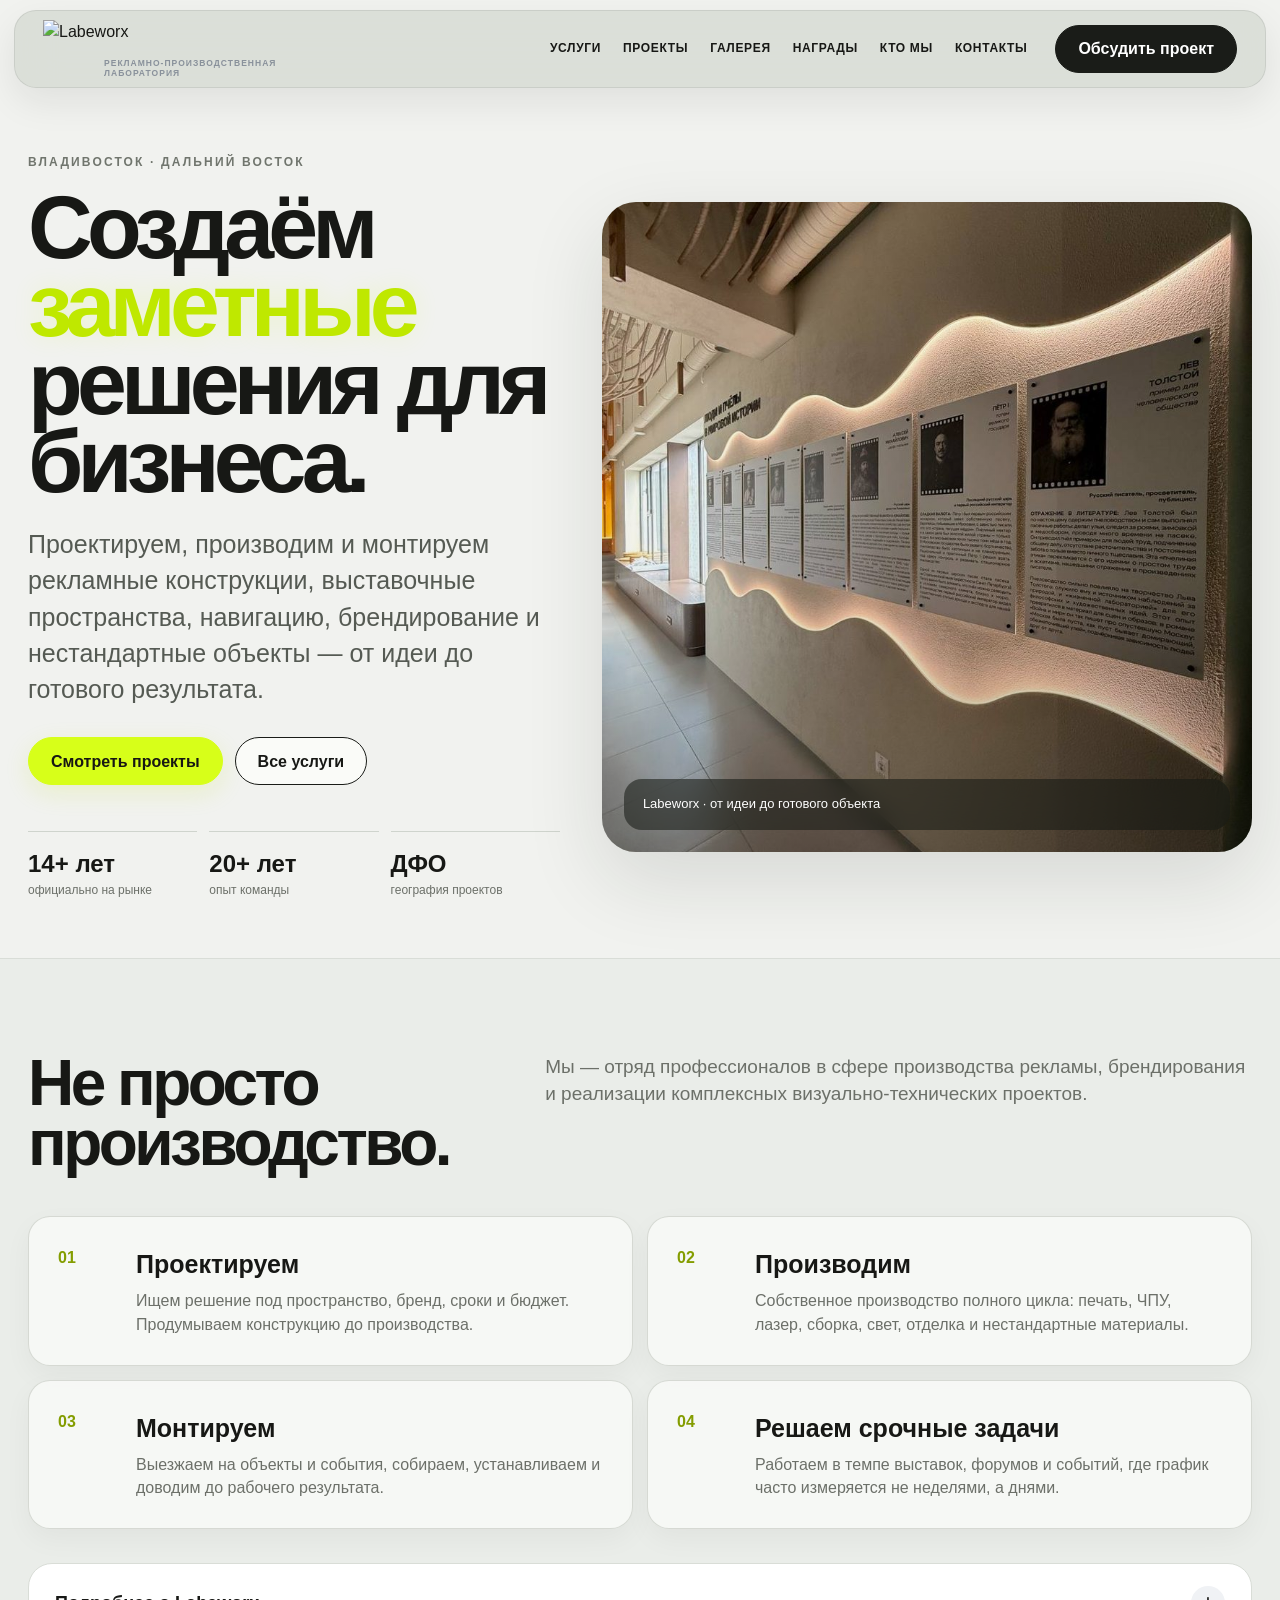
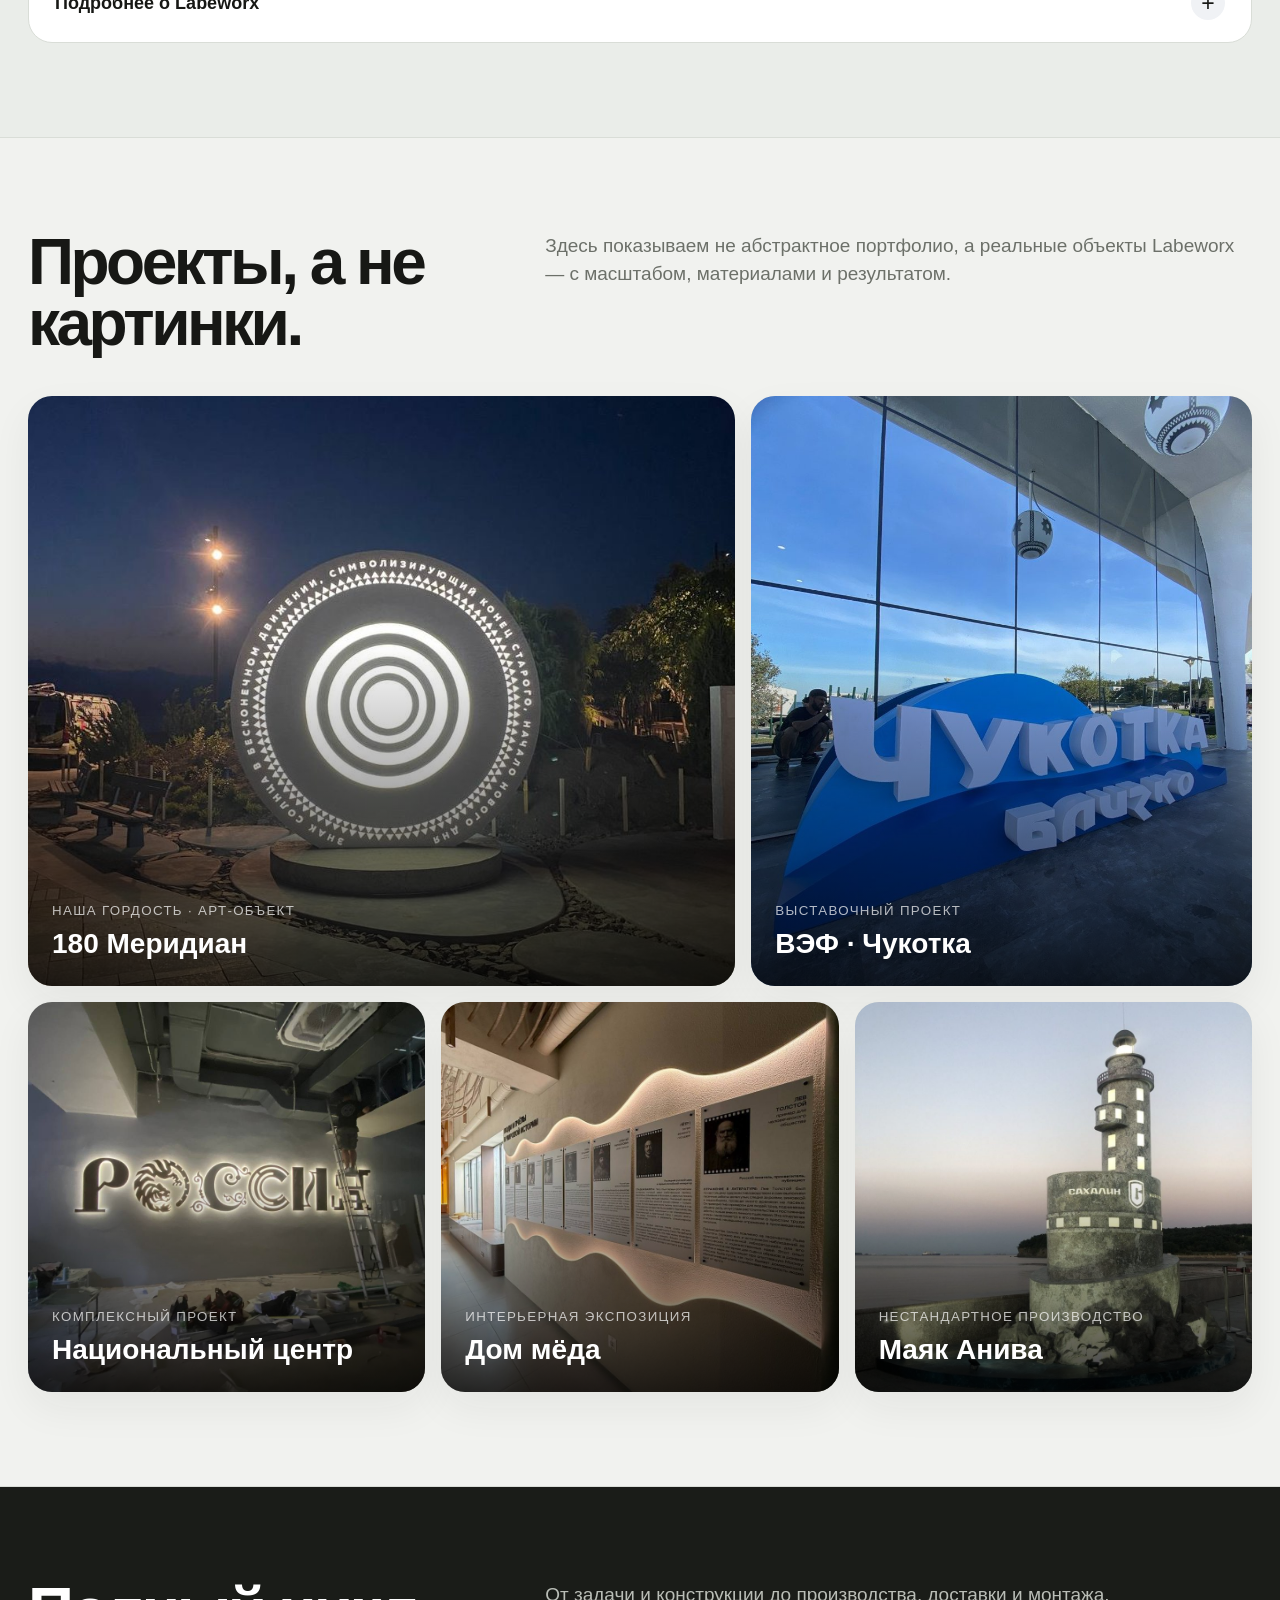
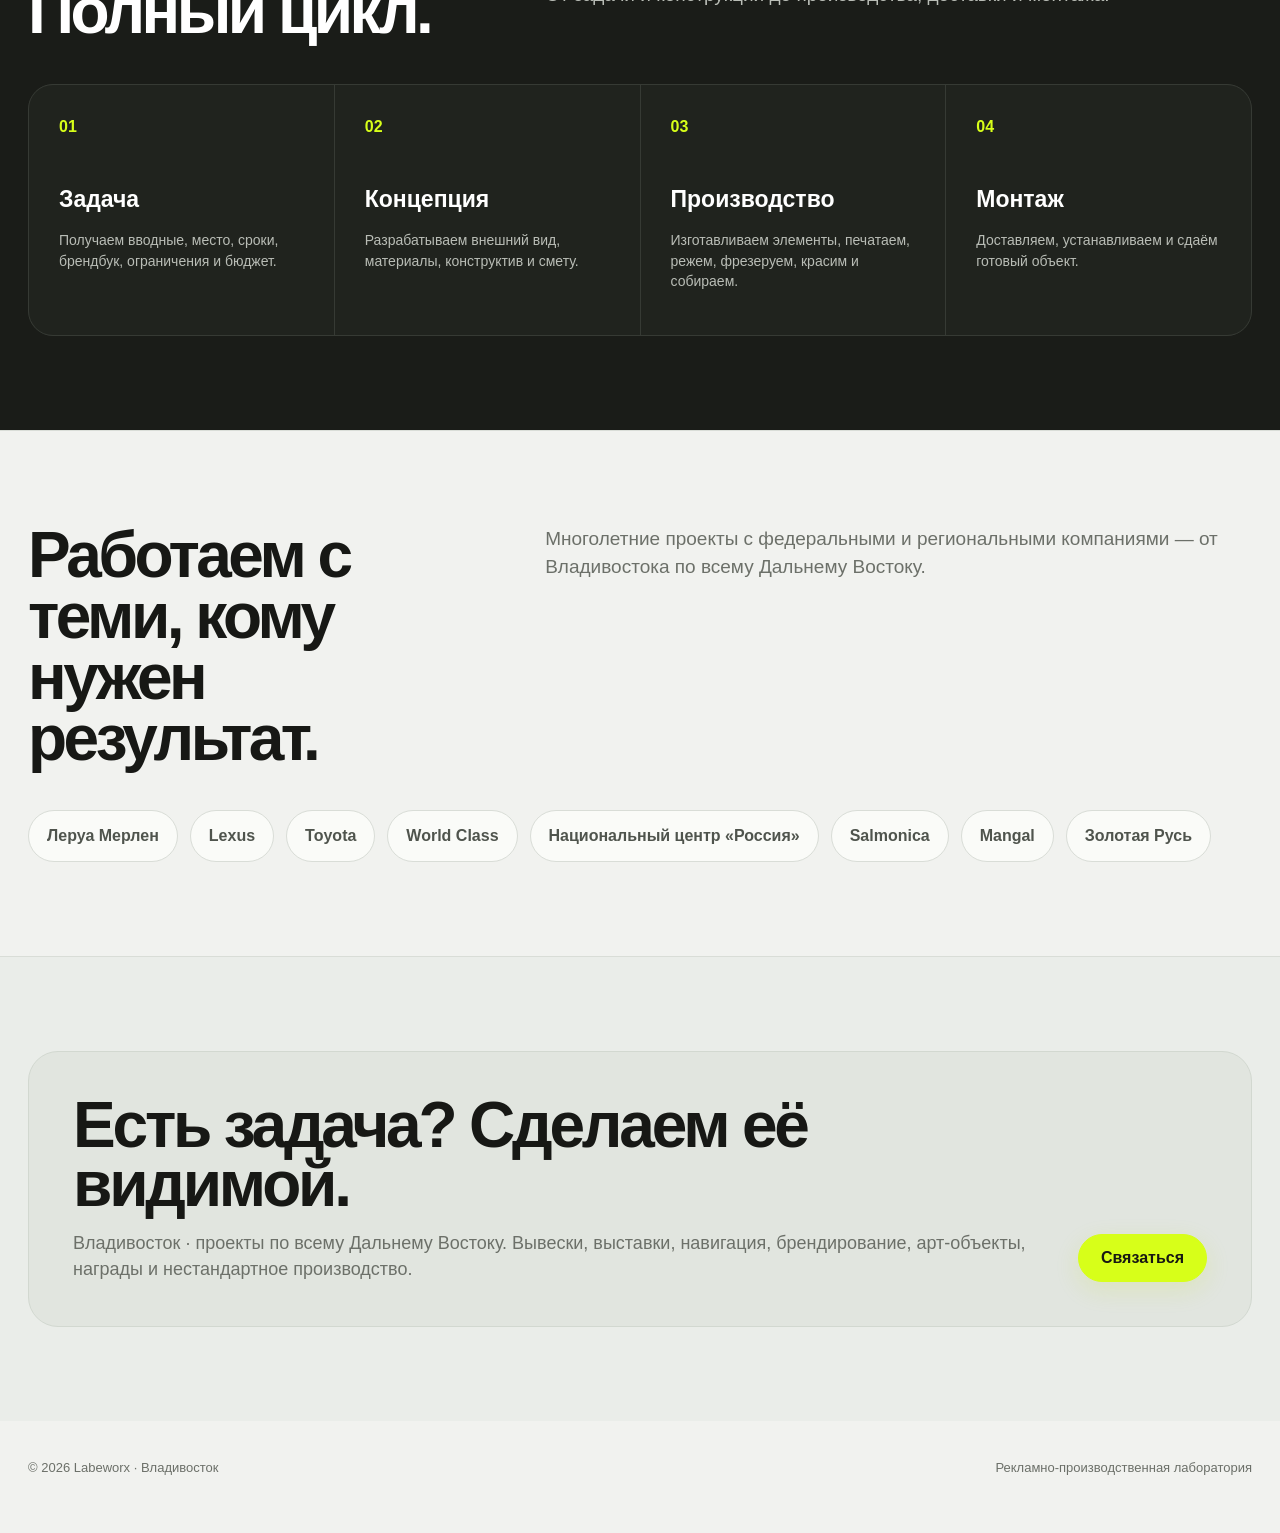
==== commit f93cbd59: "Enable shared mobile menu on home page" ====
--- a/labeworx-preview/index.html
+++ b/labeworx-preview/index.html
@@ -1 +1 @@
-<!doctype html><html lang="ru"><head><meta charset="utf-8"><meta name="viewport" content="width=device-width,initial-scale=1"><meta name="description" content="Labeworx — рекламно-производственная лаборатория во Владивостоке. Вывески, навигация, выставочные конструкции, брендирование, награды и производство под ключ."><title>Labeworx — рекламно-производственная лаборатория</title><script>try{if(sessionStorage.getItem('labeworxBrandSeen')==='1')document.documentElement.classList.add('brand-seen')}catch(e){}</script><link rel="stylesheet" href="styles.css?v=19"><link rel="stylesheet" href="brand.css?v=8"><link rel="stylesheet" href="about.css"></head><body><header class="top"><div class="wrap nav"><div class="brand-lockup"><a class="brand-logo" href="index.html" aria-label="Labeworx"><img class="brand-roller" src="https://static.tildacdn.com/tild3761-6537-4464-b964-363731356361/labeworx2.png" alt=""><img class="brand-full" src="https://static.tildacdn.com/tild6436-6435-4534-a636-333537343338/labeworx_original.png" alt="Labeworx"></a><div class="brand-descriptor"><span>Рекламно-производственная</span><span>лаборатория</span></div></div><nav class="links"><a href="services.html">Услуги</a><a href="projects.html">Проекты</a><a href="gallery.html">Галерея</a><a href="awards.html">Награды</a><a href="#about">Кто мы</a><a href="contacts.html">Контакты</a></nav><a class="nav-cta" href="contacts.html">Обсудить проект</a></div></header><main><section class="hero"><div class="wrap hero-grid"><div><div class="kicker">Владивосток · Дальний Восток</div><h1>Создаём <em>заметные</em> решения для бизнеса.</h1><p>Проектируем, производим и монтируем рекламные конструкции, выставочные пространства, навигацию, брендирование и нестандартные объекты — от идеи до готового результата.</p><div class="actions"><a class="btn primary" href="projects.html">Смотреть проекты</a><a class="btn light" href="services.html">Все услуги</a></div><div class="stats"><div class="stat"><b>14+ лет</b>официально на рынке</div><div class="stat"><b>20+ лет</b>опыт команды</div><div class="stat"><b>ДФО</b>география проектов</div></div></div><a class="hero-media" href="gallery.html" aria-label="Открыть галерею работ"><img id="heroProjectImage" src="assets/projects/ognennye-reysy-14.jpg" alt="Проект Labeworx"></a></div></section><section class="section" id="about"><div class="wrap"><div class="head"><h2>Не просто производство.</h2><p>Мы — отряд профессионалов в сфере производства рекламы, брендирования и реализации комплексных визуально-технических проектов.</p></div><div class="services"><article class="service"><span class="n">01</span><div><h3>Проектируем</h3><p>Ищем решение под пространство, бренд, сроки и бюджет. Продумываем конструкцию до производства.</p></div></article><article class="service"><span class="n">02</span><div><h3>Производим</h3><p>Собственное производство полного цикла: печать, ЧПУ, лазер, сборка, свет, отделка и нестандартные материалы.</p></div></article><article class="service"><span class="n">03</span><div><h3>Монтируем</h3><p>Выезжаем на объекты и события, собираем, устанавливаем и доводим до рабочего результата.</p></div></article><article class="service"><span class="n">04</span><div><h3>Решаем срочные задачи</h3><p>Работаем в темпе выставок, форумов и событий, где график часто измеряется не неделями, а днями.</p></div></article></div><details class="about-original"><summary>Подробнее о Labeworx</summary><div class="about-copy"><div><p class="about-voice">Мы - отряд профессионалов в сфере производства рекламы, брендирования и реализации комплексных визуально-технических проектов.</p><h3>С кем работаем</h3><p>Комплексно ведём в своем регионе таких клиентов, как Леруа Мерлен, Лексус и Тойота центр Владивосток, Золотая Русь, Геометрия Фитнесса, World Class, ресторанная сеть «Mangal», Salmonica (Камчатка), ИСК Эдельвейс, Национальный центр «Россия», Агентство коммуникаций, Сеть магазинов «Винотерра», Аура-Девелопмент, Строительные Инвестиции и много-много еще кого.</p></div><div><h3>Где делаем</h3><p>От Владивостока во всех направлениях! От Якутска до Петропавловска-Камчатского. Везде, где светит солнце, а где не светит — делаем с подсветкой!</p><h3>Как делаем</h3><p>Быстро, качественно и за соответствующий бюджет. Если надо сделать вчера, посмотрите, скорее всего уже готово.</p><p>Понимаем потребности наших клиентов в срочности и оперативности, всегда идем на встречу.</p><p class="about-highlight">Официально компания существует 14 лет, но фактически состав команды занимается своим делом 20 лет и более.</p></div></div></details></div></section><section class="section"><div class="wrap"><div class="head"><h2>Проекты, а не картинки.</h2><p>Здесь показываем не абстрактное портфолио, а реальные объекты Labeworx — с масштабом, материалами и результатом.</p></div><div class="project-grid"><a class="project big" href="projects.html"><img src="assets/projects/180-meridian-14.jpg" alt="180 Меридиан"><span class="shade"></span><div class="caption"><small>Наша гордость · Арт-объект</small><h3>180 Меридиан</h3></div></a><a class="project side" href="projects.html"><img src="assets/projects/vef2025-chukotka-6.jpg" alt="ВЭФ · Чукотка"><span class="shade"></span><div class="caption"><small>Выставочный проект</small><h3>ВЭФ · Чукотка</h3></div></a><a class="project third" href="projects.html"><img src="assets/projects/nacionalnyy-centr-11.jpg" alt="Национальный центр"><span class="shade"></span><div class="caption"><small>Комплексный проект</small><h3>Национальный центр</h3></div></a><a class="project third" href="projects.html"><img src="assets/projects/dom-meda-6.jpg" alt="Дом мёда"><span class="shade"></span><div class="caption"><small>Интерьерная экспозиция</small><h3>Дом мёда</h3></div></a><a class="project third" href="projects.html"><img src="assets/projects/mayak-aniva-2.jpg" alt="Маяк Анива"><span class="shade"></span><div class="caption"><small>Нестандартное производство</small><h3>Маяк Анива</h3></div></a></div></div></section><section class="section band"><div class="wrap"><div class="head"><h2>Полный цикл.</h2><p>От задачи и конструкции до производства, доставки и монтажа.</p></div><div class="process"><div class="step"><b>01</b><h3>Задача</h3><p>Получаем вводные, место, сроки, брендбук, ограничения и бюджет.</p></div><div class="step"><b>02</b><h3>Концепция</h3><p>Разрабатываем внешний вид, материалы, конструктив и смету.</p></div><div class="step"><b>03</b><h3>Производство</h3><p>Изготавливаем элементы, печатаем, режем, фрезеруем, красим и собираем.</p></div><div class="step"><b>04</b><h3>Монтаж</h3><p>Доставляем, устанавливаем и сдаём готовый объект.</p></div></div></div></section><section class="section"><div class="wrap"><div class="head"><h2>Работаем с теми, кому нужен результат.</h2><p>Многолетние проекты с федеральными и региональными компаниями — от Владивостока по всему Дальнему Востоку.</p></div><div class="clientbar"><span class="client">Леруа Мерлен</span><span class="client">Lexus</span><span class="client">Toyota</span><span class="client">World Class</span><span class="client">Национальный центр «Россия»</span><span class="client">Salmonica</span><span class="client">Mangal</span><span class="client">Золотая Русь</span></div></div></section><section class="section"><div class="wrap"><div class="cta"><div><h2>Есть задача? Сделаем её видимой.</h2><p>Владивосток · проекты по всему Дальнему Востоку. Вывески, выставки, навигация, брендирование, арт-объекты, награды и нестандартное производство.</p></div><a class="btn primary" href="contacts.html">Связаться</a></div></div></section></main><footer class="footer"><div class="wrap foot"><span>© 2026 Labeworx · Владивосток</span><span>Рекламно-производственная лаборатория</span></div></footer><script>try{if(!document.documentElement.classList.contains('brand-seen'))sessionStorage.setItem('labeworxBrandSeen','1')}catch(e){}(()=>{const images=['180-meridian-14.jpg','vef2025-chukotka-6.jpg','nacionalnyy-centr-11.jpg','ognennye-reysy-14.jpg','dom-meda-6.jpg','mayak-aniva-2.jpg','atlant-6.jpg','gubernatorskaya-komnata-vef-2026-1.jpg'];const img=document.getElementById('heroProjectImage');if(img){const chosen=images[Math.floor(Math.random()*images.length)];img.src='assets/projects/'+chosen}})();</script></body></html>+<!doctype html><html lang="ru"><head><meta charset="utf-8"><meta name="viewport" content="width=device-width,initial-scale=1"><meta name="description" content="Labeworx — рекламно-производственная лаборатория во Владивостоке. Вывески, навигация, выставочные конструкции, брендирование, награды и производство под ключ."><title>Labeworx — рекламно-производственная лаборатория</title><script>try{if(sessionStorage.getItem('labeworxBrandSeen')==='1')document.documentElement.classList.add('brand-seen')}catch(e){}</script><link rel="stylesheet" href="styles.css?v=20"><link rel="stylesheet" href="brand.css?v=8"><link rel="stylesheet" href="about.css"></head><body><header class="top"><div class="wrap nav"><div class="brand-lockup"><a class="brand-logo" href="index.html" aria-label="Labeworx"><img class="brand-roller" src="https://static.tildacdn.com/tild3761-6537-4464-b964-363731356361/labeworx2.png" alt=""><img class="brand-full" src="https://static.tildacdn.com/tild6436-6435-4534-a636-333537343338/labeworx_original.png" alt="Labeworx"></a><div class="brand-descriptor"><span>Рекламно-производственная</span><span>лаборатория</span></div></div><nav class="links"><a href="services.html">Услуги</a><a href="projects.html">Проекты</a><a href="gallery.html">Галерея</a><a href="awards.html">Награды</a><a href="#about">Кто мы</a><a href="contacts.html">Контакты</a></nav><a class="nav-cta" href="contacts.html">Обсудить проект</a></div></header><main><section class="hero"><div class="wrap hero-grid"><div><div class="kicker">Владивосток · Дальний Восток</div><h1>Создаём <em>заметные</em> решения для бизнеса.</h1><p>Проектируем, производим и монтируем рекламные конструкции, выставочные пространства, навигацию, брендирование и нестандартные объекты — от идеи до готового результата.</p><div class="actions"><a class="btn primary" href="projects.html">Смотреть проекты</a><a class="btn light" href="services.html">Все услуги</a></div><div class="stats"><div class="stat"><b>14+ лет</b>официально на рынке</div><div class="stat"><b>20+ лет</b>опыт команды</div><div class="stat"><b>ДФО</b>география проектов</div></div></div><a class="hero-media" href="gallery.html" aria-label="Открыть галерею работ"><img id="heroProjectImage" src="assets/projects/ognennye-reysy-14.jpg" alt="Проект Labeworx"></a></div></section><section class="section" id="about"><div class="wrap"><div class="head"><h2>Не просто производство.</h2><p>Мы — отряд профессионалов в сфере производства рекламы, брендирования и реализации комплексных визуально-технических проектов.</p></div><div class="services"><article class="service"><span class="n">01</span><div><h3>Проектируем</h3><p>Ищем решение под пространство, бренд, сроки и бюджет. Продумываем конструкцию до производства.</p></div></article><article class="service"><span class="n">02</span><div><h3>Производим</h3><p>Собственное производство полного цикла: печать, ЧПУ, лазер, сборка, свет, отделка и нестандартные материалы.</p></div></article><article class="service"><span class="n">03</span><div><h3>Монтируем</h3><p>Выезжаем на объекты и события, собираем, устанавливаем и доводим до рабочего результата.</p></div></article><article class="service"><span class="n">04</span><div><h3>Решаем срочные задачи</h3><p>Работаем в темпе выставок, форумов и событий, где график часто измеряется не неделями, а днями.</p></div></article></div><details class="about-original"><summary>Подробнее о Labeworx</summary><div class="about-copy"><div><p class="about-voice">Мы - отряд профессионалов в сфере производства рекламы, брендирования и реализации комплексных визуально-технических проектов.</p><h3>С кем работаем</h3><p>Комплексно ведём в своем регионе таких клиентов, как Леруа Мерлен, Лексус и Тойота центр Владивосток, Золотая Русь, Геометрия Фитнесса, World Class, ресторанная сеть «Mangal», Salmonica (Камчатка), ИСК Эдельвейс, Национальный центр «Россия», Агентство коммуникаций, Сеть магазинов «Винотерра», Аура-Девелопмент, Строительные Инвестиции и много-много еще кого.</p></div><div><h3>Где делаем</h3><p>От Владивостока во всех направлениях! От Якутска до Петропавловска-Камчатского. Везде, где светит солнце, а где не светит — делаем с подсветкой!</p><h3>Как делаем</h3><p>Быстро, качественно и за соответствующий бюджет. Если надо сделать вчера, посмотрите, скорее всего уже готово.</p><p>Понимаем потребности наших клиентов в срочности и оперативности, всегда идем на встречу.</p><p class="about-highlight">Официально компания существует 14 лет, но фактически состав команды занимается своим делом 20 лет и более.</p></div></div></details></div></section><section class="section"><div class="wrap"><div class="head"><h2>Проекты, а не картинки.</h2><p>Здесь показываем не абстрактное портфолио, а реальные объекты Labeworx — с масштабом, материалами и результатом.</p></div><div class="project-grid"><a class="project big" href="projects.html"><img src="assets/projects/180-meridian-14.jpg" alt="180 Меридиан"><span class="shade"></span><div class="caption"><small>Наша гордость · Арт-объект</small><h3>180 Меридиан</h3></div></a><a class="project side" href="projects.html"><img src="assets/projects/vef2025-chukotka-6.jpg" alt="ВЭФ · Чукотка"><span class="shade"></span><div class="caption"><small>Выставочный проект</small><h3>ВЭФ · Чукотка</h3></div></a><a class="project third" href="projects.html"><img src="assets/projects/nacionalnyy-centr-11.jpg" alt="Национальный центр"><span class="shade"></span><div class="caption"><small>Комплексный проект</small><h3>Национальный центр</h3></div></a><a class="project third" href="projects.html"><img src="assets/projects/dom-meda-6.jpg" alt="Дом мёда"><span class="shade"></span><div class="caption"><small>Интерьерная экспозиция</small><h3>Дом мёда</h3></div></a><a class="project third" href="projects.html"><img src="assets/projects/mayak-aniva-2.jpg" alt="Маяк Анива"><span class="shade"></span><div class="caption"><small>Нестандартное производство</small><h3>Маяк Анива</h3></div></a></div></div></section><section class="section band"><div class="wrap"><div class="head"><h2>Полный цикл.</h2><p>От задачи и конструкции до производства, доставки и монтажа.</p></div><div class="process"><div class="step"><b>01</b><h3>Задача</h3><p>Получаем вводные, место, сроки, брендбук, ограничения и бюджет.</p></div><div class="step"><b>02</b><h3>Концепция</h3><p>Разрабатываем внешний вид, материалы, конструктив и смету.</p></div><div class="step"><b>03</b><h3>Производство</h3><p>Изготавливаем элементы, печатаем, режем, фрезеруем, красим и собираем.</p></div><div class="step"><b>04</b><h3>Монтаж</h3><p>Доставляем, устанавливаем и сдаём готовый объект.</p></div></div></div></section><section class="section"><div class="wrap"><div class="head"><h2>Работаем с теми, кому нужен результат.</h2><p>Многолетние проекты с федеральными и региональными компаниями — от Владивостока по всему Дальнему Востоку.</p></div><div class="clientbar"><span class="client">Леруа Мерлен</span><span class="client">Lexus</span><span class="client">Toyota</span><span class="client">World Class</span><span class="client">Национальный центр «Россия»</span><span class="client">Salmonica</span><span class="client">Mangal</span><span class="client">Золотая Русь</span></div></div></section><section class="section"><div class="wrap"><div class="cta"><div><h2>Есть задача? Сделаем её видимой.</h2><p>Владивосток · проекты по всему Дальнему Востоку. Вывески, выставки, навигация, брендирование, арт-объекты, награды и нестандартное производство.</p></div><a class="btn primary" href="contacts.html">Связаться</a></div></div></section></main><footer class="footer"><div class="wrap foot"><span>© 2026 Labeworx · Владивосток</span><span>Рекламно-производственная лаборатория</span></div></footer><script src="site.js?v=2"></script><script>try{if(!document.documentElement.classList.contains('brand-seen'))sessionStorage.setItem('labeworxBrandSeen','1')}catch(e){}(()=>{const images=['180-meridian-14.jpg','vef2025-chukotka-6.jpg','nacionalnyy-centr-11.jpg','ognennye-reysy-14.jpg','dom-meda-6.jpg','mayak-aniva-2.jpg','atlant-6.jpg','gubernatorskaya-komnata-vef-2026-1.jpg'];const img=document.getElementById('heroProjectImage');if(img){const chosen=images[Math.floor(Math.random()*images.length)];img.src='assets/projects/'+chosen}})();</script></body></html>
--- a/labeworx-preview/styles.css
+++ b/labeworx-preview/styles.css
@@ -1 +1 @@
-:root{--bg:#f8f4ea;--ink:#181713;--muted:#746f64;--line:#ddd4c5;--card:#fffdf8;--accent:#d7ff19;--accent-ink:#171713;--dark:#1b1a17;--header:#e4dccd;--max:1280px}*{box-sizing:border-box}html{scroll-behavior:smooth}body{margin:0;background:var(--bg);color:var(--ink);font-family:Inter,Arial,Helvetica,sans-serif;line-height:1.45}a{color:inherit;text-decoration:none}img{display:block;width:100%;height:100%;object-fit:cover}.wrap{max-width:var(--max);margin:auto;padding:0 28px}.top{position:sticky;top:10px;z-index:50;background:rgba(228,220,205,.88);backdrop-filter:blur(22px) saturate(1.1);border:1px solid rgba(57,52,44,.09);box-shadow:0 14px 36px rgba(51,45,36,.08);max-width:calc(var(--max) - 28px);margin:0 auto;border-radius:22px}.nav{min-height:76px;display:flex;align-items:center;gap:28px}.logo{display:flex;align-items:center;gap:13px;margin-right:auto}.mark{width:45px;height:45px;border-radius:50%;background:#111;color:#fff;display:grid;place-items:center;font-weight:900;font-size:24px;letter-spacing:-.13em;padding-right:3px}.logo strong{display:block;font-size:22px;letter-spacing:-.04em}.logo small{display:block;color:var(--muted);font-size:10px;letter-spacing:.11em;text-transform:uppercase}.links{display:flex;gap:22px;font-size:12px;font-weight:800;text-transform:uppercase;letter-spacing:.055em}.links a{position:relative}.links a:after{content:'';position:absolute;left:0;right:100%;bottom:-7px;height:2px;background:var(--accent);transition:.22s}.links a:hover:after{right:0}.nav-cta,.btn{display:inline-flex;align-items:center;justify-content:center;border-radius:999px;padding:0 22px;min-height:48px;font-weight:750;border:1px solid var(--dark);transition:.2s}.nav-cta{background:var(--dark);color:#fff}.nav-cta:hover,.btn.primary:hover{transform:translateY(-1px)}.btn.primary{background:var(--accent);border-color:var(--accent);color:var(--accent-ink);box-shadow:0 8px 24px rgba(191,224,20,.16)}.btn.light{background:#fffdf8}.hero{padding:76px 0 58px}.hero-grid{display:grid;grid-template-columns:.9fr 1.1fr;gap:42px;align-items:center}.kicker{color:#777165;font-size:12px;font-weight:800;text-transform:uppercase;letter-spacing:.18em}.hero h1{font-size:clamp(54px,7vw,106px);letter-spacing:-.065em;line-height:.87;margin:18px 0 24px;max-width:700px}.hero h1 em{font-style:normal;color:#bfe800;text-shadow:0 0 24px rgba(215,255,25,.14)}.hero p{font-size:clamp(18px,2vw,25px);color:#5e594f;max-width:690px}.actions{display:flex;gap:12px;flex-wrap:wrap;margin-top:30px}.stats{display:grid;grid-template-columns:repeat(3,1fr);gap:12px;margin-top:46px}.stat{border-top:1px solid #d5ccbc;padding-top:15px;color:var(--muted);font-size:12px}.stat b{display:block;color:var(--ink);font-size:24px}.hero-media{min-height:650px;border-radius:34px;overflow:hidden;background:#e6dece;position:relative;box-shadow:0 28px 80px rgba(43,37,29,.14)}.hero-media>img{position:absolute;inset:0;width:100%;height:100%;object-fit:cover}.hero-media:before{content:'';position:absolute;inset:0;z-index:1;background:linear-gradient(180deg,rgba(0,0,0,.01),rgba(0,0,0,.06) 60%,rgba(0,0,0,.32))}.hero-media:after{content:'Labeworx · от идеи до готового объекта';position:absolute;z-index:3;left:22px;right:22px;bottom:22px;background:rgba(28,27,23,.56);backdrop-filter:blur(12px);color:#fff;padding:16px 19px;border-radius:18px;font-size:13px}.wordcloud{display:none}.section{padding:94px 0;border-top:1px solid var(--line)}.section:nth-of-type(even):not(.band){background:rgba(236,226,210,.34)}.head{display:grid;grid-template-columns:.8fr 1.2fr;gap:46px;margin-bottom:42px}.head h2{font-size:clamp(38px,5vw,72px);letter-spacing:-.055em;line-height:.95;margin:0}.head p{margin:0;color:var(--muted);font-size:19px;max-width:760px}.project-grid{display:grid;grid-template-columns:repeat(12,1fr);gap:16px}.project{position:relative;border-radius:24px;overflow:hidden;background:#e5ddcf;min-height:320px;box-shadow:0 16px 40px rgba(42,36,28,.06)}.project>img{position:absolute;inset:0;width:100%;height:100%;object-fit:cover;z-index:0}.project.big{grid-column:span 7;min-height:590px}.project.side{grid-column:span 5}.project.third{grid-column:span 4;min-height:390px}.project .shade{position:absolute;inset:0;background:linear-gradient(180deg,transparent 42%,rgba(0,0,0,.78));z-index:1}.project .caption{position:absolute;left:24px;right:24px;bottom:21px;color:#fff;z-index:2}.caption small{opacity:.7;text-transform:uppercase;letter-spacing:.1em}.caption h3{font-size:28px;line-height:1.05;margin:7px 0}.services{display:grid;grid-template-columns:repeat(2,1fr);gap:14px}.service{background:rgba(255,253,248,.84);backdrop-filter:blur(10px);border:1px solid rgba(187,174,153,.48);border-radius:22px;padding:29px;display:grid;grid-template-columns:60px 1fr;gap:18px;box-shadow:0 10px 28px rgba(51,44,34,.045)}.service .n{font-weight:900;color:#8aa300}.service h3{margin:0 0 7px;font-size:25px}.service p{margin:0;color:var(--muted)}.band{background:var(--dark);color:#fff}.band .head p{color:#bdb6af}.process{display:grid;grid-template-columns:repeat(4,1fr);gap:1px;background:#3a3531;border:1px solid #3a3531;border-radius:25px;overflow:hidden}.step{background:#211f1b;padding:30px;min-height:240px}.step b{color:var(--accent)}.step h3{font-size:23px;margin:45px 0 10px}.step p{color:#bdb6af;font-size:14px}.clientbar{display:flex;gap:12px;flex-wrap:wrap}.client{border:1px solid var(--line);background:#fffdf8;padding:13px 18px;border-radius:999px;font-weight:700;color:#514c47}.cta{display:grid;grid-template-columns:1fr auto;gap:28px;align-items:end;border-radius:30px;padding:44px;background:#e9dfcd;border:1px solid #d8ccb8}.cta h2{font-size:clamp(40px,5vw,72px);line-height:.93;letter-spacing:-.05em;margin:0 0 15px}.cta p{margin:0;color:var(--muted);font-size:18px}.footer{padding:38px 0 55px}.foot{display:flex;justify-content:space-between;gap:28px;flex-wrap:wrap;color:var(--muted);font-size:13px}.pagehero{padding:96px 0 58px}.pagehero h1{font-size:clamp(56px,8vw,108px);line-height:.9;letter-spacing:-.065em;margin:10px 0 25px}.pagehero p{font-size:20px;color:var(--muted);max-width:760px}.filter{display:flex;gap:9px;flex-wrap:wrap;margin:20px 0 38px}.pill{border:1px solid #d8cfbf;border-radius:999px;padding:10px 15px;background:#fffdf8;font-size:13px}.pill:first-child{background:var(--accent);border-color:var(--accent);color:var(--accent-ink)}.contact-grid{display:grid;grid-template-columns:1fr 1fr;gap:18px}.contact-card{background:#fffdf8;border:1px solid var(--line);border-radius:24px;padding:30px;box-shadow:0 12px 30px rgba(42,36,28,.05)}.contact-card h3{font-size:26px;margin-top:0}.contact-card a{color:#789400;font-size:21px;font-weight:750}.notice{font-size:12px;color:var(--muted);margin-top:22px}@media(max-width:1180px){.links{gap:15px;font-size:11px}}@media(max-width:980px){.links{display:none}.hero-grid,.head,.contact-grid{grid-template-columns:1fr}.hero-media{min-height:520px}.project.big,.project.side,.project.third{grid-column:span 12}.services{grid-template-columns:1fr}.process{grid-template-columns:1fr 1fr}.top{top:6px;max-width:calc(100% - 16px)}}@media(max-width:600px){.wrap{padding:0 17px}.nav{min-height:66px}.logo small{display:none}.nav-cta{display:none}.hero{padding-top:48px}.hero h1{font-size:56px}.hero-media{min-height:430px;border-radius:23px}.stats{grid-template-columns:1fr}.section{padding:70px 0}.process{grid-template-columns:1fr}.cta{grid-template-columns:1fr;padding:28px}.service{grid-template-columns:40px 1fr}.pagehero{padding-top:66px}.top{border-radius:18px}}+:root{--bg:#f1f2ef;--ink:#171815;--muted:#6c7069;--line:#d9ddd7;--card:#f9faf7;--accent:#d7ff19;--accent-ink:#171713;--dark:#1a1c18;--header:#d8dcd5;--max:1280px}*{box-sizing:border-box}html{scroll-behavior:smooth}body{margin:0;background:var(--bg);color:var(--ink);font-family:Inter,Arial,Helvetica,sans-serif;line-height:1.45}a{color:inherit;text-decoration:none}img{display:block;width:100%;height:100%;object-fit:cover}.wrap{max-width:var(--max);margin:auto;padding:0 28px}.top{position:sticky;top:10px;z-index:50;background:rgba(216,220,213,.88);backdrop-filter:blur(22px) saturate(1.12);border:1px solid rgba(37,42,36,.09);box-shadow:0 14px 36px rgba(25,29,24,.08);max-width:calc(var(--max) - 28px);margin:0 auto;border-radius:22px}.nav{min-height:76px;display:flex;align-items:center;gap:28px;position:relative}.logo{display:flex;align-items:center;gap:13px;margin-right:auto}.mark{width:45px;height:45px;border-radius:50%;background:#111;color:#fff;display:grid;place-items:center;font-weight:900;font-size:24px;letter-spacing:-.13em;padding-right:3px}.logo strong{display:block;font-size:22px;letter-spacing:-.04em}.logo small{display:block;color:var(--muted);font-size:10px;letter-spacing:.11em;text-transform:uppercase}.links{display:flex;gap:22px;font-size:12px;font-weight:800;text-transform:uppercase;letter-spacing:.055em}.links a{position:relative}.links a:after{content:'';position:absolute;left:0;right:100%;bottom:-7px;height:2px;background:var(--accent);transition:.22s}.links a:hover:after{right:0}.menu-toggle{display:none;width:46px;height:46px;border:1px solid rgba(23,24,21,.14);border-radius:14px;background:rgba(249,250,247,.68);align-items:center;justify-content:center;flex-direction:column;gap:5px;cursor:pointer}.menu-toggle span{display:block;width:20px;height:2px;background:var(--ink);border-radius:2px;transition:.24s}.menu-toggle.is-open span:nth-child(1){transform:translateY(7px) rotate(45deg)}.menu-toggle.is-open span:nth-child(2){opacity:0}.menu-toggle.is-open span:nth-child(3){transform:translateY(-7px) rotate(-45deg)}.nav-cta,.btn{display:inline-flex;align-items:center;justify-content:center;border-radius:999px;padding:0 22px;min-height:48px;font-weight:750;border:1px solid var(--dark);transition:.2s}.nav-cta{background:var(--dark);color:#fff}.nav-cta:hover,.btn.primary:hover{transform:translateY(-1px)}.btn.primary{background:var(--accent);border-color:var(--accent);color:var(--accent-ink);box-shadow:0 8px 24px rgba(191,224,20,.16)}.btn.light{background:#fafbf8}.hero{padding:76px 0 58px}.hero-grid{display:grid;grid-template-columns:.9fr 1.1fr;gap:42px;align-items:center}.kicker{color:#70756d;font-size:12px;font-weight:800;text-transform:uppercase;letter-spacing:.18em}.hero h1{font-size:clamp(54px,7vw,106px);letter-spacing:-.065em;line-height:.87;margin:18px 0 24px;max-width:700px}.hero h1 em{font-style:normal;color:#bfe800;text-shadow:0 0 24px rgba(215,255,25,.14)}.hero p{font-size:clamp(18px,2vw,25px);color:#555a53;max-width:690px}.actions{display:flex;gap:12px;flex-wrap:wrap;margin-top:30px}.stats{display:grid;grid-template-columns:repeat(3,1fr);gap:12px;margin-top:46px}.stat{border-top:1px solid #cfd4cd;padding-top:15px;color:var(--muted);font-size:12px}.stat b{display:block;color:var(--ink);font-size:24px}.hero-media{min-height:650px;border-radius:34px;overflow:hidden;background:#dde1db;position:relative;box-shadow:0 28px 80px rgba(28,33,27,.12)}.hero-media>img{position:absolute;inset:0;width:100%;height:100%;object-fit:cover}.hero-media:before{content:'';position:absolute;inset:0;z-index:1;background:linear-gradient(180deg,rgba(0,0,0,.01),rgba(0,0,0,.06) 60%,rgba(0,0,0,.32))}.hero-media:after{content:'Labeworx · от идеи до готового объекта';position:absolute;z-index:3;left:22px;right:22px;bottom:22px;background:rgba(22,25,21,.56);backdrop-filter:blur(12px);color:#fff;padding:16px 19px;border-radius:18px;font-size:13px}.wordcloud{display:none}.section{padding:94px 0;border-top:1px solid var(--line)}.section:nth-of-type(even):not(.band){background:rgba(225,229,223,.42)}.head{display:grid;grid-template-columns:.8fr 1.2fr;gap:46px;margin-bottom:42px}.head h2{font-size:clamp(38px,5vw,72px);letter-spacing:-.055em;line-height:.95;margin:0}.head p{margin:0;color:var(--muted);font-size:19px;max-width:760px}.project-grid{display:grid;grid-template-columns:repeat(12,1fr);gap:16px}.project{position:relative;border-radius:24px;overflow:hidden;background:#dde1db;min-height:320px;box-shadow:0 16px 40px rgba(28,33,27,.06)}.project>img{position:absolute;inset:0;width:100%;height:100%;object-fit:cover;z-index:0}.project.big{grid-column:span 7;min-height:590px}.project.side{grid-column:span 5}.project.third{grid-column:span 4;min-height:390px}.project .shade{position:absolute;inset:0;background:linear-gradient(180deg,transparent 42%,rgba(0,0,0,.78));z-index:1}.project .caption{position:absolute;left:24px;right:24px;bottom:21px;color:#fff;z-index:2}.caption small{opacity:.7;text-transform:uppercase;letter-spacing:.1em}.caption h3{font-size:28px;line-height:1.05;margin:7px 0}.services{display:grid;grid-template-columns:repeat(2,1fr);gap:14px}.service{background:rgba(249,250,247,.86);backdrop-filter:blur(10px);border:1px solid rgba(181,188,178,.5);border-radius:22px;padding:29px;display:grid;grid-template-columns:60px 1fr;gap:18px;box-shadow:0 10px 28px rgba(28,33,27,.045)}.service .n{font-weight:900;color:#849d00}.service h3{margin:0 0 7px;font-size:25px}.service p{margin:0;color:var(--muted)}.band{background:var(--dark);color:#fff}.band .head p{color:#b9bdb6}.process{display:grid;grid-template-columns:repeat(4,1fr);gap:1px;background:#363a34;border:1px solid #363a34;border-radius:25px;overflow:hidden}.step{background:#20231e;padding:30px;min-height:240px}.step b{color:var(--accent)}.step h3{font-size:23px;margin:45px 0 10px}.step p{color:#b9bdb6;font-size:14px}.clientbar{display:flex;gap:12px;flex-wrap:wrap}.client{border:1px solid var(--line);background:#fafbf8;padding:13px 18px;border-radius:999px;font-weight:700;color:#4f544d}.cta{display:grid;grid-template-columns:1fr auto;gap:28px;align-items:end;border-radius:30px;padding:44px;background:#e1e5df;border:1px solid #d2d8d0}.cta h2{font-size:clamp(40px,5vw,72px);line-height:.93;letter-spacing:-.05em;margin:0 0 15px}.cta p{margin:0;color:var(--muted);font-size:18px}.footer{padding:38px 0 55px}.foot{display:flex;justify-content:space-between;gap:28px;flex-wrap:wrap;color:var(--muted);font-size:13px}.pagehero{padding:96px 0 58px}.pagehero h1{font-size:clamp(56px,8vw,108px);line-height:.9;letter-spacing:-.065em;margin:10px 0 25px}.pagehero p{font-size:20px;color:var(--muted);max-width:760px}.filter{display:flex;gap:9px;flex-wrap:wrap;margin:20px 0 38px}.pill{border:1px solid #d1d6cf;border-radius:999px;padding:10px 15px;background:#fafbf8;font-size:13px}.pill:first-child{background:var(--accent);border-color:var(--accent);color:var(--accent-ink)}.contact-grid{display:grid;grid-template-columns:1fr 1fr;gap:18px}.contact-card{background:#fafbf8;border:1px solid var(--line);border-radius:24px;padding:30px;box-shadow:0 12px 30px rgba(28,33,27,.05)}.contact-card h3{font-size:26px;margin-top:0}.contact-card a{color:#758d00;font-size:21px;font-weight:750}.notice{font-size:12px;color:var(--muted);margin-top:22px}@media(max-width:1180px){.links{gap:15px;font-size:11px}}@media(max-width:980px){.menu-toggle{display:flex;margin-left:auto}.links{display:none;position:absolute;left:0;right:0;top:calc(100% + 10px);padding:14px;background:rgba(226,230,224,.97);backdrop-filter:blur(22px);border:1px solid rgba(35,40,34,.1);border-radius:18px;box-shadow:0 18px 42px rgba(25,29,24,.13);flex-direction:column;gap:4px;font-size:13px;letter-spacing:.04em}.links.is-open{display:flex}.links a{padding:13px 14px;border-radius:12px}.links a:hover{background:rgba(255,255,255,.52)}.links a:after{display:none}.nav-cta{display:none}.hero-grid,.head,.contact-grid{grid-template-columns:1fr}.hero-media{min-height:520px}.project.big,.project.side,.project.third{grid-column:span 12}.services{grid-template-columns:1fr}.process{grid-template-columns:1fr 1fr}.top{top:6px;max-width:calc(100% - 16px)}}@media(max-width:600px){.wrap{padding:0 17px}.nav{min-height:66px;gap:12px}.brand-descriptor{display:none}.menu-toggle{width:44px;height:44px}.hero{padding-top:48px}.hero h1{font-size:56px}.hero-media{min-height:430px;border-radius:23px}.stats{grid-template-columns:1fr}.section{padding:70px 0}.process{grid-template-columns:1fr}.cta{grid-template-columns:1fr;padding:28px}.service{grid-template-columns:40px 1fr}.pagehero{padding-top:66px}.top{border-radius:18px}}
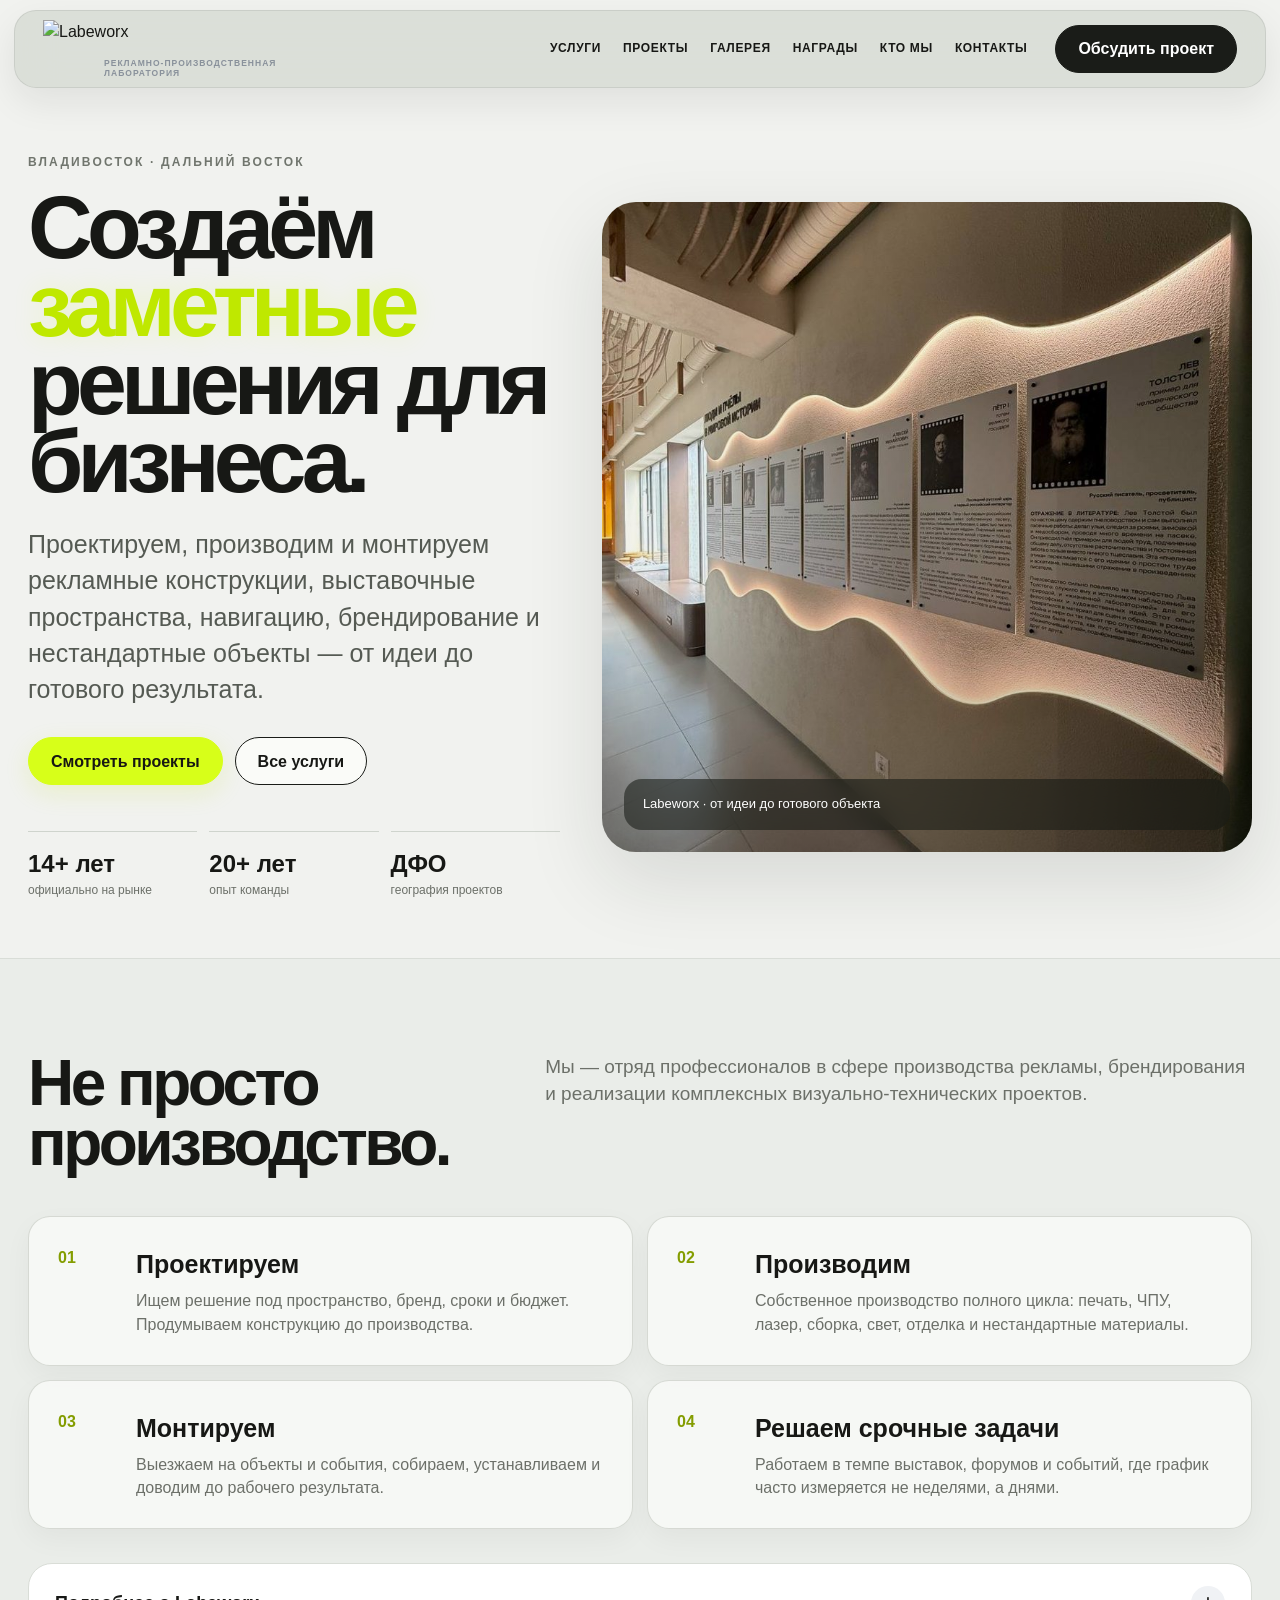
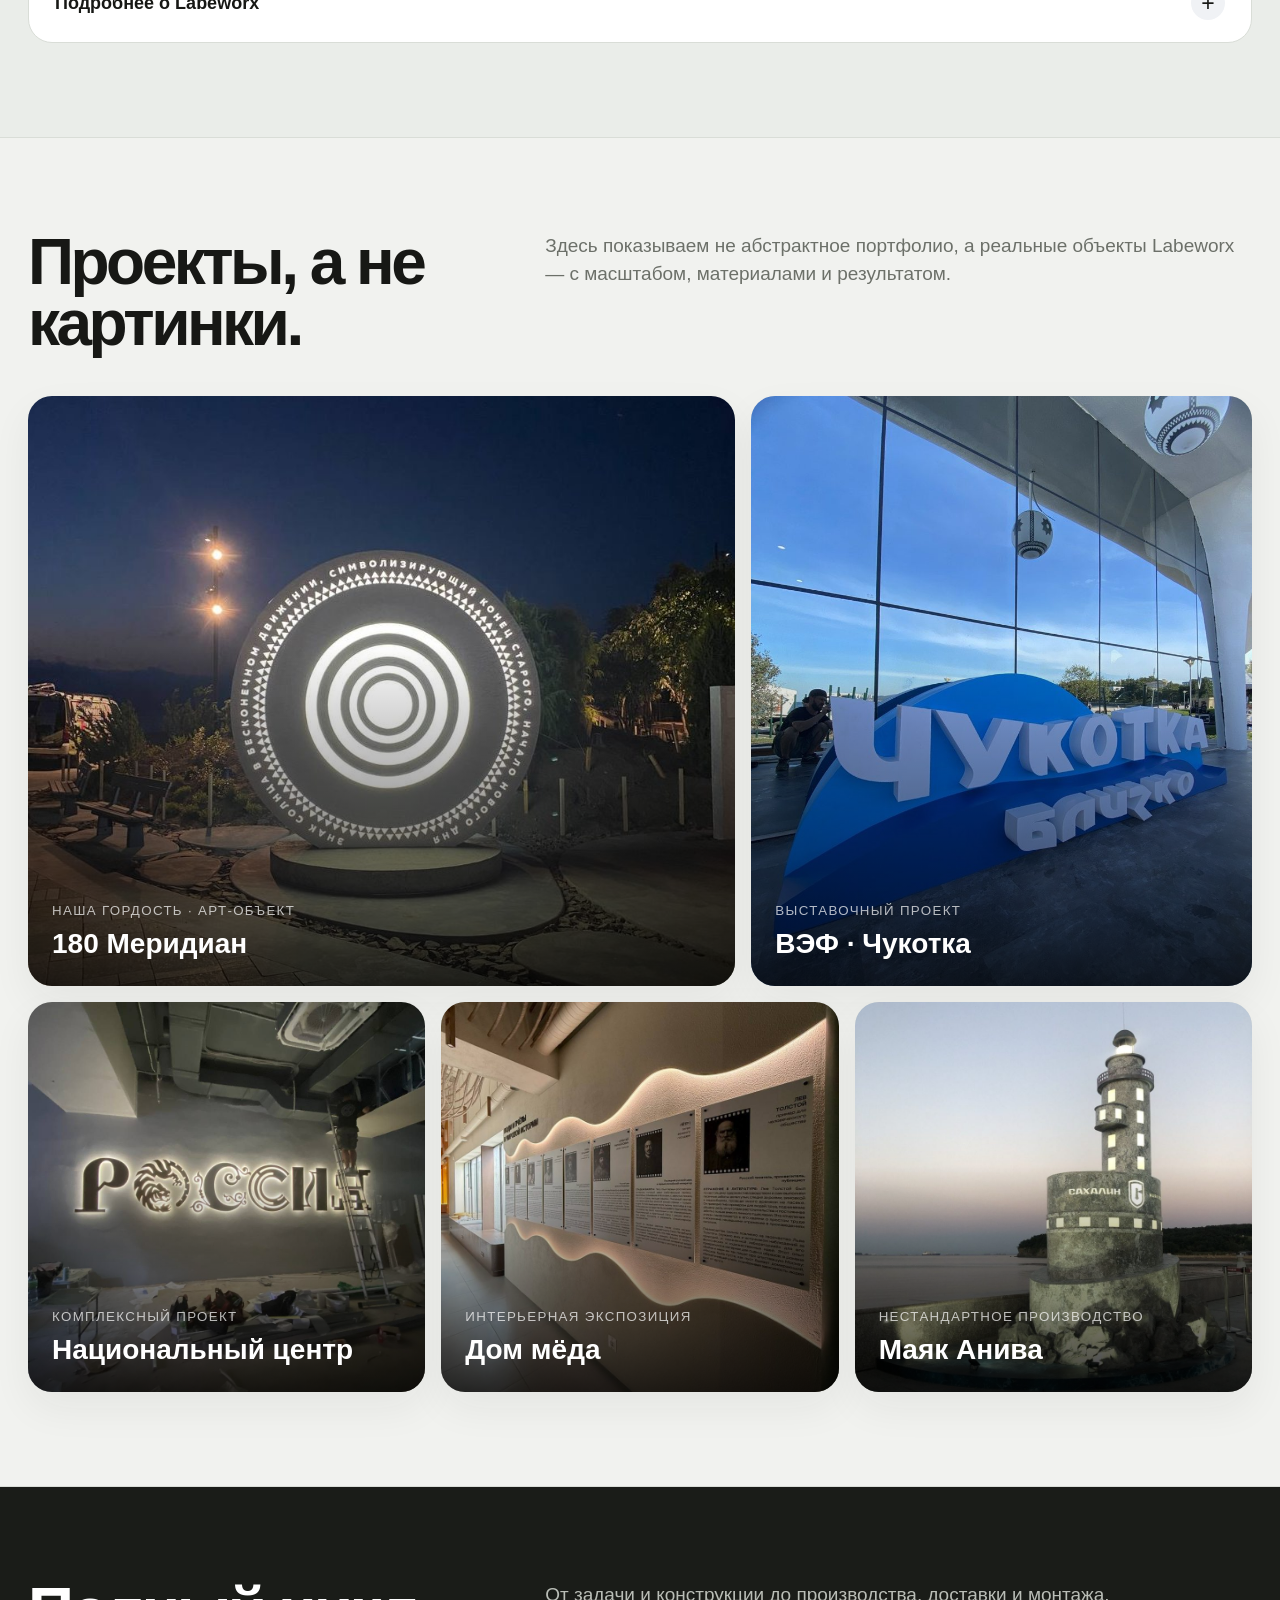
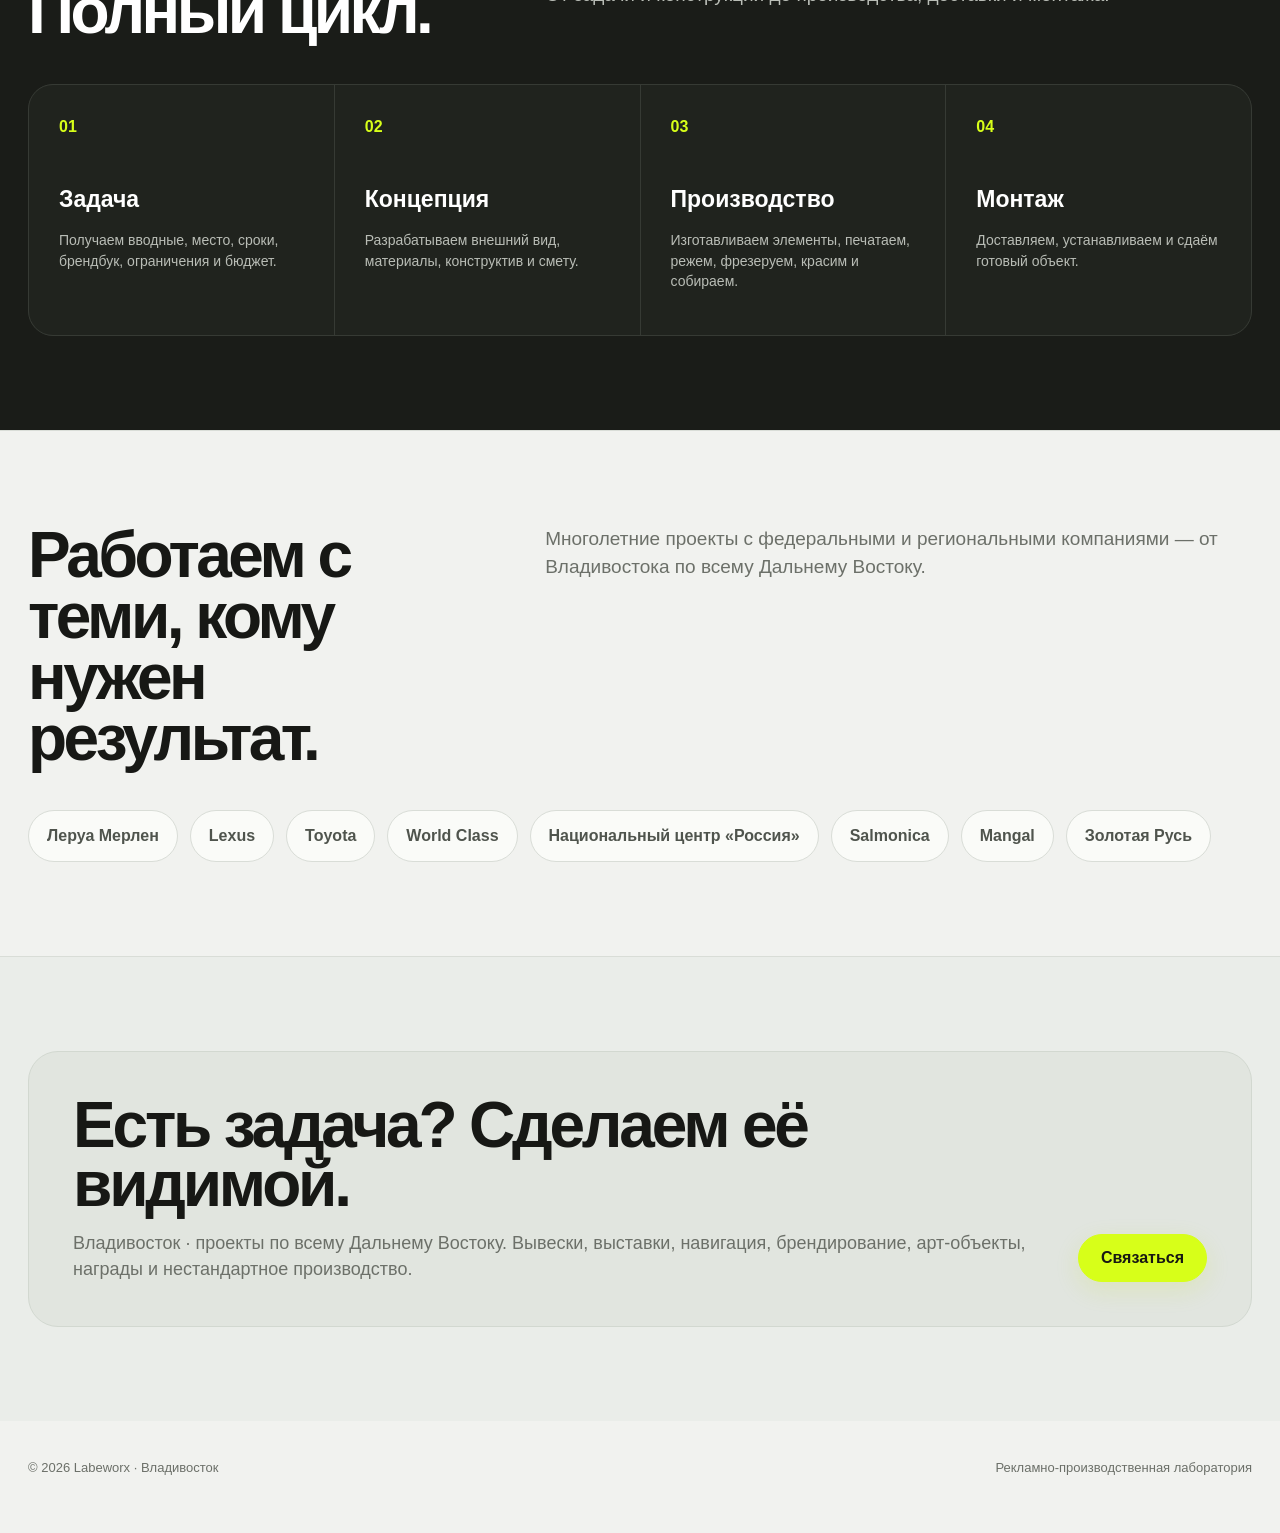
==== commit 72a562fc: "Refresh mobile logo animation styles" ====
--- a/labeworx-preview/index.html
+++ b/labeworx-preview/index.html
@@ -1 +1 @@
-<!doctype html><html lang="ru"><head><meta charset="utf-8"><meta name="viewport" content="width=device-width,initial-scale=1"><meta name="description" content="Labeworx — рекламно-производственная лаборатория во Владивостоке. Вывески, навигация, выставочные конструкции, брендирование, награды и производство под ключ."><title>Labeworx — рекламно-производственная лаборатория</title><script>try{if(sessionStorage.getItem('labeworxBrandSeen')==='1')document.documentElement.classList.add('brand-seen')}catch(e){}</script><link rel="stylesheet" href="styles.css?v=20"><link rel="stylesheet" href="brand.css?v=8"><link rel="stylesheet" href="about.css"></head><body><header class="top"><div class="wrap nav"><div class="brand-lockup"><a class="brand-logo" href="index.html" aria-label="Labeworx"><img class="brand-roller" src="https://static.tildacdn.com/tild3761-6537-4464-b964-363731356361/labeworx2.png" alt=""><img class="brand-full" src="https://static.tildacdn.com/tild6436-6435-4534-a636-333537343338/labeworx_original.png" alt="Labeworx"></a><div class="brand-descriptor"><span>Рекламно-производственная</span><span>лаборатория</span></div></div><nav class="links"><a href="services.html">Услуги</a><a href="projects.html">Проекты</a><a href="gallery.html">Галерея</a><a href="awards.html">Награды</a><a href="#about">Кто мы</a><a href="contacts.html">Контакты</a></nav><a class="nav-cta" href="contacts.html">Обсудить проект</a></div></header><main><section class="hero"><div class="wrap hero-grid"><div><div class="kicker">Владивосток · Дальний Восток</div><h1>Создаём <em>заметные</em> решения для бизнеса.</h1><p>Проектируем, производим и монтируем рекламные конструкции, выставочные пространства, навигацию, брендирование и нестандартные объекты — от идеи до готового результата.</p><div class="actions"><a class="btn primary" href="projects.html">Смотреть проекты</a><a class="btn light" href="services.html">Все услуги</a></div><div class="stats"><div class="stat"><b>14+ лет</b>официально на рынке</div><div class="stat"><b>20+ лет</b>опыт команды</div><div class="stat"><b>ДФО</b>география проектов</div></div></div><a class="hero-media" href="gallery.html" aria-label="Открыть галерею работ"><img id="heroProjectImage" src="assets/projects/ognennye-reysy-14.jpg" alt="Проект Labeworx"></a></div></section><section class="section" id="about"><div class="wrap"><div class="head"><h2>Не просто производство.</h2><p>Мы — отряд профессионалов в сфере производства рекламы, брендирования и реализации комплексных визуально-технических проектов.</p></div><div class="services"><article class="service"><span class="n">01</span><div><h3>Проектируем</h3><p>Ищем решение под пространство, бренд, сроки и бюджет. Продумываем конструкцию до производства.</p></div></article><article class="service"><span class="n">02</span><div><h3>Производим</h3><p>Собственное производство полного цикла: печать, ЧПУ, лазер, сборка, свет, отделка и нестандартные материалы.</p></div></article><article class="service"><span class="n">03</span><div><h3>Монтируем</h3><p>Выезжаем на объекты и события, собираем, устанавливаем и доводим до рабочего результата.</p></div></article><article class="service"><span class="n">04</span><div><h3>Решаем срочные задачи</h3><p>Работаем в темпе выставок, форумов и событий, где график часто измеряется не неделями, а днями.</p></div></article></div><details class="about-original"><summary>Подробнее о Labeworx</summary><div class="about-copy"><div><p class="about-voice">Мы - отряд профессионалов в сфере производства рекламы, брендирования и реализации комплексных визуально-технических проектов.</p><h3>С кем работаем</h3><p>Комплексно ведём в своем регионе таких клиентов, как Леруа Мерлен, Лексус и Тойота центр Владивосток, Золотая Русь, Геометрия Фитнесса, World Class, ресторанная сеть «Mangal», Salmonica (Камчатка), ИСК Эдельвейс, Национальный центр «Россия», Агентство коммуникаций, Сеть магазинов «Винотерра», Аура-Девелопмент, Строительные Инвестиции и много-много еще кого.</p></div><div><h3>Где делаем</h3><p>От Владивостока во всех направлениях! От Якутска до Петропавловска-Камчатского. Везде, где светит солнце, а где не светит — делаем с подсветкой!</p><h3>Как делаем</h3><p>Быстро, качественно и за соответствующий бюджет. Если надо сделать вчера, посмотрите, скорее всего уже готово.</p><p>Понимаем потребности наших клиентов в срочности и оперативности, всегда идем на встречу.</p><p class="about-highlight">Официально компания существует 14 лет, но фактически состав команды занимается своим делом 20 лет и более.</p></div></div></details></div></section><section class="section"><div class="wrap"><div class="head"><h2>Проекты, а не картинки.</h2><p>Здесь показываем не абстрактное портфолио, а реальные объекты Labeworx — с масштабом, материалами и результатом.</p></div><div class="project-grid"><a class="project big" href="projects.html"><img src="assets/projects/180-meridian-14.jpg" alt="180 Меридиан"><span class="shade"></span><div class="caption"><small>Наша гордость · Арт-объект</small><h3>180 Меридиан</h3></div></a><a class="project side" href="projects.html"><img src="assets/projects/vef2025-chukotka-6.jpg" alt="ВЭФ · Чукотка"><span class="shade"></span><div class="caption"><small>Выставочный проект</small><h3>ВЭФ · Чукотка</h3></div></a><a class="project third" href="projects.html"><img src="assets/projects/nacionalnyy-centr-11.jpg" alt="Национальный центр"><span class="shade"></span><div class="caption"><small>Комплексный проект</small><h3>Национальный центр</h3></div></a><a class="project third" href="projects.html"><img src="assets/projects/dom-meda-6.jpg" alt="Дом мёда"><span class="shade"></span><div class="caption"><small>Интерьерная экспозиция</small><h3>Дом мёда</h3></div></a><a class="project third" href="projects.html"><img src="assets/projects/mayak-aniva-2.jpg" alt="Маяк Анива"><span class="shade"></span><div class="caption"><small>Нестандартное производство</small><h3>Маяк Анива</h3></div></a></div></div></section><section class="section band"><div class="wrap"><div class="head"><h2>Полный цикл.</h2><p>От задачи и конструкции до производства, доставки и монтажа.</p></div><div class="process"><div class="step"><b>01</b><h3>Задача</h3><p>Получаем вводные, место, сроки, брендбук, ограничения и бюджет.</p></div><div class="step"><b>02</b><h3>Концепция</h3><p>Разрабатываем внешний вид, материалы, конструктив и смету.</p></div><div class="step"><b>03</b><h3>Производство</h3><p>Изготавливаем элементы, печатаем, режем, фрезеруем, красим и собираем.</p></div><div class="step"><b>04</b><h3>Монтаж</h3><p>Доставляем, устанавливаем и сдаём готовый объект.</p></div></div></div></section><section class="section"><div class="wrap"><div class="head"><h2>Работаем с теми, кому нужен результат.</h2><p>Многолетние проекты с федеральными и региональными компаниями — от Владивостока по всему Дальнему Востоку.</p></div><div class="clientbar"><span class="client">Леруа Мерлен</span><span class="client">Lexus</span><span class="client">Toyota</span><span class="client">World Class</span><span class="client">Национальный центр «Россия»</span><span class="client">Salmonica</span><span class="client">Mangal</span><span class="client">Золотая Русь</span></div></div></section><section class="section"><div class="wrap"><div class="cta"><div><h2>Есть задача? Сделаем её видимой.</h2><p>Владивосток · проекты по всему Дальнему Востоку. Вывески, выставки, навигация, брендирование, арт-объекты, награды и нестандартное производство.</p></div><a class="btn primary" href="contacts.html">Связаться</a></div></div></section></main><footer class="footer"><div class="wrap foot"><span>© 2026 Labeworx · Владивосток</span><span>Рекламно-производственная лаборатория</span></div></footer><script src="site.js?v=2"></script><script>try{if(!document.documentElement.classList.contains('brand-seen'))sessionStorage.setItem('labeworxBrandSeen','1')}catch(e){}(()=>{const images=['180-meridian-14.jpg','vef2025-chukotka-6.jpg','nacionalnyy-centr-11.jpg','ognennye-reysy-14.jpg','dom-meda-6.jpg','mayak-aniva-2.jpg','atlant-6.jpg','gubernatorskaya-komnata-vef-2026-1.jpg'];const img=document.getElementById('heroProjectImage');if(img){const chosen=images[Math.floor(Math.random()*images.length)];img.src='assets/projects/'+chosen}})();</script></body></html>+<!doctype html><html lang="ru"><head><meta charset="utf-8"><meta name="viewport" content="width=device-width,initial-scale=1"><meta name="description" content="Labeworx — рекламно-производственная лаборатория во Владивостоке. Вывески, навигация, выставочные конструкции, брендирование, награды и производство под ключ."><title>Labeworx — рекламно-производственная лаборатория</title><script>try{if(sessionStorage.getItem('labeworxBrandSeen')==='1')document.documentElement.classList.add('brand-seen')}catch(e){}</script><link rel="stylesheet" href="styles.css?v=20"><link rel="stylesheet" href="brand.css?v=9"><link rel="stylesheet" href="about.css"></head><body><header class="top"><div class="wrap nav"><div class="brand-lockup"><a class="brand-logo" href="index.html" aria-label="Labeworx"><img class="brand-roller" src="https://static.tildacdn.com/tild3761-6537-4464-b964-363731356361/labeworx2.png" alt=""><img class="brand-full" src="https://static.tildacdn.com/tild6436-6435-4534-a636-333537343338/labeworx_original.png" alt="Labeworx"></a><div class="brand-descriptor"><span>Рекламно-производственная</span><span>лаборатория</span></div></div><nav class="links"><a href="services.html">Услуги</a><a href="projects.html">Проекты</a><a href="gallery.html">Галерея</a><a href="awards.html">Награды</a><a href="#about">Кто мы</a><a href="contacts.html">Контакты</a></nav><a class="nav-cta" href="contacts.html">Обсудить проект</a></div></header><main><section class="hero"><div class="wrap hero-grid"><div><div class="kicker">Владивосток · Дальний Восток</div><h1>Создаём <em>заметные</em> решения для бизнеса.</h1><p>Проектируем, производим и монтируем рекламные конструкции, выставочные пространства, навигацию, брендирование и нестандартные объекты — от идеи до готового результата.</p><div class="actions"><a class="btn primary" href="projects.html">Смотреть проекты</a><a class="btn light" href="services.html">Все услуги</a></div><div class="stats"><div class="stat"><b>14+ лет</b>официально на рынке</div><div class="stat"><b>20+ лет</b>опыт команды</div><div class="stat"><b>ДФО</b>география проектов</div></div></div><a class="hero-media" href="gallery.html" aria-label="Открыть галерею работ"><img id="heroProjectImage" src="assets/projects/ognennye-reysy-14.jpg" alt="Проект Labeworx"></a></div></section><section class="section" id="about"><div class="wrap"><div class="head"><h2>Не просто производство.</h2><p>Мы — отряд профессионалов в сфере производства рекламы, брендирования и реализации комплексных визуально-технических проектов.</p></div><div class="services"><article class="service"><span class="n">01</span><div><h3>Проектируем</h3><p>Ищем решение под пространство, бренд, сроки и бюджет. Продумываем конструкцию до производства.</p></div></article><article class="service"><span class="n">02</span><div><h3>Производим</h3><p>Собственное производство полного цикла: печать, ЧПУ, лазер, сборка, свет, отделка и нестандартные материалы.</p></div></article><article class="service"><span class="n">03</span><div><h3>Монтируем</h3><p>Выезжаем на объекты и события, собираем, устанавливаем и доводим до рабочего результата.</p></div></article><article class="service"><span class="n">04</span><div><h3>Решаем срочные задачи</h3><p>Работаем в темпе выставок, форумов и событий, где график часто измеряется не неделями, а днями.</p></div></article></div><details class="about-original"><summary>Подробнее о Labeworx</summary><div class="about-copy"><div><p class="about-voice">Мы - отряд профессионалов в сфере производства рекламы, брендирования и реализации комплексных визуально-технических проектов.</p><h3>С кем работаем</h3><p>Комплексно ведём в своем регионе таких клиентов, как Леруа Мерлен, Лексус и Тойота центр Владивосток, Золотая Русь, Геометрия Фитнесса, World Class, ресторанная сеть «Mangal», Salmonica (Камчатка), ИСК Эдельвейс, Национальный центр «Россия», Агентство коммуникаций, Сеть магазинов «Винотерра», Аура-Девелопмент, Строительные Инвестиции и много-много еще кого.</p></div><div><h3>Где делаем</h3><p>От Владивостока во всех направлениях! От Якутска до Петропавловска-Камчатского. Везде, где светит солнце, а где не светит — делаем с подсветкой!</p><h3>Как делаем</h3><p>Быстро, качественно и за соответствующий бюджет. Если надо сделать вчера, посмотрите, скорее всего уже готово.</p><p>Понимаем потребности наших клиентов в срочности и оперативности, всегда идем на встречу.</p><p class="about-highlight">Официально компания существует 14 лет, но фактически состав команды занимается своим делом 20 лет и более.</p></div></div></details></div></section><section class="section"><div class="wrap"><div class="head"><h2>Проекты, а не картинки.</h2><p>Здесь показываем не абстрактное портфолио, а реальные объекты Labeworx — с масштабом, материалами и результатом.</p></div><div class="project-grid"><a class="project big" href="projects.html"><img src="assets/projects/180-meridian-14.jpg" alt="180 Меридиан"><span class="shade"></span><div class="caption"><small>Наша гордость · Арт-объект</small><h3>180 Меридиан</h3></div></a><a class="project side" href="projects.html"><img src="assets/projects/vef2025-chukotka-6.jpg" alt="ВЭФ · Чукотка"><span class="shade"></span><div class="caption"><small>Выставочный проект</small><h3>ВЭФ · Чукотка</h3></div></a><a class="project third" href="projects.html"><img src="assets/projects/nacionalnyy-centr-11.jpg" alt="Национальный центр"><span class="shade"></span><div class="caption"><small>Комплексный проект</small><h3>Национальный центр</h3></div></a><a class="project third" href="projects.html"><img src="assets/projects/dom-meda-6.jpg" alt="Дом мёда"><span class="shade"></span><div class="caption"><small>Интерьерная экспозиция</small><h3>Дом мёда</h3></div></a><a class="project third" href="projects.html"><img src="assets/projects/mayak-aniva-2.jpg" alt="Маяк Анива"><span class="shade"></span><div class="caption"><small>Нестандартное производство</small><h3>Маяк Анива</h3></div></a></div></div></section><section class="section band"><div class="wrap"><div class="head"><h2>Полный цикл.</h2><p>От задачи и конструкции до производства, доставки и монтажа.</p></div><div class="process"><div class="step"><b>01</b><h3>Задача</h3><p>Получаем вводные, место, сроки, брендбук, ограничения и бюджет.</p></div><div class="step"><b>02</b><h3>Концепция</h3><p>Разрабатываем внешний вид, материалы, конструктив и смету.</p></div><div class="step"><b>03</b><h3>Производство</h3><p>Изготавливаем элементы, печатаем, режем, фрезеруем, красим и собираем.</p></div><div class="step"><b>04</b><h3>Монтаж</h3><p>Доставляем, устанавливаем и сдаём готовый объект.</p></div></div></div></section><section class="section"><div class="wrap"><div class="head"><h2>Работаем с теми, кому нужен результат.</h2><p>Многолетние проекты с федеральными и региональными компаниями — от Владивостока по всему Дальнему Востоку.</p></div><div class="clientbar"><span class="client">Леруа Мерлен</span><span class="client">Lexus</span><span class="client">Toyota</span><span class="client">World Class</span><span class="client">Национальный центр «Россия»</span><span class="client">Salmonica</span><span class="client">Mangal</span><span class="client">Золотая Русь</span></div></div></section><section class="section"><div class="wrap"><div class="cta"><div><h2>Есть задача? Сделаем её видимой.</h2><p>Владивосток · проекты по всему Дальнему Востоку. Вывески, выставки, навигация, брендирование, арт-объекты, награды и нестандартное производство.</p></div><a class="btn primary" href="contacts.html">Связаться</a></div></div></section></main><footer class="footer"><div class="wrap foot"><span>© 2026 Labeworx · Владивосток</span><span>Рекламно-производственная лаборатория</span></div></footer><script src="site.js?v=2"></script><script>try{if(!document.documentElement.classList.contains('brand-seen'))sessionStorage.setItem('labeworxBrandSeen','1')}catch(e){}(()=>{const images=['180-meridian-14.jpg','vef2025-chukotka-6.jpg','nacionalnyy-centr-11.jpg','ognennye-reysy-14.jpg','dom-meda-6.jpg','mayak-aniva-2.jpg','atlant-6.jpg','gubernatorskaya-komnata-vef-2026-1.jpg'];const img=document.getElementById('heroProjectImage');if(img){const chosen=images[Math.floor(Math.random()*images.length)];img.src='assets/projects/'+chosen}})();</script></body></html>
--- a/labeworx-preview/styles.css
+++ b/labeworx-preview/styles.css
@@ -1 +1 @@
-:root{--bg:#f1f2ef;--ink:#171815;--muted:#6c7069;--line:#d9ddd7;--card:#f9faf7;--accent:#d7ff19;--accent-ink:#171713;--dark:#1a1c18;--header:#d8dcd5;--max:1280px}*{box-sizing:border-box}html{scroll-behavior:smooth}body{margin:0;background:var(--bg);color:var(--ink);font-family:Inter,Arial,Helvetica,sans-serif;line-height:1.45}a{color:inherit;text-decoration:none}img{display:block;width:100%;height:100%;object-fit:cover}.wrap{max-width:var(--max);margin:auto;padding:0 28px}.top{position:sticky;top:10px;z-index:50;background:rgba(216,220,213,.88);backdrop-filter:blur(22px) saturate(1.12);border:1px solid rgba(37,42,36,.09);box-shadow:0 14px 36px rgba(25,29,24,.08);max-width:calc(var(--max) - 28px);margin:0 auto;border-radius:22px}.nav{min-height:76px;display:flex;align-items:center;gap:28px;position:relative}.logo{display:flex;align-items:center;gap:13px;margin-right:auto}.mark{width:45px;height:45px;border-radius:50%;background:#111;color:#fff;display:grid;place-items:center;font-weight:900;font-size:24px;letter-spacing:-.13em;padding-right:3px}.logo strong{display:block;font-size:22px;letter-spacing:-.04em}.logo small{display:block;color:var(--muted);font-size:10px;letter-spacing:.11em;text-transform:uppercase}.links{display:flex;gap:22px;font-size:12px;font-weight:800;text-transform:uppercase;letter-spacing:.055em}.links a{position:relative}.links a:after{content:'';position:absolute;left:0;right:100%;bottom:-7px;height:2px;background:var(--accent);transition:.22s}.links a:hover:after{right:0}.menu-toggle{display:none;width:46px;height:46px;border:1px solid rgba(23,24,21,.14);border-radius:14px;background:rgba(249,250,247,.68);align-items:center;justify-content:center;flex-direction:column;gap:5px;cursor:pointer}.menu-toggle span{display:block;width:20px;height:2px;background:var(--ink);border-radius:2px;transition:.24s}.menu-toggle.is-open span:nth-child(1){transform:translateY(7px) rotate(45deg)}.menu-toggle.is-open span:nth-child(2){opacity:0}.menu-toggle.is-open span:nth-child(3){transform:translateY(-7px) rotate(-45deg)}.nav-cta,.btn{display:inline-flex;align-items:center;justify-content:center;border-radius:999px;padding:0 22px;min-height:48px;font-weight:750;border:1px solid var(--dark);transition:.2s}.nav-cta{background:var(--dark);color:#fff}.nav-cta:hover,.btn.primary:hover{transform:translateY(-1px)}.btn.primary{background:var(--accent);border-color:var(--accent);color:var(--accent-ink);box-shadow:0 8px 24px rgba(191,224,20,.16)}.btn.light{background:#fafbf8}.hero{padding:76px 0 58px}.hero-grid{display:grid;grid-template-columns:.9fr 1.1fr;gap:42px;align-items:center}.kicker{color:#70756d;font-size:12px;font-weight:800;text-transform:uppercase;letter-spacing:.18em}.hero h1{font-size:clamp(54px,7vw,106px);letter-spacing:-.065em;line-height:.87;margin:18px 0 24px;max-width:700px}.hero h1 em{font-style:normal;color:#bfe800;text-shadow:0 0 24px rgba(215,255,25,.14)}.hero p{font-size:clamp(18px,2vw,25px);color:#555a53;max-width:690px}.actions{display:flex;gap:12px;flex-wrap:wrap;margin-top:30px}.stats{display:grid;grid-template-columns:repeat(3,1fr);gap:12px;margin-top:46px}.stat{border-top:1px solid #cfd4cd;padding-top:15px;color:var(--muted);font-size:12px}.stat b{display:block;color:var(--ink);font-size:24px}.hero-media{min-height:650px;border-radius:34px;overflow:hidden;background:#dde1db;position:relative;box-shadow:0 28px 80px rgba(28,33,27,.12)}.hero-media>img{position:absolute;inset:0;width:100%;height:100%;object-fit:cover}.hero-media:before{content:'';position:absolute;inset:0;z-index:1;background:linear-gradient(180deg,rgba(0,0,0,.01),rgba(0,0,0,.06) 60%,rgba(0,0,0,.32))}.hero-media:after{content:'Labeworx · от идеи до готового объекта';position:absolute;z-index:3;left:22px;right:22px;bottom:22px;background:rgba(22,25,21,.56);backdrop-filter:blur(12px);color:#fff;padding:16px 19px;border-radius:18px;font-size:13px}.wordcloud{display:none}.section{padding:94px 0;border-top:1px solid var(--line)}.section:nth-of-type(even):not(.band){background:rgba(225,229,223,.42)}.head{display:grid;grid-template-columns:.8fr 1.2fr;gap:46px;margin-bottom:42px}.head h2{font-size:clamp(38px,5vw,72px);letter-spacing:-.055em;line-height:.95;margin:0}.head p{margin:0;color:var(--muted);font-size:19px;max-width:760px}.project-grid{display:grid;grid-template-columns:repeat(12,1fr);gap:16px}.project{position:relative;border-radius:24px;overflow:hidden;background:#dde1db;min-height:320px;box-shadow:0 16px 40px rgba(28,33,27,.06)}.project>img{position:absolute;inset:0;width:100%;height:100%;object-fit:cover;z-index:0}.project.big{grid-column:span 7;min-height:590px}.project.side{grid-column:span 5}.project.third{grid-column:span 4;min-height:390px}.project .shade{position:absolute;inset:0;background:linear-gradient(180deg,transparent 42%,rgba(0,0,0,.78));z-index:1}.project .caption{position:absolute;left:24px;right:24px;bottom:21px;color:#fff;z-index:2}.caption small{opacity:.7;text-transform:uppercase;letter-spacing:.1em}.caption h3{font-size:28px;line-height:1.05;margin:7px 0}.services{display:grid;grid-template-columns:repeat(2,1fr);gap:14px}.service{background:rgba(249,250,247,.86);backdrop-filter:blur(10px);border:1px solid rgba(181,188,178,.5);border-radius:22px;padding:29px;display:grid;grid-template-columns:60px 1fr;gap:18px;box-shadow:0 10px 28px rgba(28,33,27,.045)}.service .n{font-weight:900;color:#849d00}.service h3{margin:0 0 7px;font-size:25px}.service p{margin:0;color:var(--muted)}.band{background:var(--dark);color:#fff}.band .head p{color:#b9bdb6}.process{display:grid;grid-template-columns:repeat(4,1fr);gap:1px;background:#363a34;border:1px solid #363a34;border-radius:25px;overflow:hidden}.step{background:#20231e;padding:30px;min-height:240px}.step b{color:var(--accent)}.step h3{font-size:23px;margin:45px 0 10px}.step p{color:#b9bdb6;font-size:14px}.clientbar{display:flex;gap:12px;flex-wrap:wrap}.client{border:1px solid var(--line);background:#fafbf8;padding:13px 18px;border-radius:999px;font-weight:700;color:#4f544d}.cta{display:grid;grid-template-columns:1fr auto;gap:28px;align-items:end;border-radius:30px;padding:44px;background:#e1e5df;border:1px solid #d2d8d0}.cta h2{font-size:clamp(40px,5vw,72px);line-height:.93;letter-spacing:-.05em;margin:0 0 15px}.cta p{margin:0;color:var(--muted);font-size:18px}.footer{padding:38px 0 55px}.foot{display:flex;justify-content:space-between;gap:28px;flex-wrap:wrap;color:var(--muted);font-size:13px}.pagehero{padding:96px 0 58px}.pagehero h1{font-size:clamp(56px,8vw,108px);line-height:.9;letter-spacing:-.065em;margin:10px 0 25px}.pagehero p{font-size:20px;color:var(--muted);max-width:760px}.filter{display:flex;gap:9px;flex-wrap:wrap;margin:20px 0 38px}.pill{border:1px solid #d1d6cf;border-radius:999px;padding:10px 15px;background:#fafbf8;font-size:13px}.pill:first-child{background:var(--accent);border-color:var(--accent);color:var(--accent-ink)}.contact-grid{display:grid;grid-template-columns:1fr 1fr;gap:18px}.contact-card{background:#fafbf8;border:1px solid var(--line);border-radius:24px;padding:30px;box-shadow:0 12px 30px rgba(28,33,27,.05)}.contact-card h3{font-size:26px;margin-top:0}.contact-card a{color:#758d00;font-size:21px;font-weight:750}.notice{font-size:12px;color:var(--muted);margin-top:22px}@media(max-width:1180px){.links{gap:15px;font-size:11px}}@media(max-width:980px){.menu-toggle{display:flex;margin-left:auto}.links{display:none;position:absolute;left:0;right:0;top:calc(100% + 10px);padding:14px;background:rgba(226,230,224,.97);backdrop-filter:blur(22px);border:1px solid rgba(35,40,34,.1);border-radius:18px;box-shadow:0 18px 42px rgba(25,29,24,.13);flex-direction:column;gap:4px;font-size:13px;letter-spacing:.04em}.links.is-open{display:flex}.links a{padding:13px 14px;border-radius:12px}.links a:hover{background:rgba(255,255,255,.52)}.links a:after{display:none}.nav-cta{display:none}.hero-grid,.head,.contact-grid{grid-template-columns:1fr}.hero-media{min-height:520px}.project.big,.project.side,.project.third{grid-column:span 12}.services{grid-template-columns:1fr}.process{grid-template-columns:1fr 1fr}.top{top:6px;max-width:calc(100% - 16px)}}@media(max-width:600px){.wrap{padding:0 17px}.nav{min-height:66px;gap:12px}.brand-descriptor{display:none}.menu-toggle{width:44px;height:44px}.hero{padding-top:48px}.hero h1{font-size:56px}.hero-media{min-height:430px;border-radius:23px}.stats{grid-template-columns:1fr}.section{padding:70px 0}.process{grid-template-columns:1fr}.cta{grid-template-columns:1fr;padding:28px}.service{grid-template-columns:40px 1fr}.pagehero{padding-top:66px}.top{border-radius:18px}}+:root{--bg:#f1f2ef;--ink:#171815;--muted:#6c7069;--line:#d9ddd7;--card:#f9faf7;--accent:#d7ff19;--accent-ink:#171713;--dark:#1a1c18;--header:#d8dcd5;--max:1280px}*{box-sizing:border-box}html{scroll-behavior:smooth}body{margin:0;background:var(--bg);color:var(--ink);font-family:Inter,Arial,Helvetica,sans-serif;line-height:1.45}a{color:inherit;text-decoration:none}img{display:block;width:100%;height:100%;object-fit:cover}.wrap{max-width:var(--max);margin:auto;padding:0 28px}.top{position:sticky;top:10px;z-index:1000;background:rgba(216,220,213,.88);backdrop-filter:blur(22px) saturate(1.12);border:1px solid rgba(37,42,36,.09);box-shadow:0 14px 36px rgba(25,29,24,.08);max-width:calc(var(--max) - 28px);margin:0 auto;border-radius:22px;overflow:visible}.nav{min-height:76px;display:flex;align-items:center;gap:28px;position:relative;overflow:visible}.logo{display:flex;align-items:center;gap:13px;margin-right:auto}.mark{width:45px;height:45px;border-radius:50%;background:#111;color:#fff;display:grid;place-items:center;font-weight:900;font-size:24px;letter-spacing:-.13em;padding-right:3px}.logo strong{display:block;font-size:22px;letter-spacing:-.04em}.logo small{display:block;color:var(--muted);font-size:10px;letter-spacing:.11em;text-transform:uppercase}.links{display:flex;gap:22px;font-size:12px;font-weight:800;text-transform:uppercase;letter-spacing:.055em}.links a{position:relative}.links a:after{content:'';position:absolute;left:0;right:100%;bottom:-7px;height:2px;background:var(--accent);transition:.22s}.links a:hover:after{right:0}.menu-toggle{display:none;width:46px;height:46px;border:1px solid rgba(23,24,21,.14);border-radius:14px;background:rgba(249,250,247,.68);align-items:center;justify-content:center;flex-direction:column;gap:5px;cursor:pointer}.menu-toggle span{display:block;width:20px;height:2px;background:var(--ink);border-radius:2px;transition:.24s}.menu-toggle.is-open span:nth-child(1){transform:translateY(7px) rotate(45deg)}.menu-toggle.is-open span:nth-child(2){opacity:0}.menu-toggle.is-open span:nth-child(3){transform:translateY(-7px) rotate(-45deg)}.nav-cta,.btn{display:inline-flex;align-items:center;justify-content:center;border-radius:999px;padding:0 22px;min-height:48px;font-weight:750;border:1px solid var(--dark);transition:.2s}.nav-cta{background:var(--dark);color:#fff}.nav-cta:hover,.btn.primary:hover{transform:translateY(-1px)}.btn.primary{background:var(--accent);border-color:var(--accent);color:var(--accent-ink);box-shadow:0 8px 24px rgba(191,224,20,.16)}.btn.light{background:#fafbf8}.hero{padding:76px 0 58px}.hero-grid{display:grid;grid-template-columns:.9fr 1.1fr;gap:42px;align-items:center}.kicker{color:#70756d;font-size:12px;font-weight:800;text-transform:uppercase;letter-spacing:.18em}.hero h1{font-size:clamp(54px,7vw,106px);letter-spacing:-.065em;line-height:.87;margin:18px 0 24px;max-width:700px}.hero h1 em{font-style:normal;color:#bfe800;text-shadow:0 0 24px rgba(215,255,25,.14)}.hero p{font-size:clamp(18px,2vw,25px);color:#555a53;max-width:690px}.actions{display:flex;gap:12px;flex-wrap:wrap;margin-top:30px}.stats{display:grid;grid-template-columns:repeat(3,1fr);gap:12px;margin-top:46px}.stat{border-top:1px solid #cfd4cd;padding-top:15px;color:var(--muted);font-size:12px}.stat b{display:block;color:var(--ink);font-size:24px}.hero-media{min-height:650px;border-radius:34px;overflow:hidden;background:#dde1db;position:relative;box-shadow:0 28px 80px rgba(28,33,27,.12)}.hero-media>img{position:absolute;inset:0;width:100%;height:100%;object-fit:cover}.hero-media:before{content:'';position:absolute;inset:0;z-index:1;background:linear-gradient(180deg,rgba(0,0,0,.01),rgba(0,0,0,.06) 60%,rgba(0,0,0,.32))}.hero-media:after{content:'Labeworx · от идеи до готового объекта';position:absolute;z-index:3;left:22px;right:22px;bottom:22px;background:rgba(22,25,21,.56);backdrop-filter:blur(12px);color:#fff;padding:16px 19px;border-radius:18px;font-size:13px}.wordcloud{display:none}.section{padding:94px 0;border-top:1px solid var(--line)}.section:nth-of-type(even):not(.band){background:rgba(225,229,223,.42)}.head{display:grid;grid-template-columns:.8fr 1.2fr;gap:46px;margin-bottom:42px}.head h2{font-size:clamp(38px,5vw,72px);letter-spacing:-.055em;line-height:.95;margin:0}.head p{margin:0;color:var(--muted);font-size:19px;max-width:760px}.project-grid{display:grid;grid-template-columns:repeat(12,1fr);gap:16px}.project{position:relative;border-radius:24px;overflow:hidden;background:#dde1db;min-height:320px;box-shadow:0 16px 40px rgba(28,33,27,.06)}.project>img{position:absolute;inset:0;width:100%;height:100%;object-fit:cover;z-index:0}.project.big{grid-column:span 7;min-height:590px}.project.side{grid-column:span 5}.project.third{grid-column:span 4;min-height:390px}.project .shade{position:absolute;inset:0;background:linear-gradient(180deg,transparent 42%,rgba(0,0,0,.78));z-index:1}.project .caption{position:absolute;left:24px;right:24px;bottom:21px;color:#fff;z-index:2}.caption small{opacity:.7;text-transform:uppercase;letter-spacing:.1em}.caption h3{font-size:28px;line-height:1.05;margin:7px 0}.services{display:grid;grid-template-columns:repeat(2,1fr);gap:14px}.service{background:rgba(249,250,247,.86);backdrop-filter:blur(10px);border:1px solid rgba(181,188,178,.5);border-radius:22px;padding:29px;display:grid;grid-template-columns:60px 1fr;gap:18px;box-shadow:0 10px 28px rgba(28,33,27,.045)}.service .n{font-weight:900;color:#849d00}.service h3{margin:0 0 7px;font-size:25px}.service p{margin:0;color:var(--muted)}.band{background:var(--dark);color:#fff}.band .head p{color:#b9bdb6}.process{display:grid;grid-template-columns:repeat(4,1fr);gap:1px;background:#363a34;border:1px solid #363a34;border-radius:25px;overflow:hidden}.step{background:#20231e;padding:30px;min-height:240px}.step b{color:var(--accent)}.step h3{font-size:23px;margin:45px 0 10px}.step p{color:#b9bdb6;font-size:14px}.clientbar{display:flex;gap:12px;flex-wrap:wrap}.client{border:1px solid var(--line);background:#fafbf8;padding:13px 18px;border-radius:999px;font-weight:700;color:#4f544d}.cta{display:grid;grid-template-columns:1fr auto;gap:28px;align-items:end;border-radius:30px;padding:44px;background:#e1e5df;border:1px solid #d2d8d0}.cta h2{font-size:clamp(40px,5vw,72px);line-height:.93;letter-spacing:-.05em;margin:0 0 15px}.cta p{margin:0;color:var(--muted);font-size:18px}.footer{padding:38px 0 55px}.foot{display:flex;justify-content:space-between;gap:28px;flex-wrap:wrap;color:var(--muted);font-size:13px}.pagehero{padding:96px 0 58px}.pagehero h1{font-size:clamp(56px,8vw,108px);line-height:.9;letter-spacing:-.065em;margin:10px 0 25px}.pagehero p{font-size:20px;color:var(--muted);max-width:760px}.filter{display:flex;gap:9px;flex-wrap:wrap;margin:20px 0 38px}.pill{border:1px solid #d1d6cf;border-radius:999px;padding:10px 15px;background:#fafbf8;font-size:13px}.pill:first-child{background:var(--accent);border-color:var(--accent);color:var(--accent-ink)}.contact-grid{display:grid;grid-template-columns:1fr 1fr;gap:18px}.contact-card{background:#fafbf8;border:1px solid var(--line);border-radius:24px;padding:30px;box-shadow:0 12px 30px rgba(28,33,27,.05)}.contact-card h3{font-size:26px;margin-top:0}.contact-card a{color:#758d00;font-size:21px;font-weight:750}.notice{font-size:12px;color:var(--muted);margin-top:22px}@media(max-width:1180px){.links{gap:15px;font-size:11px}}@media(max-width:980px){.menu-toggle{display:flex;margin-left:auto}.links{display:none;position:fixed;left:16px;right:16px;top:88px;z-index:2000;padding:14px;background:rgba(226,230,224,.985);backdrop-filter:blur(22px);border:1px solid rgba(35,40,34,.1);border-radius:18px;box-shadow:0 18px 42px rgba(25,29,24,.18);flex-direction:column;gap:4px;font-size:13px;letter-spacing:.04em}.links.is-open{display:flex}.links a{padding:13px 14px;border-radius:12px}.links a:hover{background:rgba(255,255,255,.52)}.links a:after{display:none}.nav-cta{display:none}.hero-grid,.head,.contact-grid{grid-template-columns:1fr}.hero-media{min-height:520px}.project.big,.project.side,.project.third{grid-column:span 12}.services{grid-template-columns:1fr}.process{grid-template-columns:1fr 1fr}.top{top:6px;max-width:calc(100% - 16px)}}@media(max-width:600px){.wrap{padding:0 17px}.nav{min-height:66px;gap:12px}.brand-descriptor{display:none}.menu-toggle{width:44px;height:44px}.links{top:80px;left:10px;right:10px}.hero{padding-top:48px}.hero h1{font-size:56px}.hero-media{min-height:430px;border-radius:23px}.stats{grid-template-columns:1fr}.section{padding:70px 0}.process{grid-template-columns:1fr}.cta{grid-template-columns:1fr;padding:28px}.service{grid-template-columns:40px 1fr}.pagehero{padding-top:66px}.top{border-radius:18px}}
--- a/labeworx-preview/brand.css
+++ b/labeworx-preview/brand.css
@@ -1 +1 @@
-.top{overflow:hidden}.brand-lockup{position:relative;width:250px;flex:0 0 250px;margin-right:auto;align-self:center}.brand-logo{position:relative;width:225px;height:43px;display:block;overflow:visible;isolation:isolate}.brand-logo img{display:block;position:absolute;object-fit:contain;max-width:none;max-height:none}.brand-roller{left:0;top:-5px;width:52px!important;height:52px!important;transform-origin:50% 50%;z-index:4;opacity:1;animation:roll 2.1s linear .08s both,hideRoll 2.1s steps(1,end) .08s both;will-change:transform}.brand-full{left:0;top:1px;width:220px!important;height:41px!important;object-fit:contain!important;object-position:left center;opacity:0;animation:logoIn .2s ease-out 2.32s forwards}.brand-descriptor{font-size:8.5px;line-height:1.15;letter-spacing:.12em;text-transform:uppercase;font-weight:700;color:#89919b;margin-left:61px;margin-top:-3px;white-space:nowrap;opacity:0;animation:logoIn .28s ease-out 2.48s forwards}.brand-descriptor span{display:block}@keyframes roll{from{transform:translateX(calc(100vw - 205px)) rotate(0deg)}to{transform:translateX(-220px) rotate(-2160deg)}}@keyframes hideRoll{0%{opacity:1}99.9%{opacity:1}100%{opacity:0}}@keyframes logoIn{from{opacity:0}to{opacity:1}}html.brand-seen .brand-roller{display:none!important}html.brand-seen .brand-full,html.brand-seen .brand-descriptor{opacity:1!important;animation:none!important}@media(max-width:980px){.brand-lockup{width:195px;flex-basis:195px}.brand-logo{width:190px}.brand-roller{width:48px!important;height:48px!important}.brand-full{width:185px!important;height:38px!important}.brand-descriptor{margin-left:51px;font-size:7px}@keyframes roll{from{transform:translateX(calc(100vw - 130px)) rotate(0)}to{transform:translateX(-190px) rotate(-1980deg)}}}@media(max-width:760px){.brand-descriptor{display:none}}@media(max-width:600px){.brand-lockup{width:162px;flex-basis:162px}.brand-logo{width:162px}.brand-roller{width:44px!important;height:44px!important}.brand-full{top:7px;width:158px!important;height:32px!important}}@media(prefers-reduced-motion:reduce){.brand-roller{display:none}.brand-full,.brand-descriptor{animation:none!important;opacity:1}}+.top{overflow:visible}.brand-lockup{position:relative;width:250px;flex:0 0 250px;margin-right:auto;align-self:center}.brand-logo{position:relative;width:225px;height:43px;display:block;overflow:visible;isolation:isolate}.brand-logo img{display:block;position:absolute;object-fit:contain;max-width:none;max-height:none}.brand-roller{left:0;top:-5px;width:52px!important;height:52px!important;transform-origin:50% 50%;z-index:4;opacity:1;animation:roll 2.1s linear .08s both,hideRoll 2.1s steps(1,end) .08s both;will-change:transform}.brand-full{left:0;top:1px;width:220px!important;height:41px!important;object-fit:contain!important;object-position:left center;opacity:0;animation:logoIn .2s ease-out 2.32s forwards}.brand-descriptor{font-size:8.5px;line-height:1.15;letter-spacing:.12em;text-transform:uppercase;font-weight:700;color:#89919b;margin-left:61px;margin-top:-3px;white-space:nowrap;opacity:0;animation:logoIn .28s ease-out 2.48s forwards}.brand-descriptor span{display:block}@keyframes roll{from{transform:translateX(calc(100vw - 205px)) rotate(0deg)}to{transform:translateX(-220px) rotate(-2160deg)}}@keyframes hideRoll{0%{opacity:1}99.9%{opacity:1}100%{opacity:0}}@keyframes logoIn{from{opacity:0}to{opacity:1}}html.brand-seen .brand-roller{display:none!important}html.brand-seen .brand-full,html.brand-seen .brand-descriptor{opacity:1!important;animation:none!important}@media(max-width:980px){.brand-lockup{width:220px;flex-basis:220px}.brand-logo{width:190px}.brand-roller{width:48px!important;height:48px!important}.brand-full{width:185px!important;height:38px!important}.brand-descriptor{margin-left:51px;font-size:6.8px;letter-spacing:.07em;white-space:normal;width:145px}@keyframes roll{from{transform:translateX(calc(100vw - 130px)) rotate(0)}to{transform:translateX(-190px) rotate(-1440deg)}}}@media(max-width:600px){.brand-lockup{width:225px;flex-basis:225px;display:grid;grid-template-columns:150px 1fr;align-items:center;gap:6px}.brand-logo{width:150px;height:42px}.brand-roller{width:44px!important;height:44px!important}.brand-full{top:5px;width:148px!important;height:32px!important}.brand-descriptor{display:block!important;margin:0;font-size:5.8px;line-height:1.18;letter-spacing:.035em;width:70px;color:#7b8179;white-space:normal}.brand-descriptor span{display:inline}.brand-descriptor span+span:before{content:' '}@keyframes roll{from{transform:translateX(calc(100vw - 105px)) rotate(0)}to{transform:translateX(-155px) rotate(-1260deg)}}}@media(max-width:390px){.brand-lockup{width:205px;flex-basis:205px;grid-template-columns:137px 1fr}.brand-logo{width:137px}.brand-full{width:135px!important}.brand-descriptor{font-size:5.3px;width:62px}}@media(prefers-reduced-motion:reduce){.brand-roller{display:none}.brand-full,.brand-descriptor{animation:none!important;opacity:1}}
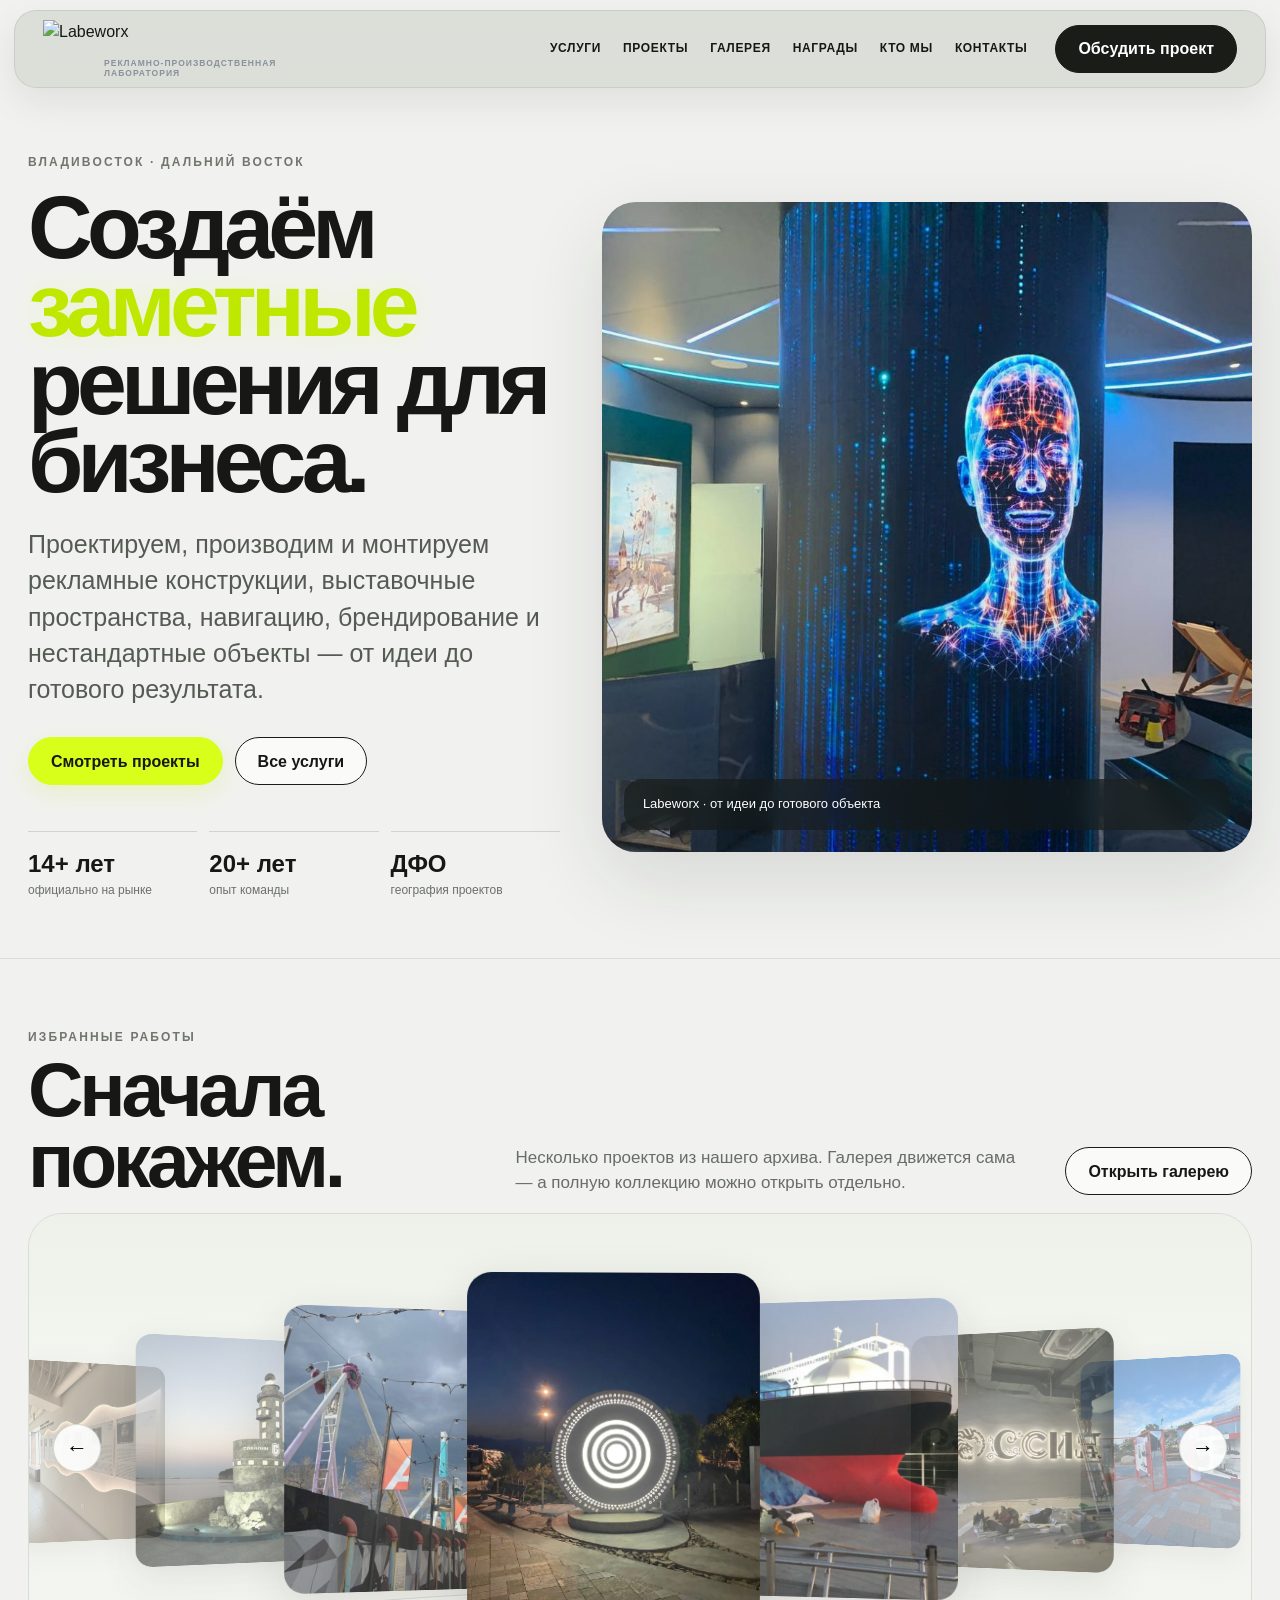
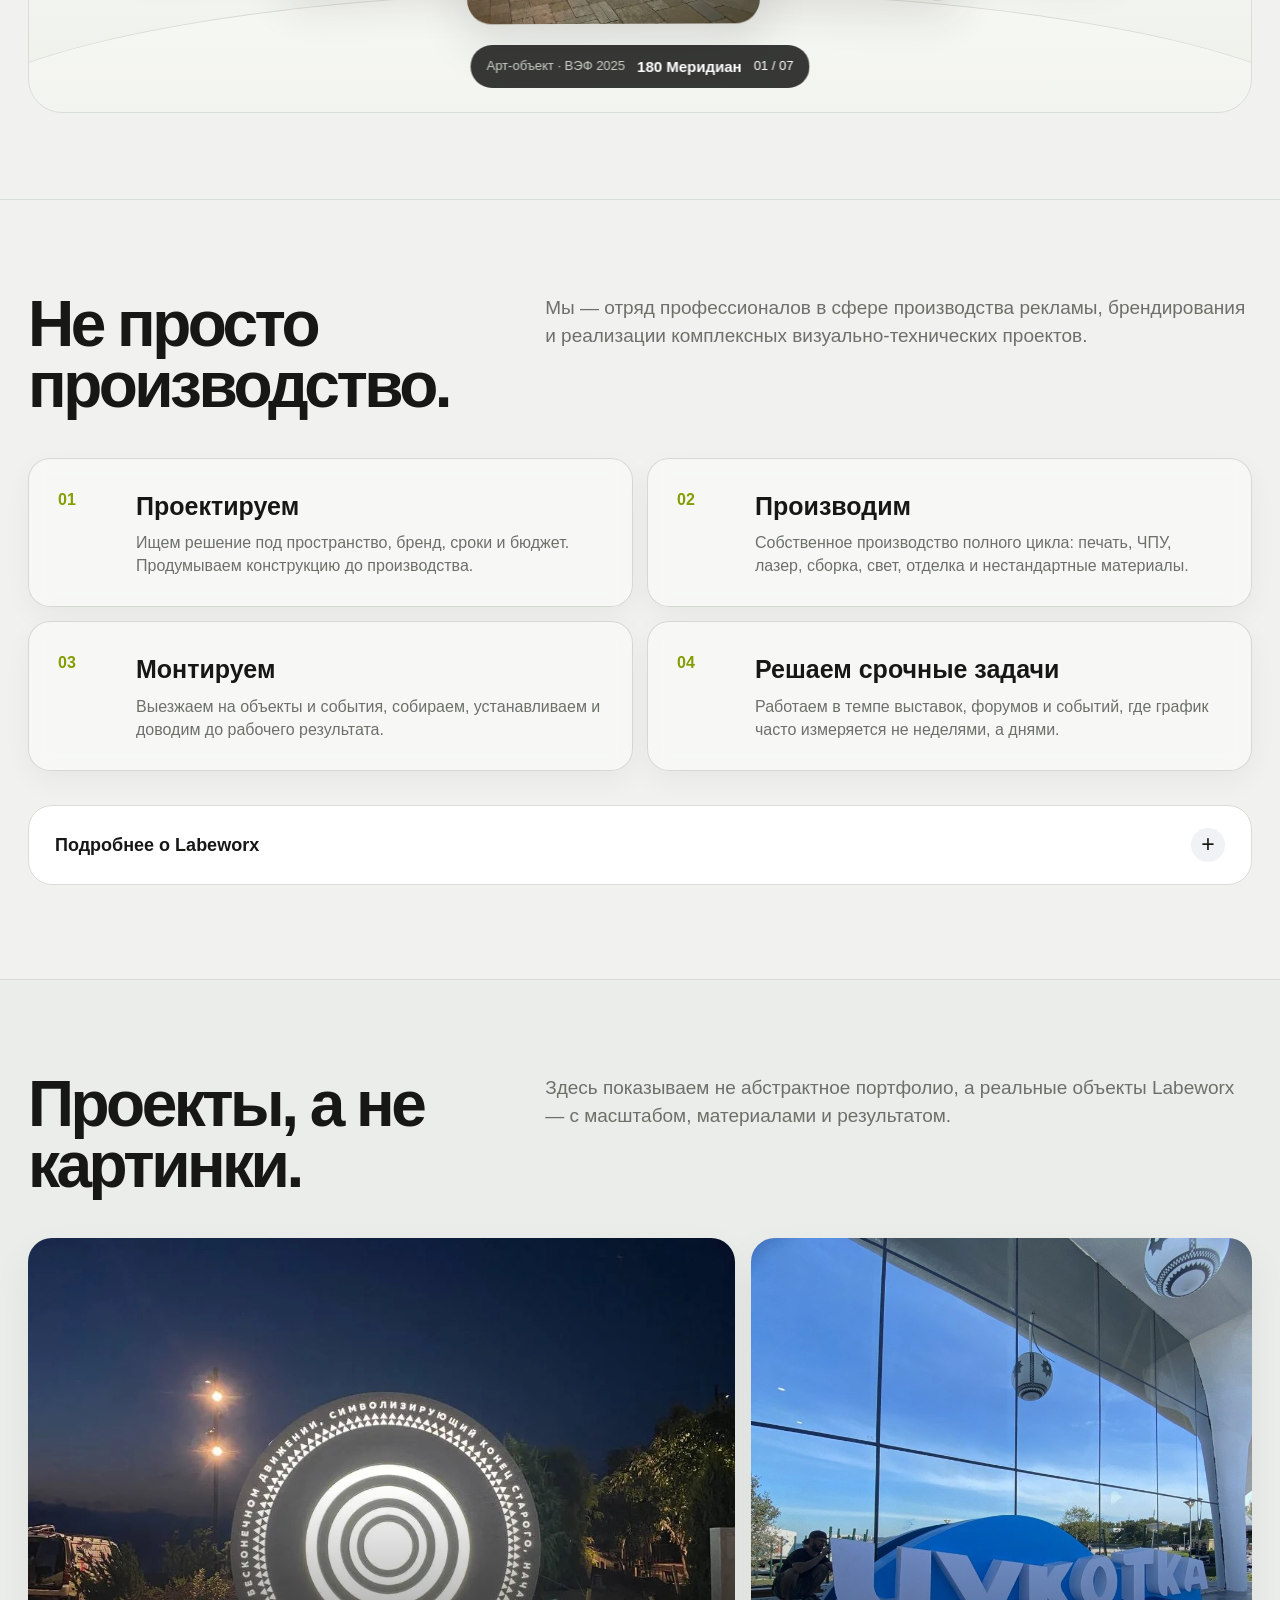
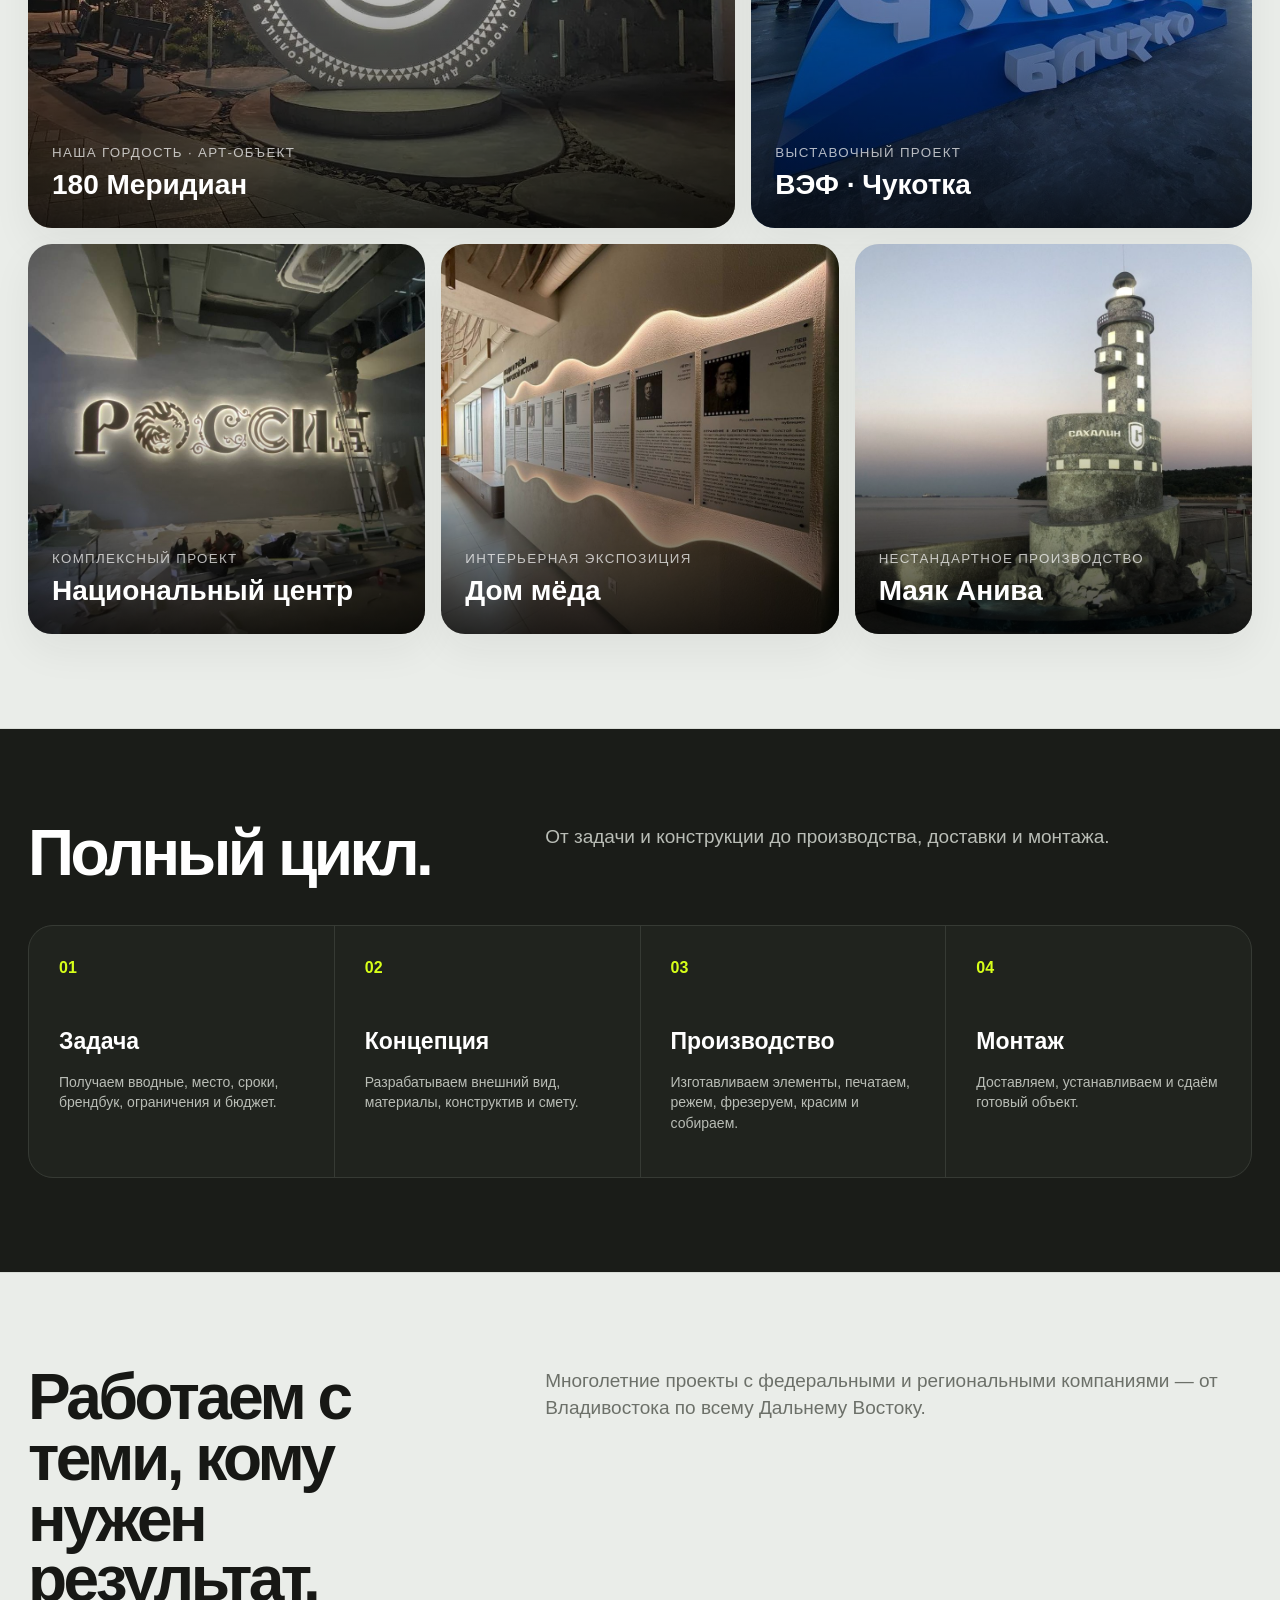
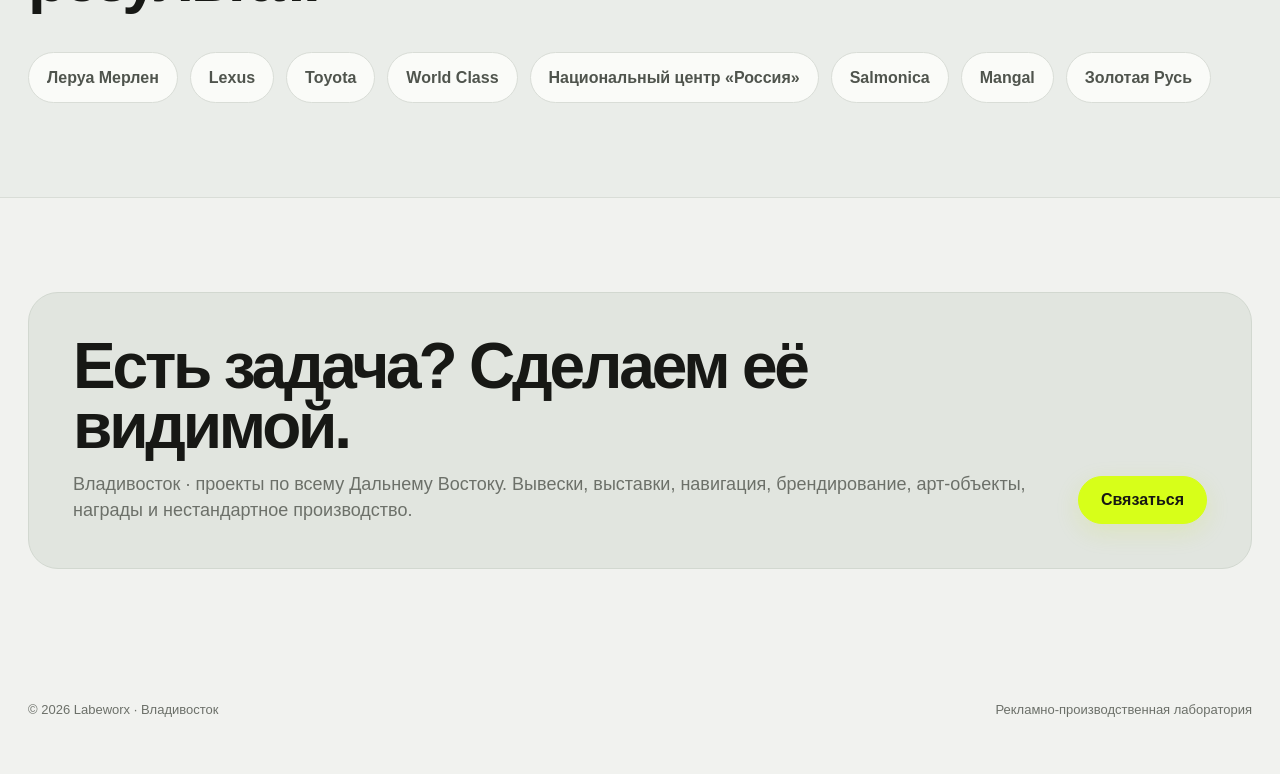
==== commit 2b692bc7: "Add compact gallery showcase to homepage" ====
--- a/labeworx-preview/index.html
+++ b/labeworx-preview/index.html
@@ -1 +1 @@
-<!doctype html><html lang="ru"><head><meta charset="utf-8"><meta name="viewport" content="width=device-width,initial-scale=1"><meta name="description" content="Labeworx — рекламно-производственная лаборатория во Владивостоке. Вывески, навигация, выставочные конструкции, брендирование, награды и производство под ключ."><title>Labeworx — рекламно-производственная лаборатория</title><script>try{if(sessionStorage.getItem('labeworxBrandSeen')==='1')document.documentElement.classList.add('brand-seen')}catch(e){}</script><link rel="stylesheet" href="styles.css?v=20"><link rel="stylesheet" href="brand.css?v=9"><link rel="stylesheet" href="about.css"></head><body><header class="top"><div class="wrap nav"><div class="brand-lockup"><a class="brand-logo" href="index.html" aria-label="Labeworx"><img class="brand-roller" src="https://static.tildacdn.com/tild3761-6537-4464-b964-363731356361/labeworx2.png" alt=""><img class="brand-full" src="https://static.tildacdn.com/tild6436-6435-4534-a636-333537343338/labeworx_original.png" alt="Labeworx"></a><div class="brand-descriptor"><span>Рекламно-производственная</span><span>лаборатория</span></div></div><nav class="links"><a href="services.html">Услуги</a><a href="projects.html">Проекты</a><a href="gallery.html">Галерея</a><a href="awards.html">Награды</a><a href="#about">Кто мы</a><a href="contacts.html">Контакты</a></nav><a class="nav-cta" href="contacts.html">Обсудить проект</a></div></header><main><section class="hero"><div class="wrap hero-grid"><div><div class="kicker">Владивосток · Дальний Восток</div><h1>Создаём <em>заметные</em> решения для бизнеса.</h1><p>Проектируем, производим и монтируем рекламные конструкции, выставочные пространства, навигацию, брендирование и нестандартные объекты — от идеи до готового результата.</p><div class="actions"><a class="btn primary" href="projects.html">Смотреть проекты</a><a class="btn light" href="services.html">Все услуги</a></div><div class="stats"><div class="stat"><b>14+ лет</b>официально на рынке</div><div class="stat"><b>20+ лет</b>опыт команды</div><div class="stat"><b>ДФО</b>география проектов</div></div></div><a class="hero-media" href="gallery.html" aria-label="Открыть галерею работ"><img id="heroProjectImage" src="assets/projects/ognennye-reysy-14.jpg" alt="Проект Labeworx"></a></div></section><section class="section" id="about"><div class="wrap"><div class="head"><h2>Не просто производство.</h2><p>Мы — отряд профессионалов в сфере производства рекламы, брендирования и реализации комплексных визуально-технических проектов.</p></div><div class="services"><article class="service"><span class="n">01</span><div><h3>Проектируем</h3><p>Ищем решение под пространство, бренд, сроки и бюджет. Продумываем конструкцию до производства.</p></div></article><article class="service"><span class="n">02</span><div><h3>Производим</h3><p>Собственное производство полного цикла: печать, ЧПУ, лазер, сборка, свет, отделка и нестандартные материалы.</p></div></article><article class="service"><span class="n">03</span><div><h3>Монтируем</h3><p>Выезжаем на объекты и события, собираем, устанавливаем и доводим до рабочего результата.</p></div></article><article class="service"><span class="n">04</span><div><h3>Решаем срочные задачи</h3><p>Работаем в темпе выставок, форумов и событий, где график часто измеряется не неделями, а днями.</p></div></article></div><details class="about-original"><summary>Подробнее о Labeworx</summary><div class="about-copy"><div><p class="about-voice">Мы - отряд профессионалов в сфере производства рекламы, брендирования и реализации комплексных визуально-технических проектов.</p><h3>С кем работаем</h3><p>Комплексно ведём в своем регионе таких клиентов, как Леруа Мерлен, Лексус и Тойота центр Владивосток, Золотая Русь, Геометрия Фитнесса, World Class, ресторанная сеть «Mangal», Salmonica (Камчатка), ИСК Эдельвейс, Национальный центр «Россия», Агентство коммуникаций, Сеть магазинов «Винотерра», Аура-Девелопмент, Строительные Инвестиции и много-много еще кого.</p></div><div><h3>Где делаем</h3><p>От Владивостока во всех направлениях! От Якутска до Петропавловска-Камчатского. Везде, где светит солнце, а где не светит — делаем с подсветкой!</p><h3>Как делаем</h3><p>Быстро, качественно и за соответствующий бюджет. Если надо сделать вчера, посмотрите, скорее всего уже готово.</p><p>Понимаем потребности наших клиентов в срочности и оперативности, всегда идем на встречу.</p><p class="about-highlight">Официально компания существует 14 лет, но фактически состав команды занимается своим делом 20 лет и более.</p></div></div></details></div></section><section class="section"><div class="wrap"><div class="head"><h2>Проекты, а не картинки.</h2><p>Здесь показываем не абстрактное портфолио, а реальные объекты Labeworx — с масштабом, материалами и результатом.</p></div><div class="project-grid"><a class="project big" href="projects.html"><img src="assets/projects/180-meridian-14.jpg" alt="180 Меридиан"><span class="shade"></span><div class="caption"><small>Наша гордость · Арт-объект</small><h3>180 Меридиан</h3></div></a><a class="project side" href="projects.html"><img src="assets/projects/vef2025-chukotka-6.jpg" alt="ВЭФ · Чукотка"><span class="shade"></span><div class="caption"><small>Выставочный проект</small><h3>ВЭФ · Чукотка</h3></div></a><a class="project third" href="projects.html"><img src="assets/projects/nacionalnyy-centr-11.jpg" alt="Национальный центр"><span class="shade"></span><div class="caption"><small>Комплексный проект</small><h3>Национальный центр</h3></div></a><a class="project third" href="projects.html"><img src="assets/projects/dom-meda-6.jpg" alt="Дом мёда"><span class="shade"></span><div class="caption"><small>Интерьерная экспозиция</small><h3>Дом мёда</h3></div></a><a class="project third" href="projects.html"><img src="assets/projects/mayak-aniva-2.jpg" alt="Маяк Анива"><span class="shade"></span><div class="caption"><small>Нестандартное производство</small><h3>Маяк Анива</h3></div></a></div></div></section><section class="section band"><div class="wrap"><div class="head"><h2>Полный цикл.</h2><p>От задачи и конструкции до производства, доставки и монтажа.</p></div><div class="process"><div class="step"><b>01</b><h3>Задача</h3><p>Получаем вводные, место, сроки, брендбук, ограничения и бюджет.</p></div><div class="step"><b>02</b><h3>Концепция</h3><p>Разрабатываем внешний вид, материалы, конструктив и смету.</p></div><div class="step"><b>03</b><h3>Производство</h3><p>Изготавливаем элементы, печатаем, режем, фрезеруем, красим и собираем.</p></div><div class="step"><b>04</b><h3>Монтаж</h3><p>Доставляем, устанавливаем и сдаём готовый объект.</p></div></div></div></section><section class="section"><div class="wrap"><div class="head"><h2>Работаем с теми, кому нужен результат.</h2><p>Многолетние проекты с федеральными и региональными компаниями — от Владивостока по всему Дальнему Востоку.</p></div><div class="clientbar"><span class="client">Леруа Мерлен</span><span class="client">Lexus</span><span class="client">Toyota</span><span class="client">World Class</span><span class="client">Национальный центр «Россия»</span><span class="client">Salmonica</span><span class="client">Mangal</span><span class="client">Золотая Русь</span></div></div></section><section class="section"><div class="wrap"><div class="cta"><div><h2>Есть задача? Сделаем её видимой.</h2><p>Владивосток · проекты по всему Дальнему Востоку. Вывески, выставки, навигация, брендирование, арт-объекты, награды и нестандартное производство.</p></div><a class="btn primary" href="contacts.html">Связаться</a></div></div></section></main><footer class="footer"><div class="wrap foot"><span>© 2026 Labeworx · Владивосток</span><span>Рекламно-производственная лаборатория</span></div></footer><script src="site.js?v=2"></script><script>try{if(!document.documentElement.classList.contains('brand-seen'))sessionStorage.setItem('labeworxBrandSeen','1')}catch(e){}(()=>{const images=['180-meridian-14.jpg','vef2025-chukotka-6.jpg','nacionalnyy-centr-11.jpg','ognennye-reysy-14.jpg','dom-meda-6.jpg','mayak-aniva-2.jpg','atlant-6.jpg','gubernatorskaya-komnata-vef-2026-1.jpg'];const img=document.getElementById('heroProjectImage');if(img){const chosen=images[Math.floor(Math.random()*images.length)];img.src='assets/projects/'+chosen}})();</script></body></html>+<!doctype html><html lang="ru"><head><meta charset="utf-8"><meta name="viewport" content="width=device-width,initial-scale=1"><meta name="description" content="Labeworx — рекламно-производственная лаборатория во Владивостоке. Вывески, навигация, выставочные конструкции, брендирование, награды и производство под ключ."><title>Labeworx — рекламно-производственная лаборатория</title><script>try{if(sessionStorage.getItem('labeworxBrandSeen')==='1')document.documentElement.classList.add('brand-seen')}catch(e){}</script><link rel="stylesheet" href="styles.css?v=20"><link rel="stylesheet" href="brand.css?v=9"><link rel="stylesheet" href="about.css"><style>.home-gallery{padding:70px 0 86px;border-top:1px solid var(--line);overflow:hidden}.home-gallery-head{display:flex;align-items:end;justify-content:space-between;gap:30px;margin-bottom:18px}.home-gallery-head h2{font-size:clamp(42px,6vw,78px);line-height:.92;letter-spacing:-.055em;margin:8px 0 0}.home-gallery-head p{max-width:520px;color:#686d66;font-size:17px;margin:0}.home-gallery-link{white-space:nowrap}.home-gallery-room{position:relative;height:500px;perspective:1200px;overflow:hidden;border-radius:34px;background:linear-gradient(180deg,#eef1ea 0%,#f7f8f4 55%,#edf0e9 100%);border:1px solid var(--line)}.home-gallery-room:before{content:"";position:absolute;left:-8%;right:-8%;bottom:-170px;height:290px;border:1px solid #d8ddd5;border-radius:50%;background:rgba(255,255,255,.28)}.home-gallery-stage{position:absolute;inset:0;transform-style:preserve-3d}.home-gallery-card{position:absolute;left:50%;top:47%;width:300px;height:360px;border-radius:25px;overflow:hidden;transform-style:preserve-3d;box-shadow:0 18px 50px rgba(33,38,31,.14);background:#dde1d9;will-change:transform,opacity}.home-gallery-card img{width:100%;height:100%;object-fit:cover;display:block}.home-gallery-meta{position:absolute;left:50%;bottom:24px;transform:translateX(-50%);z-index:150;display:flex;align-items:center;gap:12px;padding:11px 16px;border-radius:999px;background:rgba(18,20,17,.84);backdrop-filter:blur(12px);color:#fff;font-size:13px}.home-gallery-meta strong{font-size:15px}.home-gallery-meta span:first-child{color:#cbd1c7}.home-gallery-arrow{position:absolute;top:47%;transform:translateY(-50%);z-index:160;width:48px;height:48px;border-radius:50%;border:1px solid #d3d8d0;background:rgba(255,255,255,.9);font-size:22px;cursor:pointer}.home-gallery-arrow.prev{left:24px}.home-gallery-arrow.next{right:24px}@media(max-width:800px){.home-gallery{padding:54px 0 66px}.home-gallery-head{align-items:start;flex-direction:column}.home-gallery-head p{font-size:16px}.home-gallery-room{height:430px;border-radius:26px}.home-gallery-card{width:235px;height:300px}.home-gallery-arrow{width:44px;height:44px}.home-gallery-arrow.prev{left:12px}.home-gallery-arrow.next{right:12px}.home-gallery-meta{bottom:18px;max-width:86%;white-space:nowrap;overflow:hidden}.home-gallery-meta span:first-child{display:none}}@media(max-width:520px){.home-gallery-room{height:390px}.home-gallery-card{width:205px;height:270px}}</style></head><body><header class="top"><div class="wrap nav"><div class="brand-lockup"><a class="brand-logo" href="index.html" aria-label="Labeworx"><img class="brand-roller" src="https://static.tildacdn.com/tild3761-6537-4464-b964-363731356361/labeworx2.png" alt=""><img class="brand-full" src="https://static.tildacdn.com/tild6436-6435-4534-a636-333537343338/labeworx_original.png" alt="Labeworx"></a><div class="brand-descriptor"><span>Рекламно-производственная</span><span>лаборатория</span></div></div><nav class="links"><a href="services.html">Услуги</a><a href="projects.html">Проекты</a><a href="gallery.html">Галерея</a><a href="awards.html">Награды</a><a href="#about">Кто мы</a><a href="contacts.html">Контакты</a></nav><a class="nav-cta" href="contacts.html">Обсудить проект</a></div></header><main><section class="hero"><div class="wrap hero-grid"><div><div class="kicker">Владивосток · Дальний Восток</div><h1>Создаём <em>заметные</em> решения для бизнеса.</h1><p>Проектируем, производим и монтируем рекламные конструкции, выставочные пространства, навигацию, брендирование и нестандартные объекты — от идеи до готового результата.</p><div class="actions"><a class="btn primary" href="projects.html">Смотреть проекты</a><a class="btn light" href="services.html">Все услуги</a></div><div class="stats"><div class="stat"><b>14+ лет</b>официально на рынке</div><div class="stat"><b>20+ лет</b>опыт команды</div><div class="stat"><b>ДФО</b>география проектов</div></div></div><a class="hero-media" href="gallery.html" aria-label="Открыть галерею работ"><img id="heroProjectImage" src="assets/projects/ognennye-reysy-14.jpg" alt="Проект Labeworx"></a></div></section><section class="home-gallery"><div class="wrap"><div class="home-gallery-head"><div><div class="kicker">Избранные работы</div><h2>Сначала покажем.</h2></div><p>Несколько проектов из нашего архива. Галерея движется сама — а полную коллекцию можно открыть отдельно.</p><a class="btn light home-gallery-link" href="gallery.html">Открыть галерею</a></div><div class="home-gallery-room" id="homeGallery"><button class="home-gallery-arrow prev" type="button" aria-label="Предыдущая работа">←</button><div class="home-gallery-stage" id="homeGalleryStage"><a class="home-gallery-card" href="projects/180-meridian/index.html" data-title="180 Меридиан" data-sub="Арт-объект · ВЭФ 2025"><img src="projects/180-meridian/images/03-meridian.webp" alt="180 Меридиан"></a><a class="home-gallery-card" href="projects/gazovoz/index.html" data-title="Газовоз" data-sub="Выставочный объект"><img src="projects/gazovoz/images/12-result.webp" alt="Газовоз"></a><a class="home-gallery-card" href="projects.html" data-title="Национальный центр" data-sub="Комплексный проект"><img src="assets/projects/nacionalnyy-centr-11.jpg" alt="Национальный центр"></a><a class="home-gallery-card" href="projects.html" data-title="Огненные рейсы" data-sub="Экспозиция"><img src="assets/projects/ognennye-reysy-14.jpg" alt="Огненные рейсы"></a><a class="home-gallery-card" href="projects.html" data-title="Дом мёда" data-sub="Интерьерная экспозиция"><img src="assets/projects/dom-meda-6.jpg" alt="Дом мёда"></a><a class="home-gallery-card" href="projects.html" data-title="Маяк Анива" data-sub="Нестандартное производство"><img src="assets/projects/mayak-aniva-2.jpg" alt="Маяк Анива"></a><a class="home-gallery-card" href="projects.html" data-title="Атлант" data-sub="Проектирование и производство"><img src="assets/projects/atlant-6.jpg" alt="Атлант"></a></div><button class="home-gallery-arrow next" type="button" aria-label="Следующая работа">→</button><div class="home-gallery-meta"><span id="homeGallerySub"></span><strong id="homeGalleryTitle"></strong><span id="homeGalleryCount"></span></div></div></div></section><section class="section" id="about"><div class="wrap"><div class="head"><h2>Не просто производство.</h2><p>Мы — отряд профессионалов в сфере производства рекламы, брендирования и реализации комплексных визуально-технических проектов.</p></div><div class="services"><article class="service"><span class="n">01</span><div><h3>Проектируем</h3><p>Ищем решение под пространство, бренд, сроки и бюджет. Продумываем конструкцию до производства.</p></div></article><article class="service"><span class="n">02</span><div><h3>Производим</h3><p>Собственное производство полного цикла: печать, ЧПУ, лазер, сборка, свет, отделка и нестандартные материалы.</p></div></article><article class="service"><span class="n">03</span><div><h3>Монтируем</h3><p>Выезжаем на объекты и события, собираем, устанавливаем и доводим до рабочего результата.</p></div></article><article class="service"><span class="n">04</span><div><h3>Решаем срочные задачи</h3><p>Работаем в темпе выставок, форумов и событий, где график часто измеряется не неделями, а днями.</p></div></article></div><details class="about-original"><summary>Подробнее о Labeworx</summary><div class="about-copy"><div><p class="about-voice">Мы - отряд профессионалов в сфере производства рекламы, брендирования и реализации комплексных визуально-технических проектов.</p><h3>С кем работаем</h3><p>Комплексно ведём в своем регионе таких клиентов, как Леруа Мерлен, Лексус и Тойота центр Владивосток, Золотая Русь, Геометрия Фитнесса, World Class, ресторанная сеть «Mangal», Salmonica (Камчатка), ИСК Эдельвейс, Национальный центр «Россия», Агентство коммуникаций, Сеть магазинов «Винотерра», Аура-Девелопмент, Строительные Инвестиции и много-много еще кого.</p></div><div><h3>Где делаем</h3><p>От Владивостока во всех направлениях! От Якутска до Петропавловска-Камчатского. Везде, где светит солнце, а где не светит — делаем с подсветкой!</p><h3>Как делаем</h3><p>Быстро, качественно и за соответствующий бюджет. Если надо сделать вчера, посмотрите, скорее всего уже готово.</p><p>Понимаем потребности наших клиентов в срочности и оперативности, всегда идем на встречу.</p><p class="about-highlight">Официально компания существует 14 лет, но фактически состав команды занимается своим делом 20 лет и более.</p></div></div></details></div></section><section class="section"><div class="wrap"><div class="head"><h2>Проекты, а не картинки.</h2><p>Здесь показываем не абстрактное портфолио, а реальные объекты Labeworx — с масштабом, материалами и результатом.</p></div><div class="project-grid"><a class="project big" href="projects/180-meridian/index.html"><img src="projects/180-meridian/images/03-meridian.webp" alt="180 Меридиан"><span class="shade"></span><div class="caption"><small>Наша гордость · Арт-объект</small><h3>180 Меридиан</h3></div></a><a class="project side" href="projects.html"><img src="assets/projects/vef2025-chukotka-6.jpg" alt="ВЭФ · Чукотка"><span class="shade"></span><div class="caption"><small>Выставочный проект</small><h3>ВЭФ · Чукотка</h3></div></a><a class="project third" href="projects.html"><img src="assets/projects/nacionalnyy-centr-11.jpg" alt="Национальный центр"><span class="shade"></span><div class="caption"><small>Комплексный проект</small><h3>Национальный центр</h3></div></a><a class="project third" href="projects.html"><img src="assets/projects/dom-meda-6.jpg" alt="Дом мёда"><span class="shade"></span><div class="caption"><small>Интерьерная экспозиция</small><h3>Дом мёда</h3></div></a><a class="project third" href="projects.html"><img src="assets/projects/mayak-aniva-2.jpg" alt="Маяк Анива"><span class="shade"></span><div class="caption"><small>Нестандартное производство</small><h3>Маяк Анива</h3></div></a></div></div></section><section class="section band"><div class="wrap"><div class="head"><h2>Полный цикл.</h2><p>От задачи и конструкции до производства, доставки и монтажа.</p></div><div class="process"><div class="step"><b>01</b><h3>Задача</h3><p>Получаем вводные, место, сроки, брендбук, ограничения и бюджет.</p></div><div class="step"><b>02</b><h3>Концепция</h3><p>Разрабатываем внешний вид, материалы, конструктив и смету.</p></div><div class="step"><b>03</b><h3>Производство</h3><p>Изготавливаем элементы, печатаем, режем, фрезеруем, красим и собираем.</p></div><div class="step"><b>04</b><h3>Монтаж</h3><p>Доставляем, устанавливаем и сдаём готовый объект.</p></div></div></div></section><section class="section"><div class="wrap"><div class="head"><h2>Работаем с теми, кому нужен результат.</h2><p>Многолетние проекты с федеральными и региональными компаниями — от Владивостока по всему Дальнему Востоку.</p></div><div class="clientbar"><span class="client">Леруа Мерлен</span><span class="client">Lexus</span><span class="client">Toyota</span><span class="client">World Class</span><span class="client">Национальный центр «Россия»</span><span class="client">Salmonica</span><span class="client">Mangal</span><span class="client">Золотая Русь</span></div></div></section><section class="section"><div class="wrap"><div class="cta"><div><h2>Есть задача? Сделаем её видимой.</h2><p>Владивосток · проекты по всему Дальнему Востоку. Вывески, выставки, навигация, брендирование, арт-объекты, награды и нестандартное производство.</p></div><a class="btn primary" href="contacts.html">Связаться</a></div></div></section></main><footer class="footer"><div class="wrap foot"><span>© 2026 Labeworx · Владивосток</span><span>Рекламно-производственная лаборатория</span></div></footer><script src="site.js?v=2"></script><script>try{if(!document.documentElement.classList.contains('brand-seen'))sessionStorage.setItem('labeworxBrandSeen','1')}catch(e){}(()=>{const images=['180-meridian-14.jpg','vef2025-chukotka-6.jpg','nacionalnyy-centr-11.jpg','ognennye-reysy-14.jpg','dom-meda-6.jpg','mayak-aniva-2.jpg','atlant-6.jpg','gubernatorskaya-komnata-vef-2026-1.jpg'];const img=document.getElementById('heroProjectImage');if(img){const chosen=images[Math.floor(Math.random()*images.length)];img.src='assets/projects/'+chosen}})();(()=>{const stage=document.getElementById('homeGalleryStage');if(!stage)return;const cards=[...stage.querySelectorAll('.home-gallery-card')],n=cards.length;const title=document.getElementById('homeGalleryTitle'),sub=document.getElementById('homeGallerySub'),count=document.getElementById('homeGalleryCount');let pos=0,target=null,last=performance.now(),pauseUntil=0,drag=false,startX=0,moved=false;const wrap=v=>((v%n)+n)%n;const nearest=()=>((Math.round(pos)%n)+n)%n;function offset(i){let d=i-pos;while(d>n/2)d-=n;while(d<-n/2)d+=n;return d}function render(){cards.forEach((c,i)=>{const d=offset(i),a=Math.abs(d);const mobile=innerWidth<700;const x=d*(mobile?150:235),z=-a*(mobile?80:130),ry=d*(mobile?-9:-15),sc=1-a*(mobile?.09:.11),op=a>(mobile?2.5:3.2)?0:Math.max(.2,1-a*.18);c.style.transform=`translate(-50%,-50%) translateX(${x}px) translateZ(${z}px) rotateY(${ry}deg) scale(${sc})`;c.style.opacity=op;c.style.zIndex=String(Math.round(100-a*10))});const k=nearest(),c=cards[k];title.textContent=c.dataset.title||'';sub.textContent=c.dataset.sub||'';count.textContent=`${String(k+1).padStart(2,'0')} / ${String(n).padStart(2,'0')}`}function step(d){target=pos+d;pauseUntil=performance.now()+1800}document.querySelector('.home-gallery-arrow.prev')?.addEventListener('click',()=>step(-1));document.querySelector('.home-gallery-arrow.next')?.addEventListener('click',()=>step(1));stage.addEventListener('pointerdown',e=>{drag=true;moved=false;startX=e.clientX;target=null;stage.setPointerCapture?.(e.pointerId)});stage.addEventListener('pointermove',e=>{if(!drag)return;const dx=e.clientX-startX;if(Math.abs(dx)>2)moved=true;pos-=dx/(innerWidth<700?150:235);startX=e.clientX});stage.addEventListener('pointerup',e=>{drag=false;target=Math.round(pos);pauseUntil=performance.now()+1200});cards.forEach(c=>c.addEventListener('click',e=>{if(moved)e.preventDefault()}));function loop(now){const dt=Math.min(40,now-last);last=now;if(!drag){if(target!=null){const diff=target-pos;pos+=diff*Math.min(1,dt*.006);if(Math.abs(diff)<.002){pos=target;target=null}}else if(now>pauseUntil){pos+=dt*(innerWidth<700?.00016:.00007)}}pos=wrap(pos);render();requestAnimationFrame(loop)}render();requestAnimationFrame(loop);addEventListener('resize',render)})();</script></body></html>
